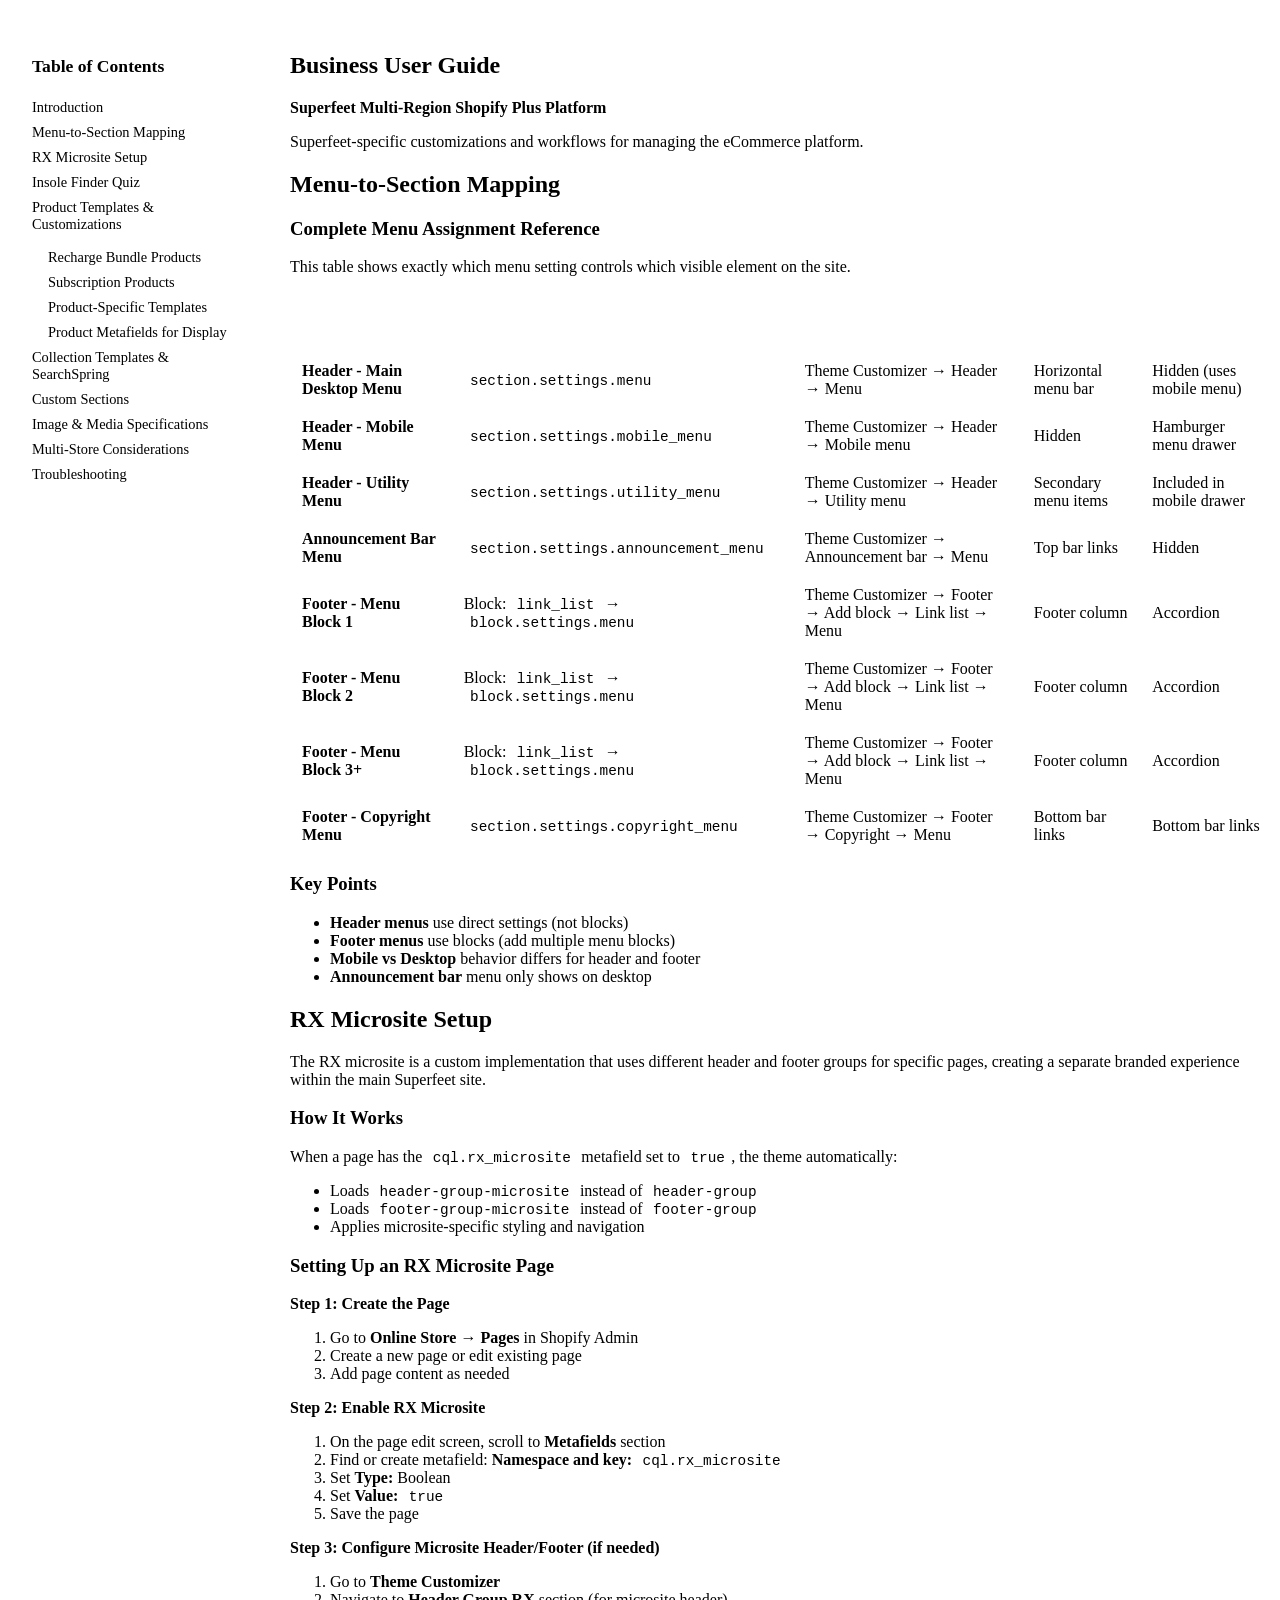
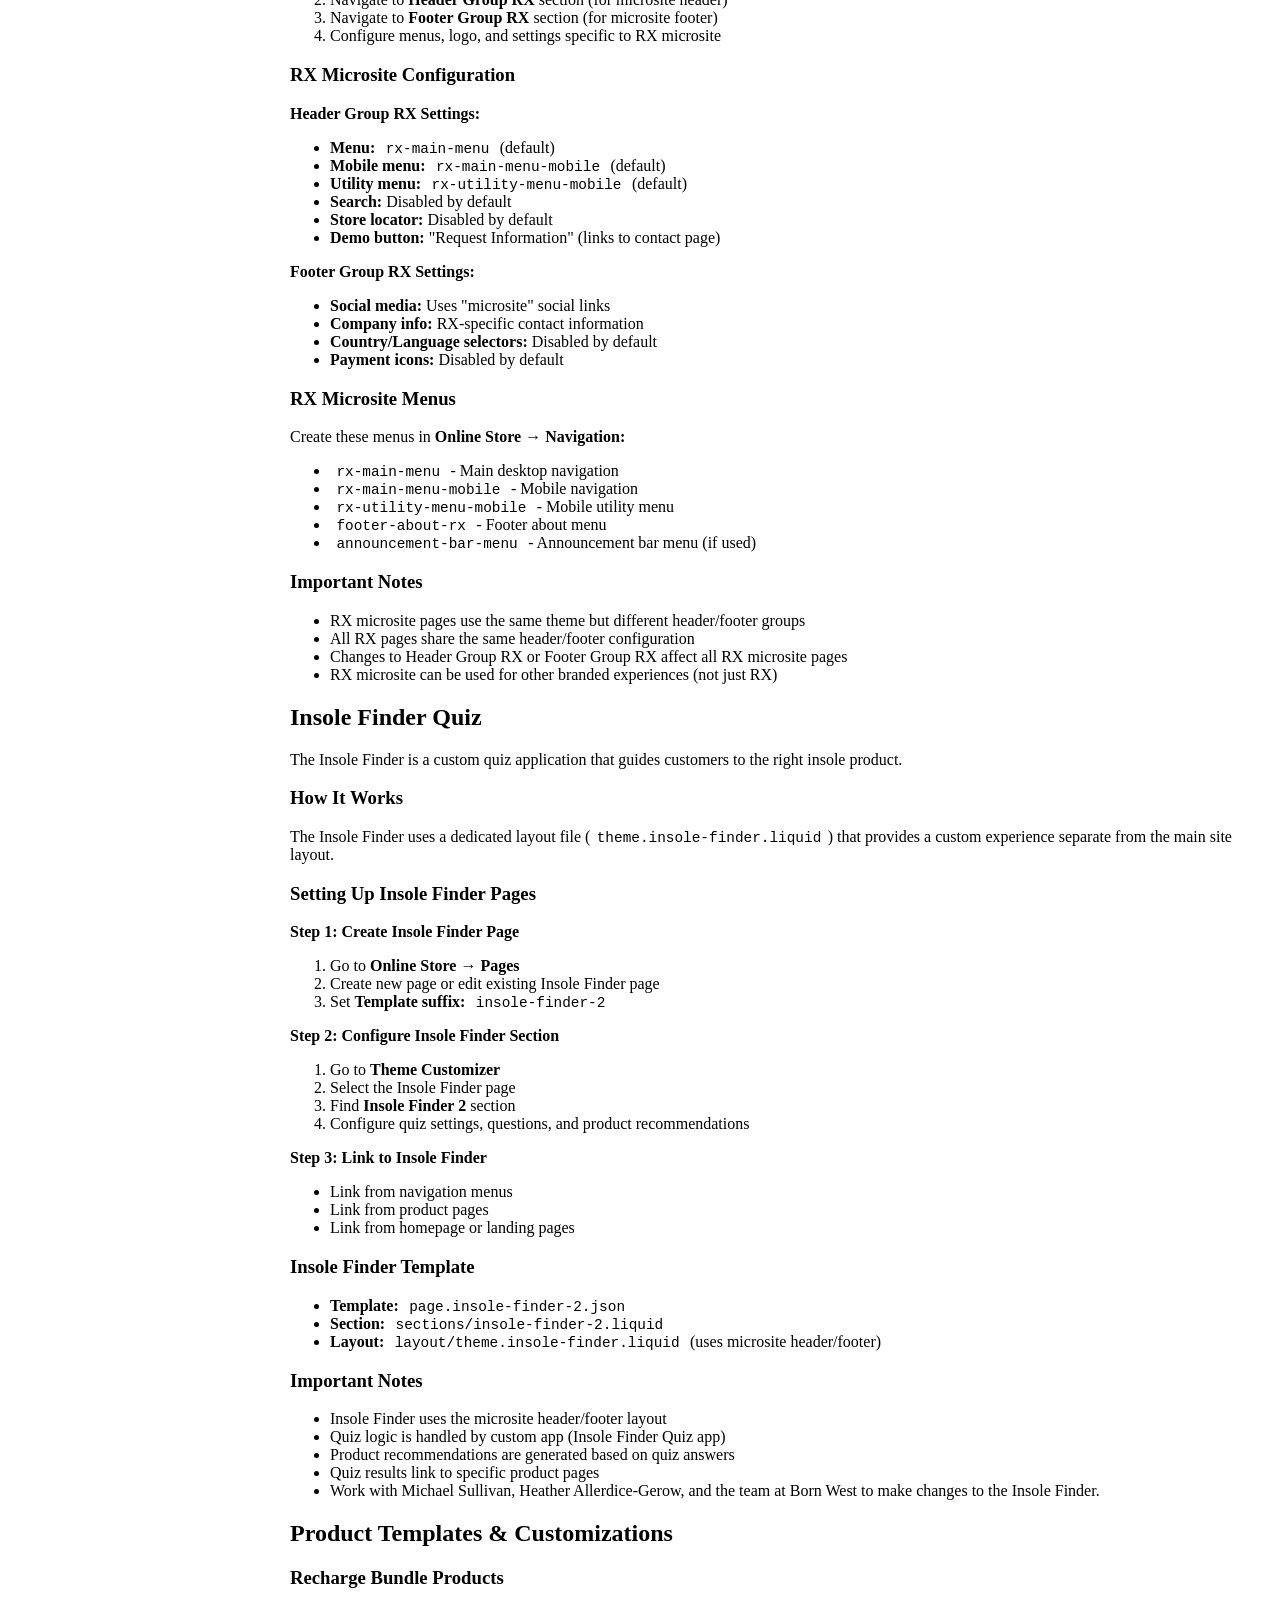
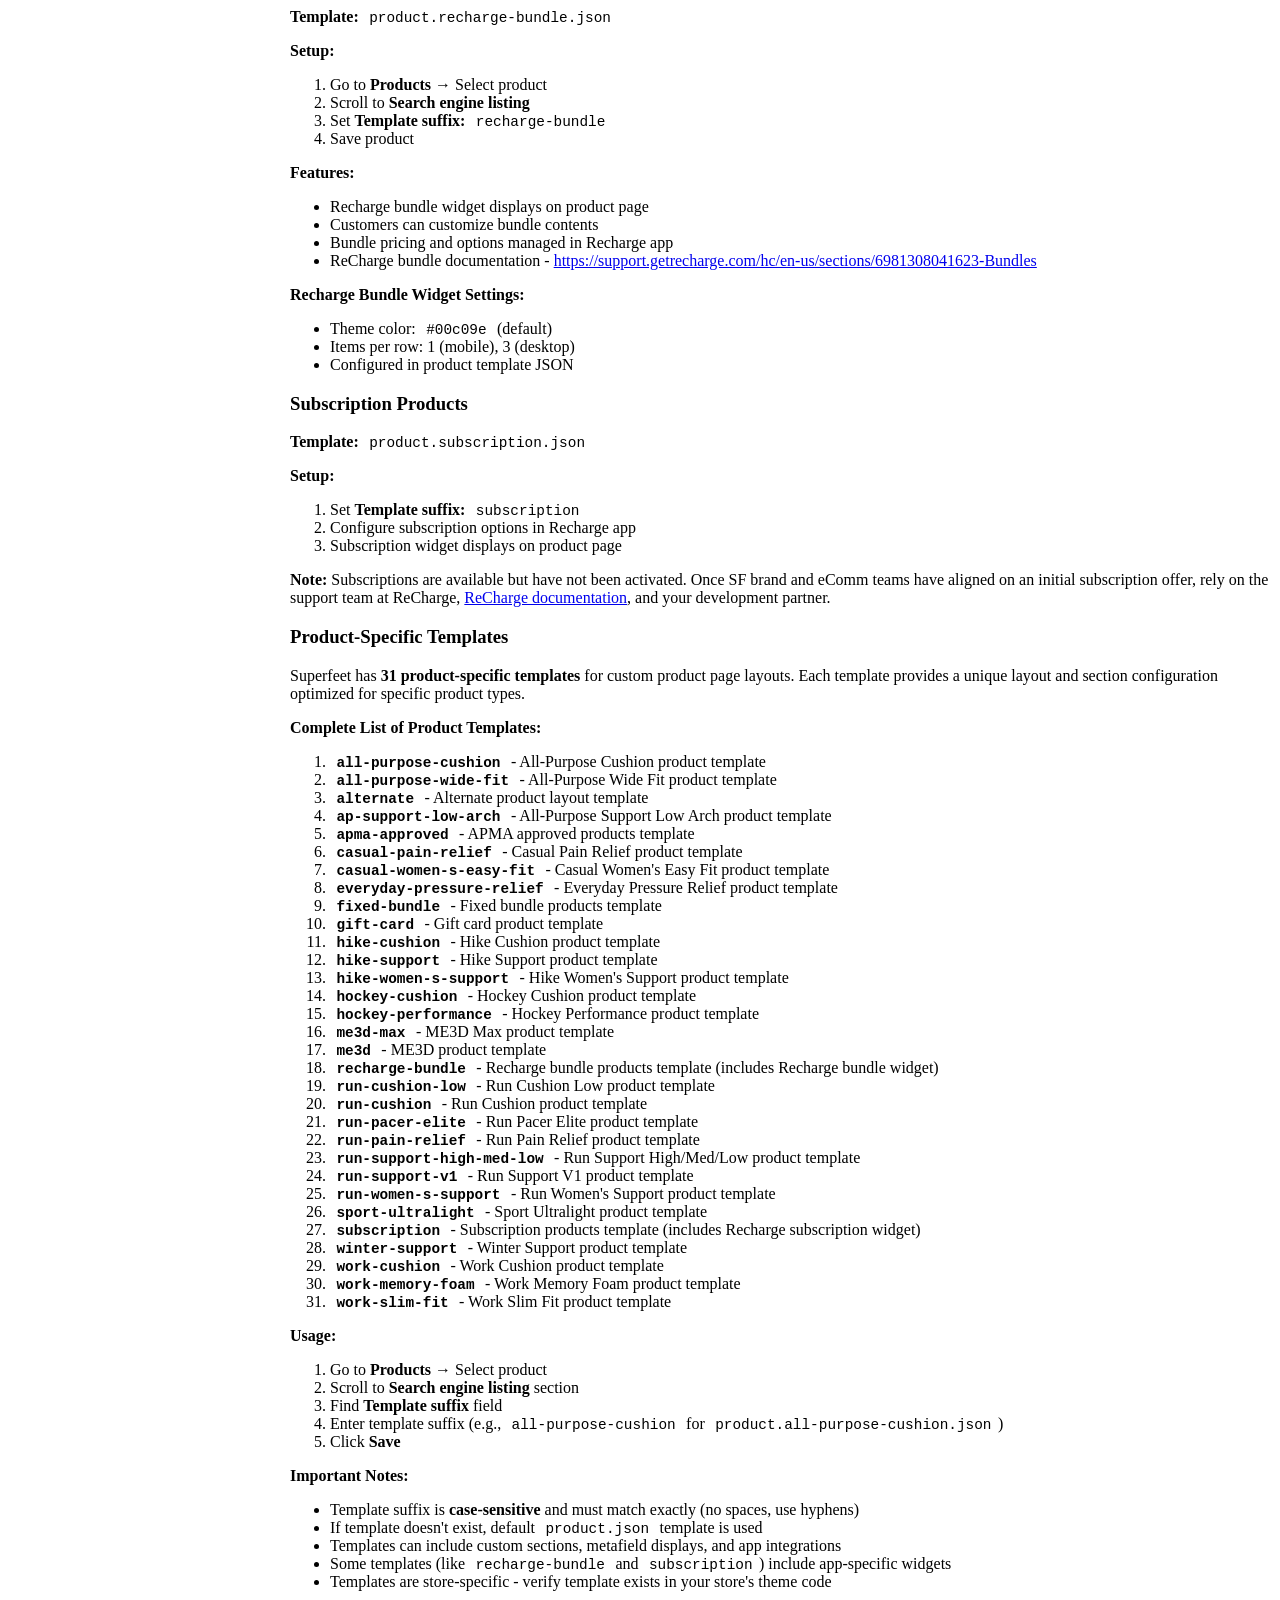
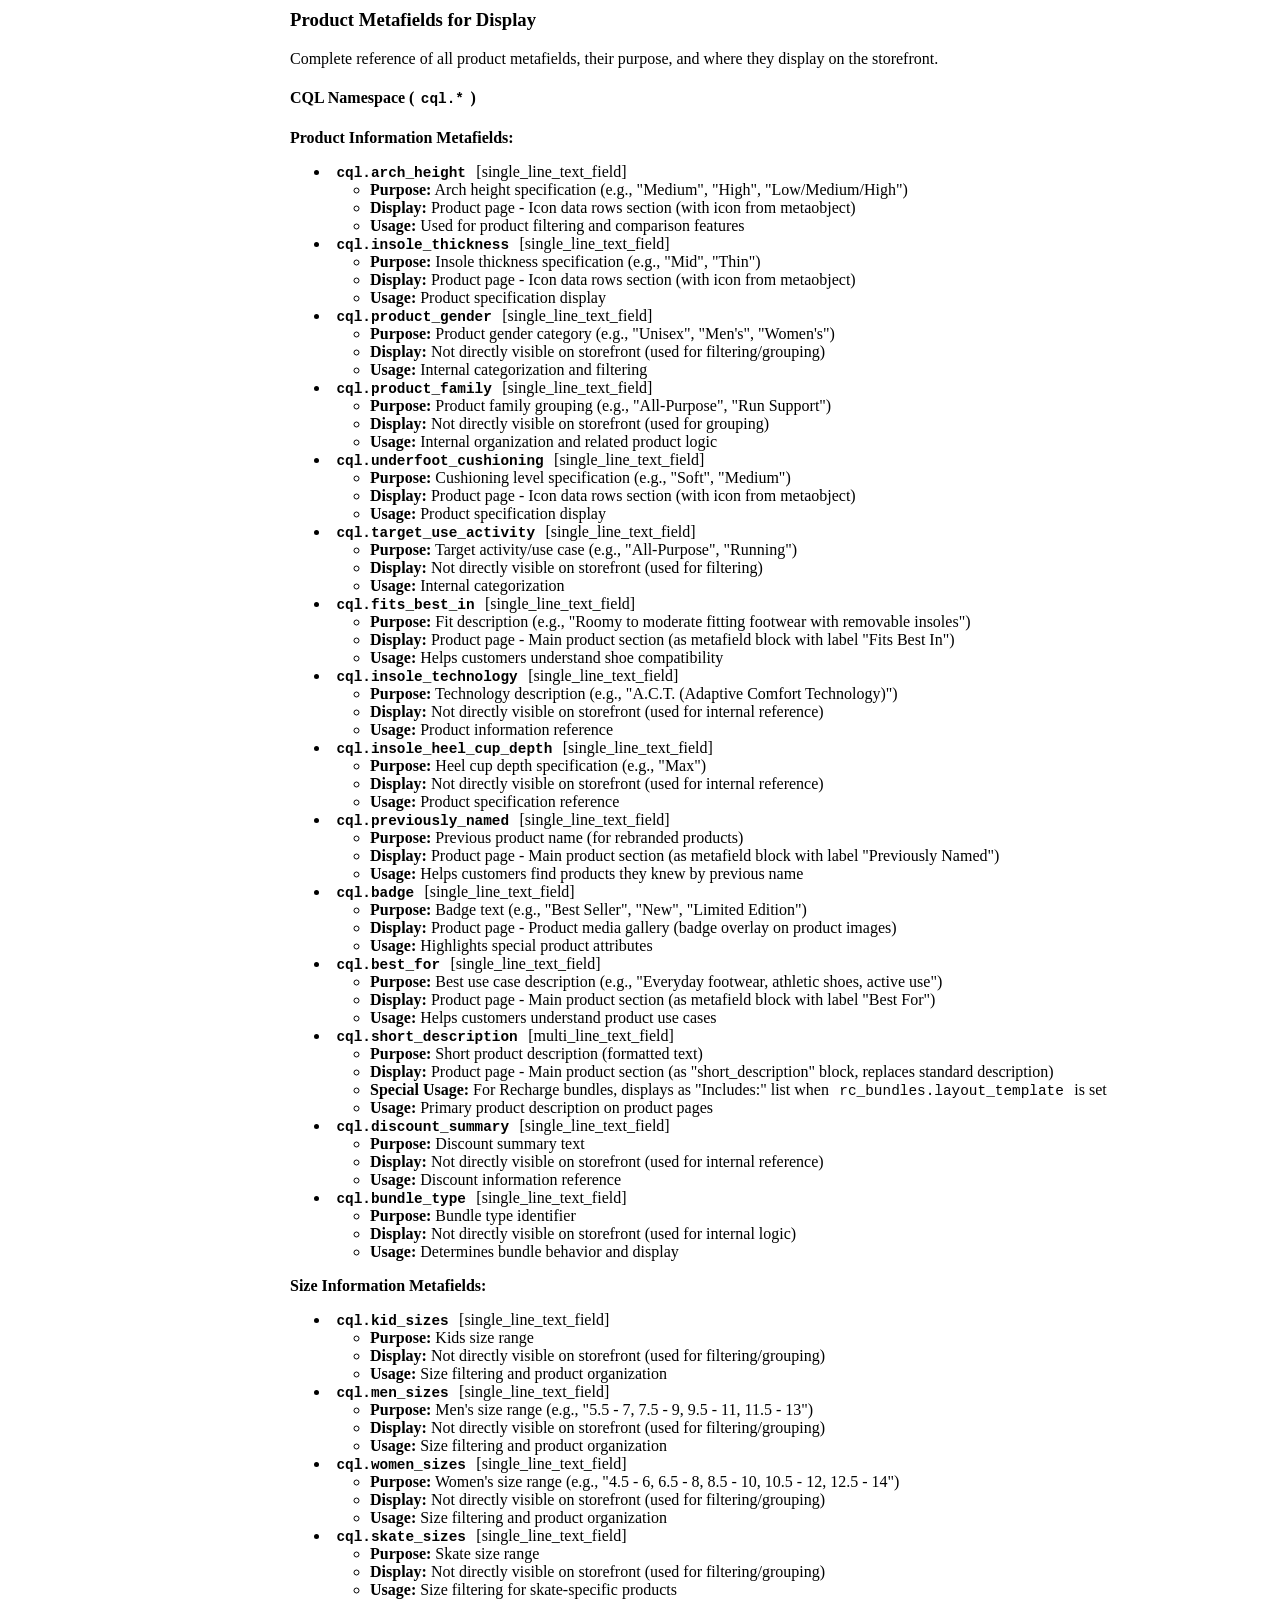
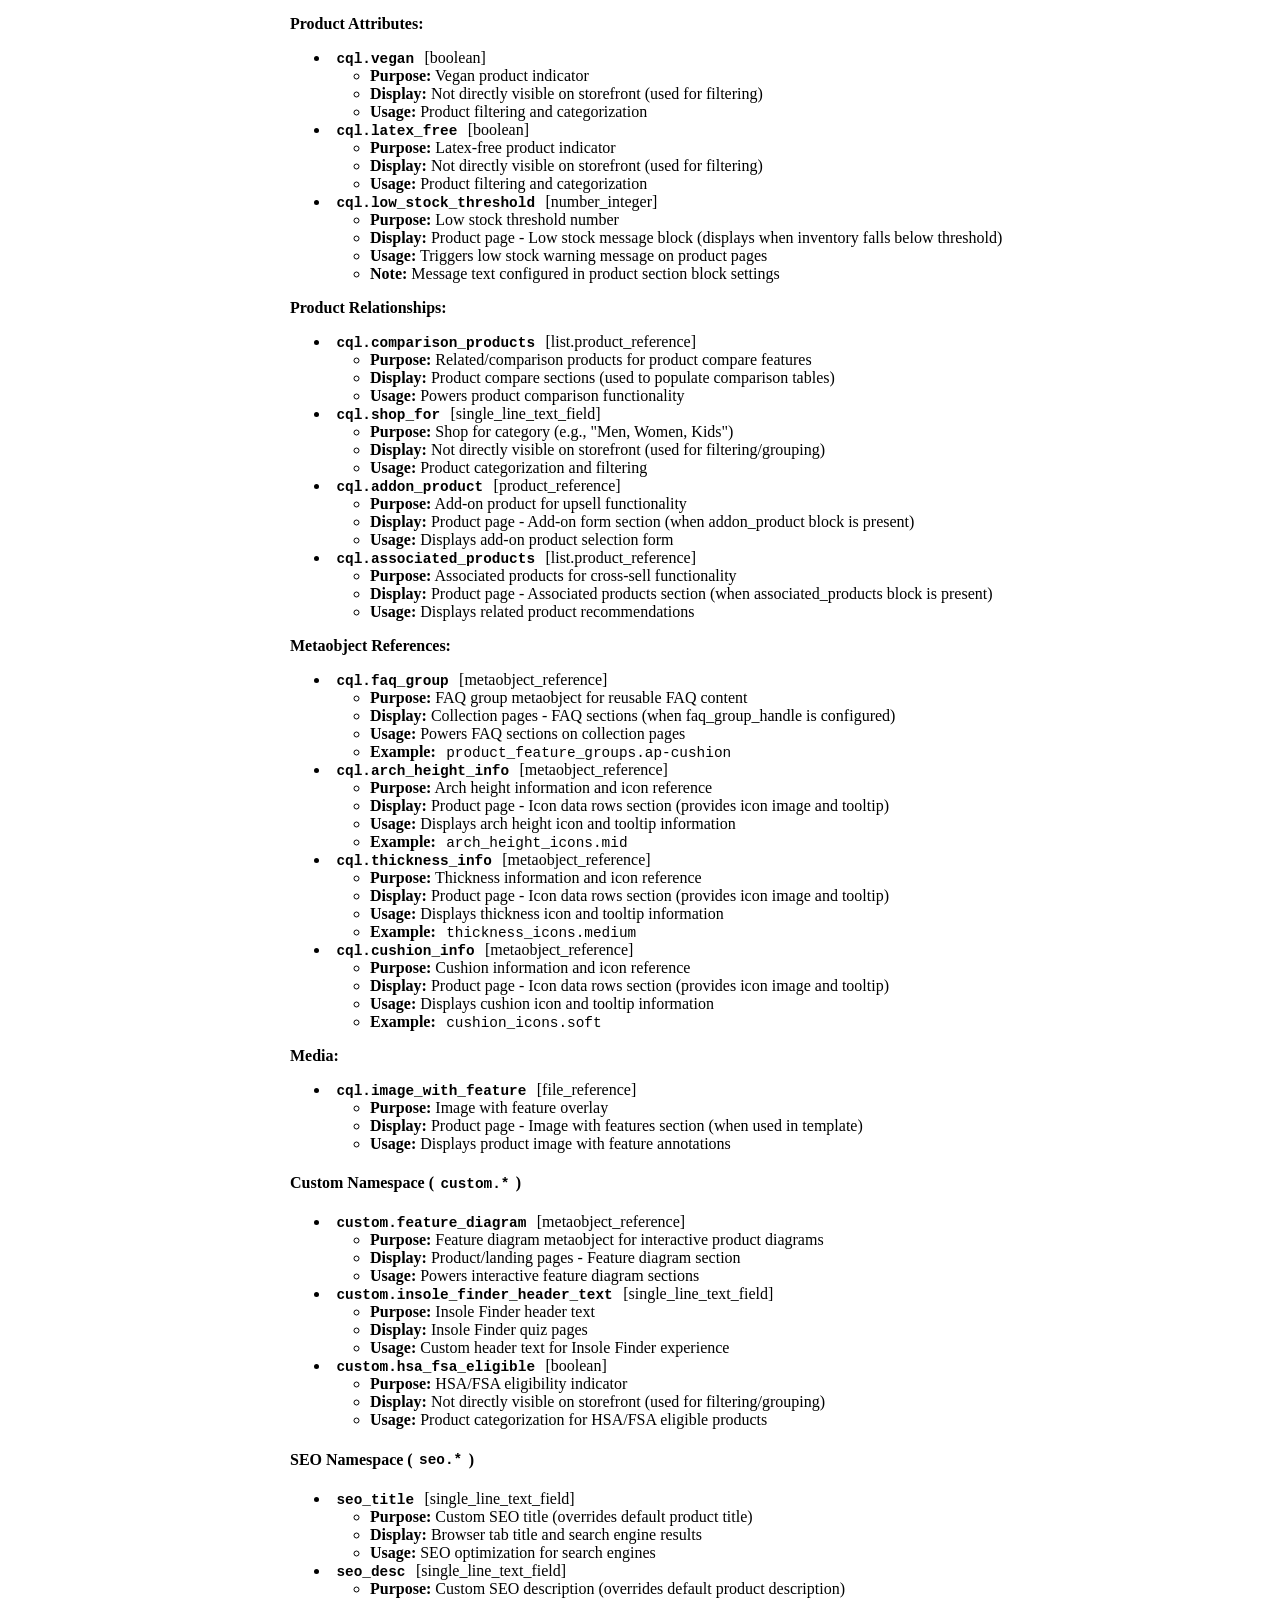
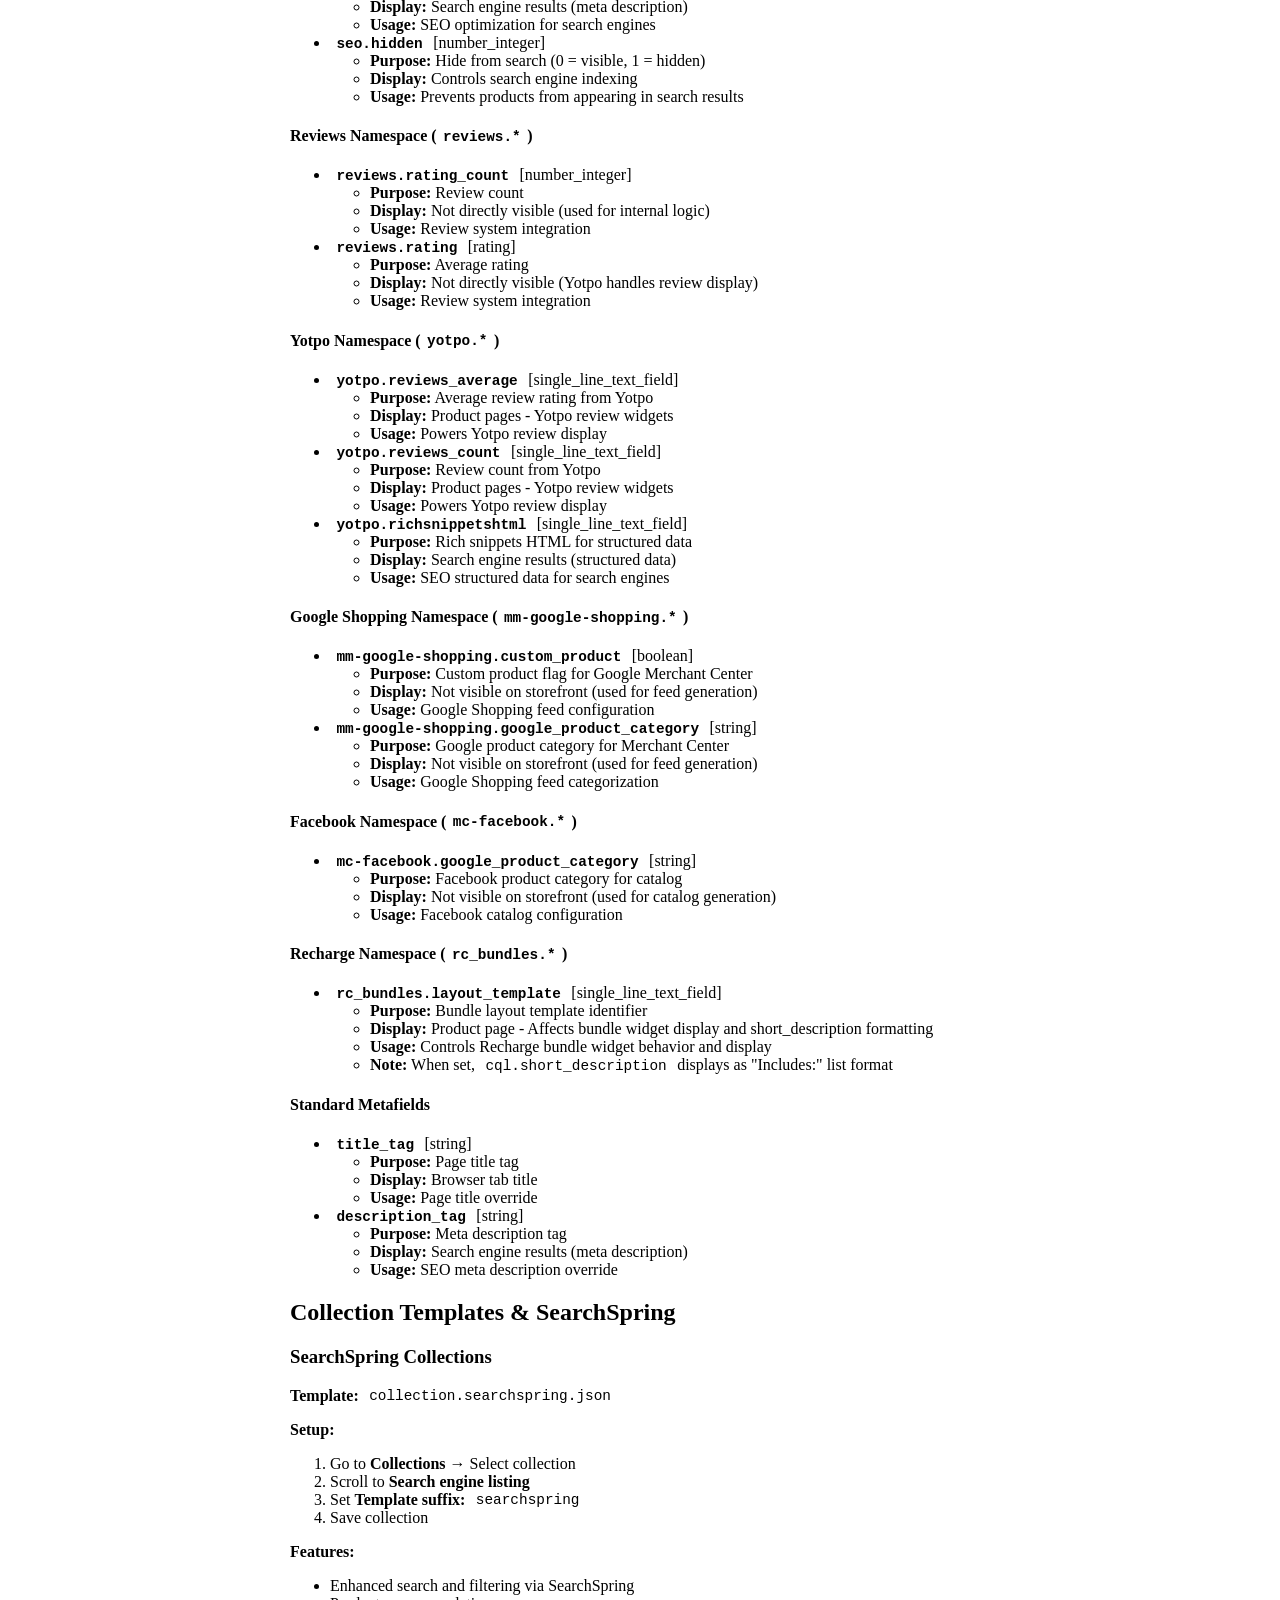
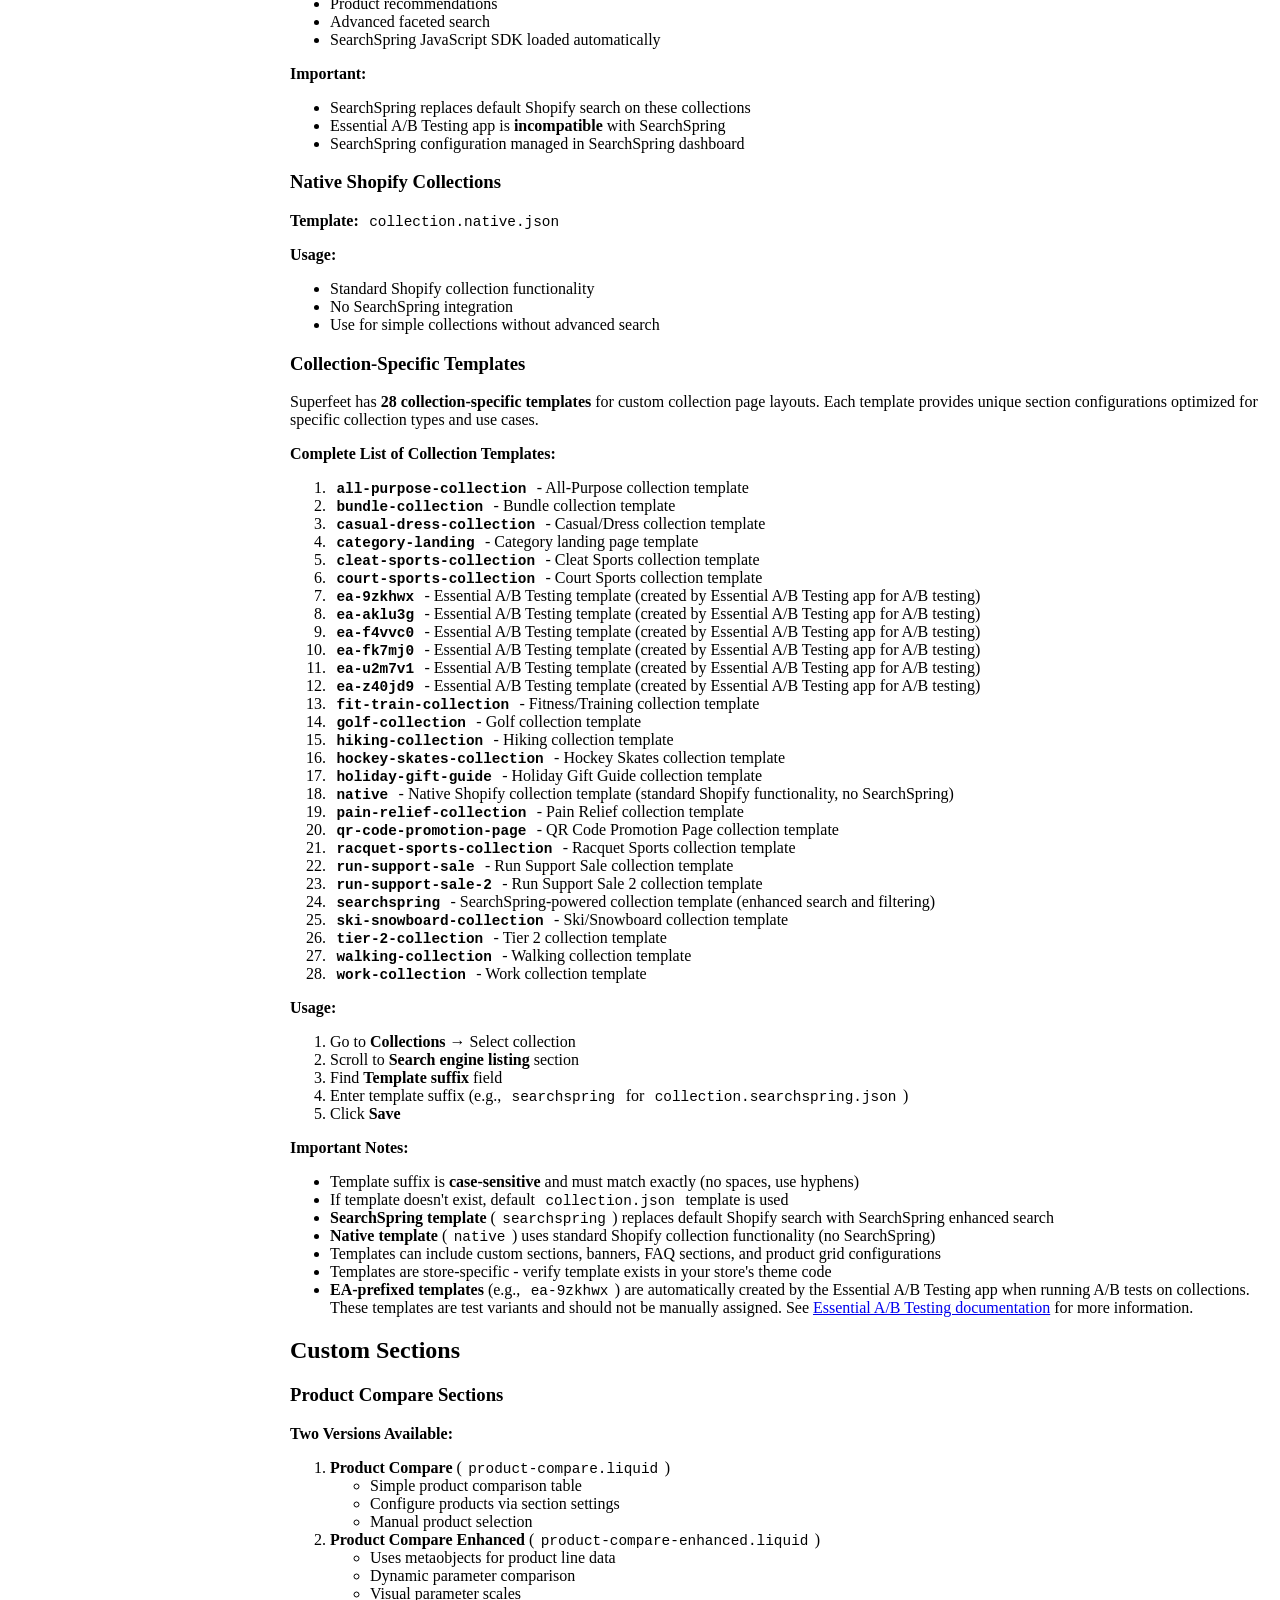
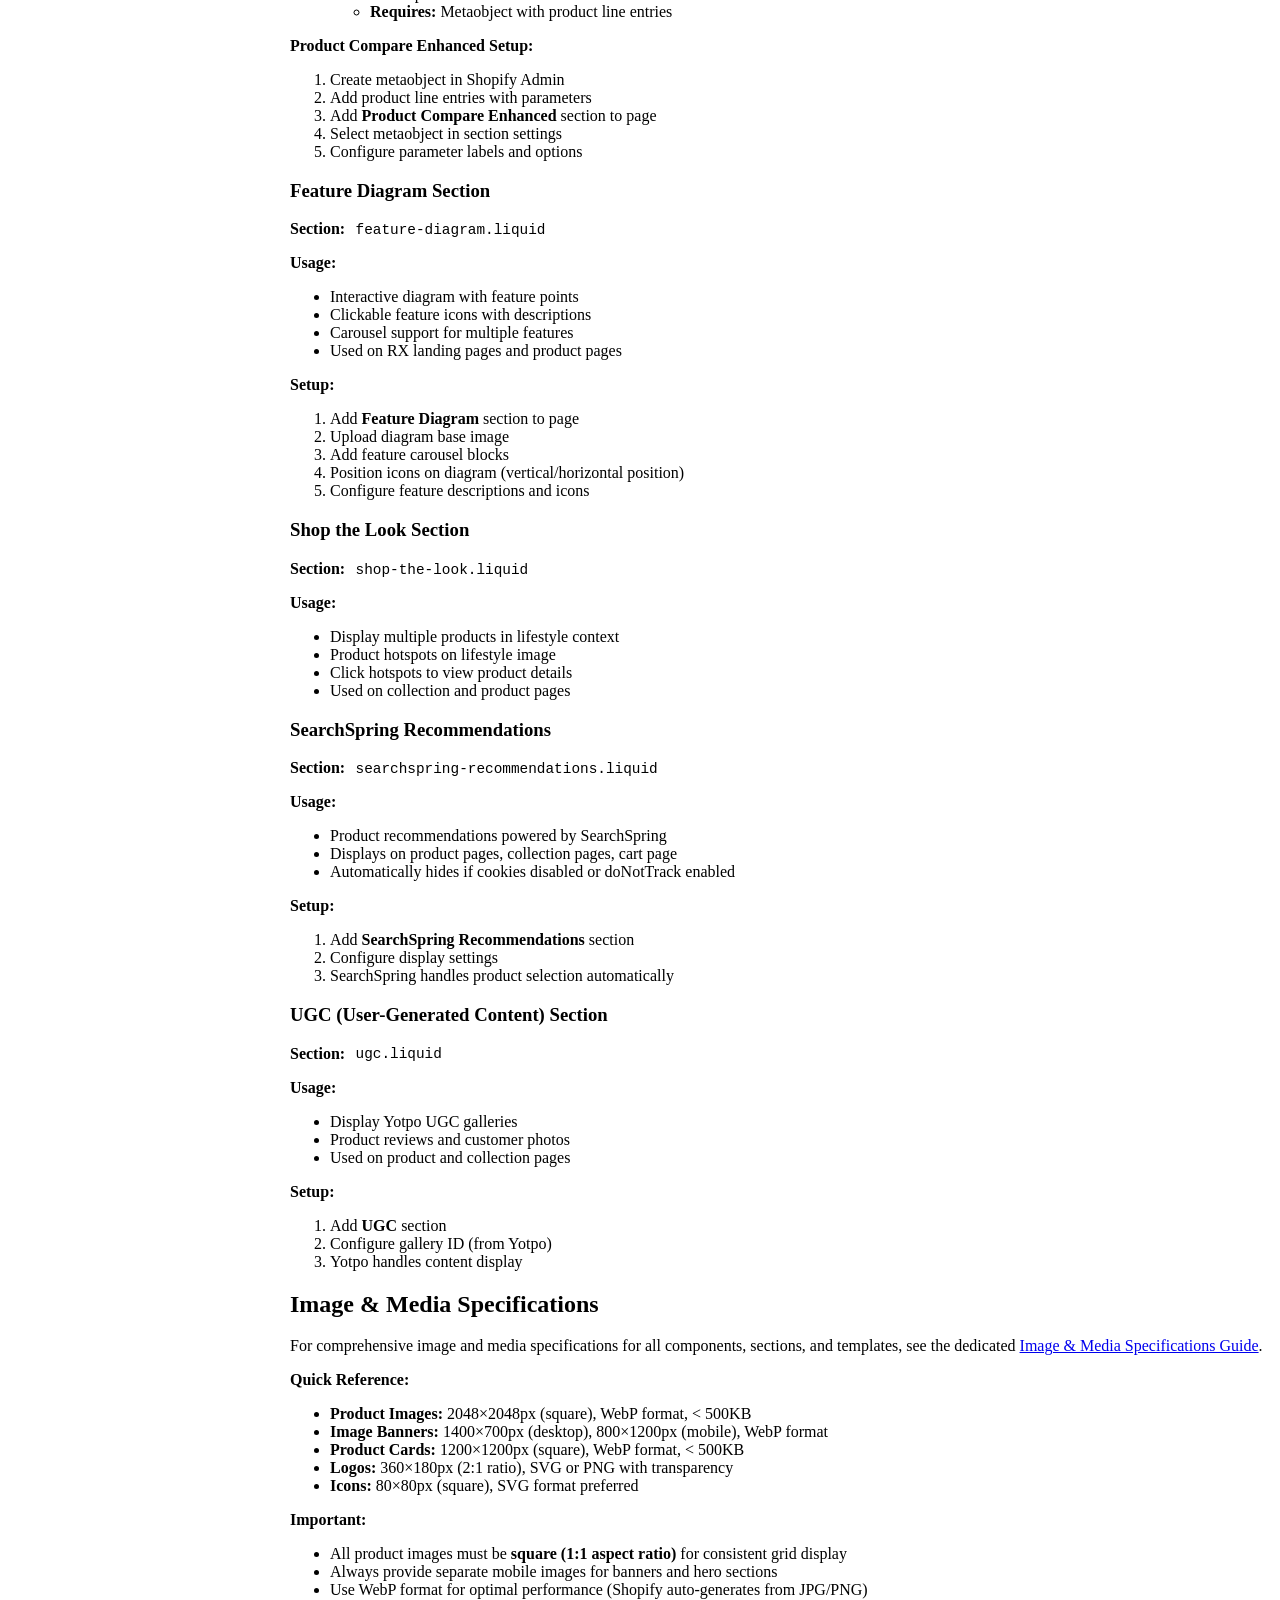
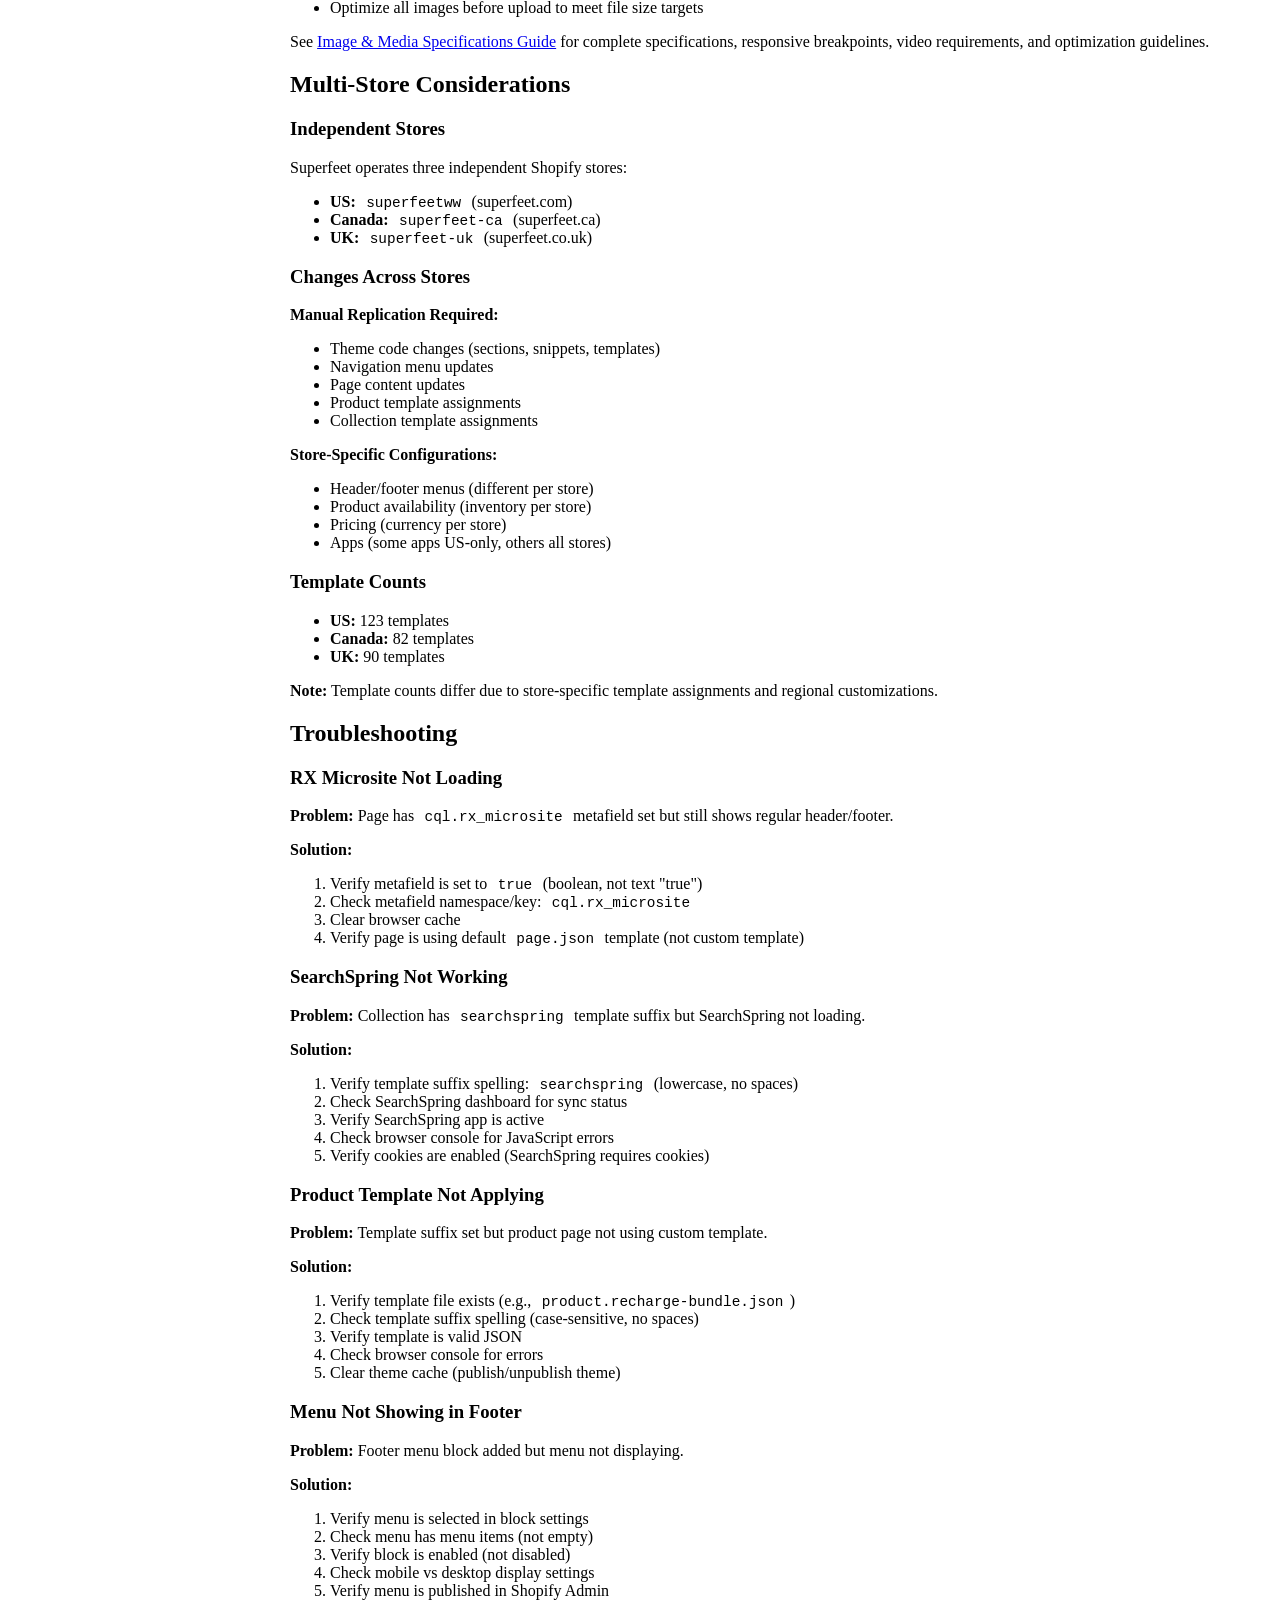
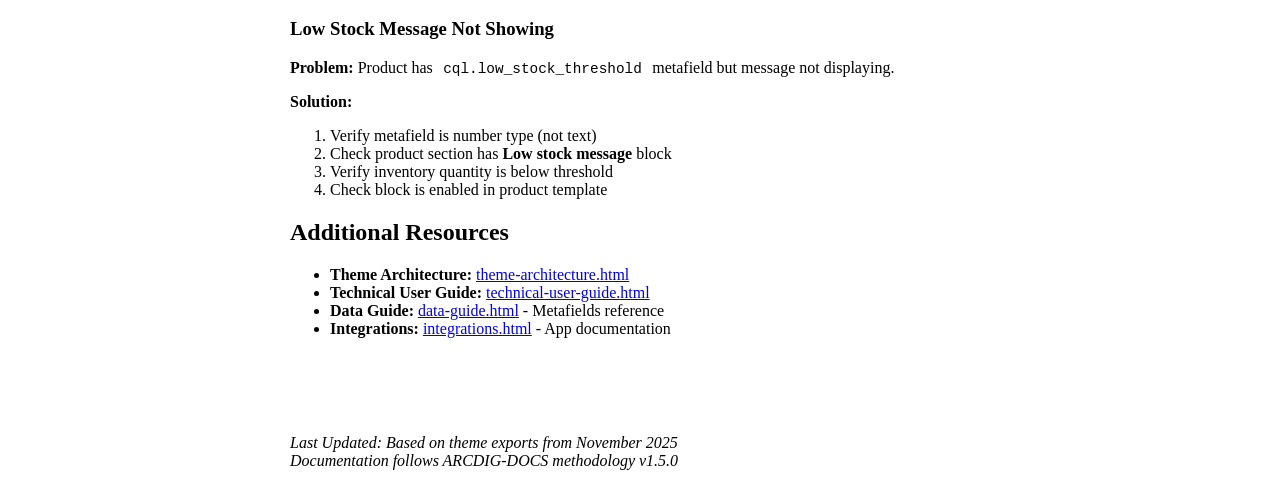
==== business-user-guide.html @ d7d2a116 "Add comprehensive Business User Guide HTML and update documentation - Convert business-user-guide.md" ====
<!DOCTYPE html>
<html lang="en">
<head>
    <meta charset="UTF-8">
    <meta name="viewport" content="width=device-width, initial-scale=1.0">
    <meta name="robots" content="noindex, nofollow, noarchive, nosnippet">
    <title>Business User Guide - Superfeet eCommerce Platform Documentation</title>
    <link rel="icon" type="image/webp" href="assets/favicon.webp">
    <link rel="stylesheet" href="arcadia-style.css">
    <style>
        .toc-sidebar {
            position: sticky;
            top: 20px;
            max-height: calc(100vh - 40px);
            overflow-y: auto;
            background: var(--newsprint-white);
            padding: 1.5rem;
            border-radius: 8px;
            border-left: 4px solid var(--sage-green);
        }
        
        .toc-sidebar h3 {
            margin-top: 0;
            font-size: 1.1rem;
            color: var(--forest-green);
        }
        
        .toc-sidebar ul {
            list-style: none;
            padding-left: 0;
        }
        
        .toc-sidebar ul ul {
            padding-left: 1rem;
            margin-top: 0.5rem;
        }
        
        .toc-sidebar a {
            color: var(--charcoal);
            text-decoration: none;
            display: block;
            padding: 0.25rem 0;
            font-size: 0.9rem;
            transition: color 0.3s ease;
        }
        
        .toc-sidebar a:hover {
            color: var(--sage-green);
        }
        
        .toc-sidebar a.active {
            color: var(--forest-green);
            font-weight: 600;
            background-color: var(--sage-green);
            padding: 0.5rem 0.75rem;
            border-radius: 4px;
            margin: 0.25rem -0.75rem;
            transition: all 0.3s ease;
        }
        
        .toc-sidebar a.active::before {
            content: "▶";
            margin-right: 0.5rem;
            font-size: 0.8rem;
        }
        
        .two-column-layout {
            display: grid;
            grid-template-columns: 250px 1fr;
            gap: 2rem;
            margin-top: 2rem;
        }
        
        @media (max-width: 968px) {
            .two-column-layout {
                grid-template-columns: 1fr;
            }
            .toc-sidebar {
                position: relative;
                top: 0;
            }
        }
        
        .data-table {
            width: 100%;
            margin: 1rem 0;
            border-collapse: collapse;
        }
        
        .data-table th {
            background-color: var(--forest-green);
            color: white;
            padding: 12px;
            text-align: left;
        }
        
        .data-table td {
            padding: 10px 12px;
            border-bottom: 1px solid var(--digital-gray-1);
        }
        
        .data-table tr:hover {
            background-color: var(--newsprint-white);
        }
        
        code {
            background-color: var(--digital-gray-1);
            padding: 0.2rem 0.4rem;
            border-radius: 3px;
            font-family: 'Courier New', monospace;
            font-size: 0.9em;
        }
        
        pre code {
            display: block;
            padding: 1rem;
            overflow-x: auto;
        }
    </style>
</head>
<body>
    <div id="header-container"></div>
    
    <div class="container">
        <div class="two-column-layout">
            <nav class="toc-sidebar">
                <h3>Table of Contents</h3>
                <ul>
                    <li><a href="#introduction">Introduction</a></li>
                    <li><a href="#menu-to-section-mapping">Menu-to-Section Mapping</a></li>
                    <li><a href="#rx-microsite-setup">RX Microsite Setup</a></li>
                    <li><a href="#insole-finder-quiz">Insole Finder Quiz</a></li>
                    <li><a href="#product-templates--customizations">Product Templates & Customizations</a>
                        <ul>
                            <li><a href="#recharge-bundle-products">Recharge Bundle Products</a></li>
                            <li><a href="#subscription-products">Subscription Products</a></li>
                            <li><a href="#product-specific-templates">Product-Specific Templates</a></li>
                            <li><a href="#product-metafields-for-display">Product Metafields for Display</a></li>
                        </ul>
                    </li>
                    <li><a href="#collection-templates--searchspring">Collection Templates & SearchSpring</a></li>
                    <li><a href="#custom-sections">Custom Sections</a></li>
                    <li><a href="#image--media-specifications">Image & Media Specifications</a></li>
                    <li><a href="#multi-store-considerations">Multi-Store Considerations</a></li>
                    <li><a href="#troubleshooting">Troubleshooting</a></li>
                </ul>
            </nav>
            
            <main>
                <section id="introduction">
                    <h1>Business User Guide</h1>
                    <p><strong>Superfeet Multi-Region Shopify Plus Platform</strong></p>
                    <p>Superfeet-specific customizations and workflows for managing the eCommerce platform.</p>
                </section>
                
                <section id="menu-to-section-mapping">
                    <h2>Menu-to-Section Mapping</h2>
                    
                    <h3>Complete Menu Assignment Reference</h3>
                    
                    <p>This table shows exactly which menu setting controls which visible element on the site.</p>
                    
                    <table class="data-table">
                        <thead>
                            <tr>
                                <th>Visible Element</th>
                                <th>Menu Setting Location</th>
                                <th>Theme Customizer Path</th>
                                <th>Desktop Display</th>
                                <th>Mobile Display</th>
                            </tr>
                        </thead>
                        <tbody>
                            <tr>
                                <td><strong>Header - Main Desktop Menu</strong></td>
                                <td><code>section.settings.menu</code></td>
                                <td>Theme Customizer → Header → Menu</td>
                                <td>Horizontal menu bar</td>
                                <td>Hidden (uses mobile menu)</td>
                            </tr>
                            <tr>
                                <td><strong>Header - Mobile Menu</strong></td>
                                <td><code>section.settings.mobile_menu</code></td>
                                <td>Theme Customizer → Header → Mobile menu</td>
                                <td>Hidden</td>
                                <td>Hamburger menu drawer</td>
                            </tr>
                            <tr>
                                <td><strong>Header - Utility Menu</strong></td>
                                <td><code>section.settings.utility_menu</code></td>
                                <td>Theme Customizer → Header → Utility menu</td>
                                <td>Secondary menu items</td>
                                <td>Included in mobile drawer</td>
                            </tr>
                            <tr>
                                <td><strong>Announcement Bar Menu</strong></td>
                                <td><code>section.settings.announcement_menu</code></td>
                                <td>Theme Customizer → Announcement bar → Menu</td>
                                <td>Top bar links</td>
                                <td>Hidden</td>
                            </tr>
                            <tr>
                                <td><strong>Footer - Menu Block 1</strong></td>
                                <td>Block: <code>link_list</code> → <code>block.settings.menu</code></td>
                                <td>Theme Customizer → Footer → Add block → Link list → Menu</td>
                                <td>Footer column</td>
                                <td>Accordion</td>
                            </tr>
                            <tr>
                                <td><strong>Footer - Menu Block 2</strong></td>
                                <td>Block: <code>link_list</code> → <code>block.settings.menu</code></td>
                                <td>Theme Customizer → Footer → Add block → Link list → Menu</td>
                                <td>Footer column</td>
                                <td>Accordion</td>
                            </tr>
                            <tr>
                                <td><strong>Footer - Menu Block 3+</strong></td>
                                <td>Block: <code>link_list</code> → <code>block.settings.menu</code></td>
                                <td>Theme Customizer → Footer → Add block → Link list → Menu</td>
                                <td>Footer column</td>
                                <td>Accordion</td>
                            </tr>
                            <tr>
                                <td><strong>Footer - Copyright Menu</strong></td>
                                <td><code>section.settings.copyright_menu</code></td>
                                <td>Theme Customizer → Footer → Copyright → Menu</td>
                                <td>Bottom bar links</td>
                                <td>Bottom bar links</td>
                            </tr>
                        </tbody>
                    </table>
                    
                    <h3>Key Points</h3>
                    
                    <ul>
                        <li><strong>Header menus</strong> use direct settings (not blocks)</li>
                        <li><strong>Footer menus</strong> use blocks (add multiple menu blocks)</li>
                        <li><strong>Mobile vs Desktop</strong> behavior differs for header and footer</li>
                        <li><strong>Announcement bar</strong> menu only shows on desktop</li>
                    </ul>
                </section>
                
                <section id="rx-microsite-setup">
                    <h2>RX Microsite Setup</h2>
                    
                    <p>The RX microsite is a custom implementation that uses different header and footer groups for specific pages, creating a separate branded experience within the main Superfeet site.</p>
                    
                    <h3>How It Works</h3>
                    
                    <p>When a page has the <code>cql.rx_microsite</code> metafield set to <code>true</code>, the theme automatically:</p>
                    <ul>
                        <li>Loads <code>header-group-microsite</code> instead of <code>header-group</code></li>
                        <li>Loads <code>footer-group-microsite</code> instead of <code>footer-group</code></li>
                        <li>Applies microsite-specific styling and navigation</li>
                    </ul>
                    
                    <h3>Setting Up an RX Microsite Page</h3>
                    
                    <p><strong>Step 1: Create the Page</strong></p>
                    <ol>
                        <li>Go to <strong>Online Store → Pages</strong> in Shopify Admin</li>
                        <li>Create a new page or edit existing page</li>
                        <li>Add page content as needed</li>
                    </ol>
                    
                    <p><strong>Step 2: Enable RX Microsite</strong></p>
                    <ol>
                        <li>On the page edit screen, scroll to <strong>Metafields</strong> section</li>
                        <li>Find or create metafield: <strong>Namespace and key:</strong> <code>cql.rx_microsite</code></li>
                        <li>Set <strong>Type:</strong> Boolean</li>
                        <li>Set <strong>Value:</strong> <code>true</code></li>
                        <li>Save the page</li>
                    </ol>
                    
                    <p><strong>Step 3: Configure Microsite Header/Footer (if needed)</strong></p>
                    <ol>
                        <li>Go to <strong>Theme Customizer</strong></li>
                        <li>Navigate to <strong>Header Group RX</strong> section (for microsite header)</li>
                        <li>Navigate to <strong>Footer Group RX</strong> section (for microsite footer)</li>
                        <li>Configure menus, logo, and settings specific to RX microsite</li>
                    </ol>
                    
                    <h3>RX Microsite Configuration</h3>
                    
                    <p><strong>Header Group RX Settings:</strong></p>
                    <ul>
                        <li><strong>Menu:</strong> <code>rx-main-menu</code> (default)</li>
                        <li><strong>Mobile menu:</strong> <code>rx-main-menu-mobile</code> (default)</li>
                        <li><strong>Utility menu:</strong> <code>rx-utility-menu-mobile</code> (default)</li>
                        <li><strong>Search:</strong> Disabled by default</li>
                        <li><strong>Store locator:</strong> Disabled by default</li>
                        <li><strong>Demo button:</strong> "Request Information" (links to contact page)</li>
                    </ul>
                    
                    <p><strong>Footer Group RX Settings:</strong></p>
                    <ul>
                        <li><strong>Social media:</strong> Uses "microsite" social links</li>
                        <li><strong>Company info:</strong> RX-specific contact information</li>
                        <li><strong>Country/Language selectors:</strong> Disabled by default</li>
                        <li><strong>Payment icons:</strong> Disabled by default</li>
                    </ul>
                    
                    <h3>RX Microsite Menus</h3>
                    
                    <p>Create these menus in <strong>Online Store → Navigation:</strong></p>
                    <ul>
                        <li><code>rx-main-menu</code> - Main desktop navigation</li>
                        <li><code>rx-main-menu-mobile</code> - Mobile navigation</li>
                        <li><code>rx-utility-menu-mobile</code> - Mobile utility menu</li>
                        <li><code>footer-about-rx</code> - Footer about menu</li>
                        <li><code>announcement-bar-menu</code> - Announcement bar menu (if used)</li>
                    </ul>
                    
                    <h3>Important Notes</h3>
                    
                    <ul>
                        <li>RX microsite pages use the same theme but different header/footer groups</li>
                        <li>All RX pages share the same header/footer configuration</li>
                        <li>Changes to Header Group RX or Footer Group RX affect all RX microsite pages</li>
                        <li>RX microsite can be used for other branded experiences (not just RX)</li>
                    </ul>
                </section>
                
                <section id="insole-finder-quiz">
                    <h2>Insole Finder Quiz</h2>
                    
                    <p>The Insole Finder is a custom quiz application that guides customers to the right insole product.</p>
                    
                    <h3>How It Works</h3>
                    
                    <p>The Insole Finder uses a dedicated layout file (<code>theme.insole-finder.liquid</code>) that provides a custom experience separate from the main site layout.</p>
                    
                    <h3>Setting Up Insole Finder Pages</h3>
                    
                    <p><strong>Step 1: Create Insole Finder Page</strong></p>
                    <ol>
                        <li>Go to <strong>Online Store → Pages</strong></li>
                        <li>Create new page or edit existing Insole Finder page</li>
                        <li>Set <strong>Template suffix:</strong> <code>insole-finder-2</code></li>
                    </ol>
                    
                    <p><strong>Step 2: Configure Insole Finder Section</strong></p>
                    <ol>
                        <li>Go to <strong>Theme Customizer</strong></li>
                        <li>Select the Insole Finder page</li>
                        <li>Find <strong>Insole Finder 2</strong> section</li>
                        <li>Configure quiz settings, questions, and product recommendations</li>
                    </ol>
                    
                    <p><strong>Step 3: Link to Insole Finder</strong></p>
                    <ul>
                        <li>Link from navigation menus</li>
                        <li>Link from product pages</li>
                        <li>Link from homepage or landing pages</li>
                    </ul>
                    
                    <h3>Insole Finder Template</h3>
                    
                    <ul>
                        <li><strong>Template:</strong> <code>page.insole-finder-2.json</code></li>
                        <li><strong>Section:</strong> <code>sections/insole-finder-2.liquid</code></li>
                        <li><strong>Layout:</strong> <code>layout/theme.insole-finder.liquid</code> (uses microsite header/footer)</li>
                    </ul>
                    
                    <h3>Important Notes</h3>
                    
                    <ul>
                        <li>Insole Finder uses the microsite header/footer layout</li>
                        <li>Quiz logic is handled by custom app (Insole Finder Quiz app)</li>
                        <li>Product recommendations are generated based on quiz answers</li>
                        <li>Quiz results link to specific product pages</li>
                        <li>Work with Michael Sullivan, Heather Allerdice-Gerow, and the team at Born West to make changes to the Insole Finder.</li>
                    </ul>
                </section>
                
                <section id="product-templates--customizations">
                    <h2>Product Templates & Customizations</h2>
                    
                    <h3 id="recharge-bundle-products">Recharge Bundle Products</h3>
                    
                    <p><strong>Template:</strong> <code>product.recharge-bundle.json</code></p>
                    
                    <p><strong>Setup:</strong></p>
                    <ol>
                        <li>Go to <strong>Products</strong> → Select product</li>
                        <li>Scroll to <strong>Search engine listing</strong></li>
                        <li>Set <strong>Template suffix:</strong> <code>recharge-bundle</code></li>
                        <li>Save product</li>
                    </ol>
                    
                    <p><strong>Features:</strong></p>
                    <ul>
                        <li>Recharge bundle widget displays on product page</li>
                        <li>Customers can customize bundle contents</li>
                        <li>Bundle pricing and options managed in Recharge app</li>
                        <li>ReCharge bundle documentation - <a href="https://support.getrecharge.com/hc/en-us/sections/6981308041623-Bundles" target="_blank" rel="noopener">https://support.getrecharge.com/hc/en-us/sections/6981308041623-Bundles</a></li>
                    </ul>
                    
                    <p><strong>Recharge Bundle Widget Settings:</strong></p>
                    <ul>
                        <li>Theme color: <code>#00c09e</code> (default)</li>
                        <li>Items per row: 1 (mobile), 3 (desktop)</li>
                        <li>Configured in product template JSON</li>
                    </ul>
                    
                    <h3 id="subscription-products">Subscription Products</h3>
                    
                    <p><strong>Template:</strong> <code>product.subscription.json</code></p>
                    
                    <p><strong>Setup:</strong></p>
                    <ol>
                        <li>Set <strong>Template suffix:</strong> <code>subscription</code></li>
                        <li>Configure subscription options in Recharge app</li>
                        <li>Subscription widget displays on product page</li>
                    </ol>
                    
                    <p><strong>Note:</strong> Subscriptions are available but have not been activated. Once SF brand and eComm teams have aligned on an initial subscription offer, rely on the support team at ReCharge, <a href="https://support.getrecharge.com/hc/en-us/categories/360000578374-Subscription-Management" target="_blank" rel="noopener">ReCharge documentation</a>, and your development partner.</p>
                    
                    <h3 id="product-specific-templates">Product-Specific Templates</h3>
                    
                    <p>Superfeet has <strong>31 product-specific templates</strong> for custom product page layouts. Each template provides a unique layout and section configuration optimized for specific product types.</p>
                    
                    <p><strong>Complete List of Product Templates:</strong></p>
                    
                    <ol>
                        <li><strong><code>all-purpose-cushion</code></strong> - All-Purpose Cushion product template</li>
                        <li><strong><code>all-purpose-wide-fit</code></strong> - All-Purpose Wide Fit product template</li>
                        <li><strong><code>alternate</code></strong> - Alternate product layout template</li>
                        <li><strong><code>ap-support-low-arch</code></strong> - All-Purpose Support Low Arch product template</li>
                        <li><strong><code>apma-approved</code></strong> - APMA approved products template</li>
                        <li><strong><code>casual-pain-relief</code></strong> - Casual Pain Relief product template</li>
                        <li><strong><code>casual-women-s-easy-fit</code></strong> - Casual Women's Easy Fit product template</li>
                        <li><strong><code>everyday-pressure-relief</code></strong> - Everyday Pressure Relief product template</li>
                        <li><strong><code>fixed-bundle</code></strong> - Fixed bundle products template</li>
                        <li><strong><code>gift-card</code></strong> - Gift card product template</li>
                        <li><strong><code>hike-cushion</code></strong> - Hike Cushion product template</li>
                        <li><strong><code>hike-support</code></strong> - Hike Support product template</li>
                        <li><strong><code>hike-women-s-support</code></strong> - Hike Women's Support product template</li>
                        <li><strong><code>hockey-cushion</code></strong> - Hockey Cushion product template</li>
                        <li><strong><code>hockey-performance</code></strong> - Hockey Performance product template</li>
                        <li><strong><code>me3d-max</code></strong> - ME3D Max product template</li>
                        <li><strong><code>me3d</code></strong> - ME3D product template</li>
                        <li><strong><code>recharge-bundle</code></strong> - Recharge bundle products template (includes Recharge bundle widget)</li>
                        <li><strong><code>run-cushion-low</code></strong> - Run Cushion Low product template</li>
                        <li><strong><code>run-cushion</code></strong> - Run Cushion product template</li>
                        <li><strong><code>run-pacer-elite</code></strong> - Run Pacer Elite product template</li>
                        <li><strong><code>run-pain-relief</code></strong> - Run Pain Relief product template</li>
                        <li><strong><code>run-support-high-med-low</code></strong> - Run Support High/Med/Low product template</li>
                        <li><strong><code>run-support-v1</code></strong> - Run Support V1 product template</li>
                        <li><strong><code>run-women-s-support</code></strong> - Run Women's Support product template</li>
                        <li><strong><code>sport-ultralight</code></strong> - Sport Ultralight product template</li>
                        <li><strong><code>subscription</code></strong> - Subscription products template (includes Recharge subscription widget)</li>
                        <li><strong><code>winter-support</code></strong> - Winter Support product template</li>
                        <li><strong><code>work-cushion</code></strong> - Work Cushion product template</li>
                        <li><strong><code>work-memory-foam</code></strong> - Work Memory Foam product template</li>
                        <li><strong><code>work-slim-fit</code></strong> - Work Slim Fit product template</li>
                    </ol>
                    
                    <p><strong>Usage:</strong></p>
                    <ol>
                        <li>Go to <strong>Products</strong> → Select product</li>
                        <li>Scroll to <strong>Search engine listing</strong> section</li>
                        <li>Find <strong>Template suffix</strong> field</li>
                        <li>Enter template suffix (e.g., <code>all-purpose-cushion</code> for <code>product.all-purpose-cushion.json</code>)</li>
                        <li>Click <strong>Save</strong></li>
                    </ol>
                    
                    <p><strong>Important Notes:</strong></p>
                    <ul>
                        <li>Template suffix is <strong>case-sensitive</strong> and must match exactly (no spaces, use hyphens)</li>
                        <li>If template doesn't exist, default <code>product.json</code> template is used</li>
                        <li>Templates can include custom sections, metafield displays, and app integrations</li>
                        <li>Some templates (like <code>recharge-bundle</code> and <code>subscription</code>) include app-specific widgets</li>
                        <li>Templates are store-specific - verify template exists in your store's theme code</li>
                    </ul>
                    
                    <h3 id="product-metafields-for-display">Product Metafields for Display</h3>
                    
                    <p>Complete reference of all product metafields, their purpose, and where they display on the storefront.</p>
                    
                    <h4>CQL Namespace (<code>cql.*</code>)</h4>
                    
                    <p><strong>Product Information Metafields:</strong></p>
                    
                    <ul>
                        <li><strong><code>cql.arch_height</code></strong> [single_line_text_field]
                            <ul>
                                <li><strong>Purpose:</strong> Arch height specification (e.g., "Medium", "High", "Low/Medium/High")</li>
                                <li><strong>Display:</strong> Product page - Icon data rows section (with icon from metaobject)</li>
                                <li><strong>Usage:</strong> Used for product filtering and comparison features</li>
                            </ul>
                        </li>
                        <li><strong><code>cql.insole_thickness</code></strong> [single_line_text_field]
                            <ul>
                                <li><strong>Purpose:</strong> Insole thickness specification (e.g., "Mid", "Thin")</li>
                                <li><strong>Display:</strong> Product page - Icon data rows section (with icon from metaobject)</li>
                                <li><strong>Usage:</strong> Product specification display</li>
                            </ul>
                        </li>
                        <li><strong><code>cql.product_gender</code></strong> [single_line_text_field]
                            <ul>
                                <li><strong>Purpose:</strong> Product gender category (e.g., "Unisex", "Men's", "Women's")</li>
                                <li><strong>Display:</strong> Not directly visible on storefront (used for filtering/grouping)</li>
                                <li><strong>Usage:</strong> Internal categorization and filtering</li>
                            </ul>
                        </li>
                        <li><strong><code>cql.product_family</code></strong> [single_line_text_field]
                            <ul>
                                <li><strong>Purpose:</strong> Product family grouping (e.g., "All-Purpose", "Run Support")</li>
                                <li><strong>Display:</strong> Not directly visible on storefront (used for grouping)</li>
                                <li><strong>Usage:</strong> Internal organization and related product logic</li>
                            </ul>
                        </li>
                        <li><strong><code>cql.underfoot_cushioning</code></strong> [single_line_text_field]
                            <ul>
                                <li><strong>Purpose:</strong> Cushioning level specification (e.g., "Soft", "Medium")</li>
                                <li><strong>Display:</strong> Product page - Icon data rows section (with icon from metaobject)</li>
                                <li><strong>Usage:</strong> Product specification display</li>
                            </ul>
                        </li>
                        <li><strong><code>cql.target_use_activity</code></strong> [single_line_text_field]
                            <ul>
                                <li><strong>Purpose:</strong> Target activity/use case (e.g., "All-Purpose", "Running")</li>
                                <li><strong>Display:</strong> Not directly visible on storefront (used for filtering)</li>
                                <li><strong>Usage:</strong> Internal categorization</li>
                            </ul>
                        </li>
                        <li><strong><code>cql.fits_best_in</code></strong> [single_line_text_field]
                            <ul>
                                <li><strong>Purpose:</strong> Fit description (e.g., "Roomy to moderate fitting footwear with removable insoles")</li>
                                <li><strong>Display:</strong> Product page - Main product section (as metafield block with label "Fits Best In")</li>
                                <li><strong>Usage:</strong> Helps customers understand shoe compatibility</li>
                            </ul>
                        </li>
                        <li><strong><code>cql.insole_technology</code></strong> [single_line_text_field]
                            <ul>
                                <li><strong>Purpose:</strong> Technology description (e.g., "A.C.T. (Adaptive Comfort Technology)")</li>
                                <li><strong>Display:</strong> Not directly visible on storefront (used for internal reference)</li>
                                <li><strong>Usage:</strong> Product information reference</li>
                            </ul>
                        </li>
                        <li><strong><code>cql.insole_heel_cup_depth</code></strong> [single_line_text_field]
                            <ul>
                                <li><strong>Purpose:</strong> Heel cup depth specification (e.g., "Max")</li>
                                <li><strong>Display:</strong> Not directly visible on storefront (used for internal reference)</li>
                                <li><strong>Usage:</strong> Product specification reference</li>
                            </ul>
                        </li>
                        <li><strong><code>cql.previously_named</code></strong> [single_line_text_field]
                            <ul>
                                <li><strong>Purpose:</strong> Previous product name (for rebranded products)</li>
                                <li><strong>Display:</strong> Product page - Main product section (as metafield block with label "Previously Named")</li>
                                <li><strong>Usage:</strong> Helps customers find products they knew by previous name</li>
                            </ul>
                        </li>
                        <li><strong><code>cql.badge</code></strong> [single_line_text_field]
                            <ul>
                                <li><strong>Purpose:</strong> Badge text (e.g., "Best Seller", "New", "Limited Edition")</li>
                                <li><strong>Display:</strong> Product page - Product media gallery (badge overlay on product images)</li>
                                <li><strong>Usage:</strong> Highlights special product attributes</li>
                            </ul>
                        </li>
                        <li><strong><code>cql.best_for</code></strong> [single_line_text_field]
                            <ul>
                                <li><strong>Purpose:</strong> Best use case description (e.g., "Everyday footwear, athletic shoes, active use")</li>
                                <li><strong>Display:</strong> Product page - Main product section (as metafield block with label "Best For")</li>
                                <li><strong>Usage:</strong> Helps customers understand product use cases</li>
                            </ul>
                        </li>
                        <li><strong><code>cql.short_description</code></strong> [multi_line_text_field]
                            <ul>
                                <li><strong>Purpose:</strong> Short product description (formatted text)</li>
                                <li><strong>Display:</strong> Product page - Main product section (as "short_description" block, replaces standard description)</li>
                                <li><strong>Special Usage:</strong> For Recharge bundles, displays as "Includes:" list when <code>rc_bundles.layout_template</code> is set</li>
                                <li><strong>Usage:</strong> Primary product description on product pages</li>
                            </ul>
                        </li>
                        <li><strong><code>cql.discount_summary</code></strong> [single_line_text_field]
                            <ul>
                                <li><strong>Purpose:</strong> Discount summary text</li>
                                <li><strong>Display:</strong> Not directly visible on storefront (used for internal reference)</li>
                                <li><strong>Usage:</strong> Discount information reference</li>
                            </ul>
                        </li>
                        <li><strong><code>cql.bundle_type</code></strong> [single_line_text_field]
                            <ul>
                                <li><strong>Purpose:</strong> Bundle type identifier</li>
                                <li><strong>Display:</strong> Not directly visible on storefront (used for internal logic)</li>
                                <li><strong>Usage:</strong> Determines bundle behavior and display</li>
                            </ul>
                        </li>
                    </ul>
                    
                    <p><strong>Size Information Metafields:</strong></p>
                    
                    <ul>
                        <li><strong><code>cql.kid_sizes</code></strong> [single_line_text_field]
                            <ul>
                                <li><strong>Purpose:</strong> Kids size range</li>
                                <li><strong>Display:</strong> Not directly visible on storefront (used for filtering/grouping)</li>
                                <li><strong>Usage:</strong> Size filtering and product organization</li>
                            </ul>
                        </li>
                        <li><strong><code>cql.men_sizes</code></strong> [single_line_text_field]
                            <ul>
                                <li><strong>Purpose:</strong> Men's size range (e.g., "5.5 - 7, 7.5 - 9, 9.5 - 11, 11.5 - 13")</li>
                                <li><strong>Display:</strong> Not directly visible on storefront (used for filtering/grouping)</li>
                                <li><strong>Usage:</strong> Size filtering and product organization</li>
                            </ul>
                        </li>
                        <li><strong><code>cql.women_sizes</code></strong> [single_line_text_field]
                            <ul>
                                <li><strong>Purpose:</strong> Women's size range (e.g., "4.5 - 6, 6.5 - 8, 8.5 - 10, 10.5 - 12, 12.5 - 14")</li>
                                <li><strong>Display:</strong> Not directly visible on storefront (used for filtering/grouping)</li>
                                <li><strong>Usage:</strong> Size filtering and product organization</li>
                            </ul>
                        </li>
                        <li><strong><code>cql.skate_sizes</code></strong> [single_line_text_field]
                            <ul>
                                <li><strong>Purpose:</strong> Skate size range</li>
                                <li><strong>Display:</strong> Not directly visible on storefront (used for filtering/grouping)</li>
                                <li><strong>Usage:</strong> Size filtering for skate-specific products</li>
                            </ul>
                        </li>
                    </ul>
                    
                    <p><strong>Product Attributes:</strong></p>
                    
                    <ul>
                        <li><strong><code>cql.vegan</code></strong> [boolean]
                            <ul>
                                <li><strong>Purpose:</strong> Vegan product indicator</li>
                                <li><strong>Display:</strong> Not directly visible on storefront (used for filtering)</li>
                                <li><strong>Usage:</strong> Product filtering and categorization</li>
                            </ul>
                        </li>
                        <li><strong><code>cql.latex_free</code></strong> [boolean]
                            <ul>
                                <li><strong>Purpose:</strong> Latex-free product indicator</li>
                                <li><strong>Display:</strong> Not directly visible on storefront (used for filtering)</li>
                                <li><strong>Usage:</strong> Product filtering and categorization</li>
                            </ul>
                        </li>
                        <li><strong><code>cql.low_stock_threshold</code></strong> [number_integer]
                            <ul>
                                <li><strong>Purpose:</strong> Low stock threshold number</li>
                                <li><strong>Display:</strong> Product page - Low stock message block (displays when inventory falls below threshold)</li>
                                <li><strong>Usage:</strong> Triggers low stock warning message on product pages</li>
                                <li><strong>Note:</strong> Message text configured in product section block settings</li>
                            </ul>
                        </li>
                    </ul>
                    
                    <p><strong>Product Relationships:</strong></p>
                    
                    <ul>
                        <li><strong><code>cql.comparison_products</code></strong> [list.product_reference]
                            <ul>
                                <li><strong>Purpose:</strong> Related/comparison products for product compare features</li>
                                <li><strong>Display:</strong> Product compare sections (used to populate comparison tables)</li>
                                <li><strong>Usage:</strong> Powers product comparison functionality</li>
                            </ul>
                        </li>
                        <li><strong><code>cql.shop_for</code></strong> [single_line_text_field]
                            <ul>
                                <li><strong>Purpose:</strong> Shop for category (e.g., "Men, Women, Kids")</li>
                                <li><strong>Display:</strong> Not directly visible on storefront (used for filtering/grouping)</li>
                                <li><strong>Usage:</strong> Product categorization and filtering</li>
                            </ul>
                        </li>
                        <li><strong><code>cql.addon_product</code></strong> [product_reference]
                            <ul>
                                <li><strong>Purpose:</strong> Add-on product for upsell functionality</li>
                                <li><strong>Display:</strong> Product page - Add-on form section (when addon_product block is present)</li>
                                <li><strong>Usage:</strong> Displays add-on product selection form</li>
                            </ul>
                        </li>
                        <li><strong><code>cql.associated_products</code></strong> [list.product_reference]
                            <ul>
                                <li><strong>Purpose:</strong> Associated products for cross-sell functionality</li>
                                <li><strong>Display:</strong> Product page - Associated products section (when associated_products block is present)</li>
                                <li><strong>Usage:</strong> Displays related product recommendations</li>
                            </ul>
                        </li>
                    </ul>
                    
                    <p><strong>Metaobject References:</strong></p>
                    
                    <ul>
                        <li><strong><code>cql.faq_group</code></strong> [metaobject_reference]
                            <ul>
                                <li><strong>Purpose:</strong> FAQ group metaobject for reusable FAQ content</li>
                                <li><strong>Display:</strong> Collection pages - FAQ sections (when faq_group_handle is configured)</li>
                                <li><strong>Usage:</strong> Powers FAQ sections on collection pages</li>
                                <li><strong>Example:</strong> <code>product_feature_groups.ap-cushion</code></li>
                            </ul>
                        </li>
                        <li><strong><code>cql.arch_height_info</code></strong> [metaobject_reference]
                            <ul>
                                <li><strong>Purpose:</strong> Arch height information and icon reference</li>
                                <li><strong>Display:</strong> Product page - Icon data rows section (provides icon image and tooltip)</li>
                                <li><strong>Usage:</strong> Displays arch height icon and tooltip information</li>
                                <li><strong>Example:</strong> <code>arch_height_icons.mid</code></li>
                            </ul>
                        </li>
                        <li><strong><code>cql.thickness_info</code></strong> [metaobject_reference]
                            <ul>
                                <li><strong>Purpose:</strong> Thickness information and icon reference</li>
                                <li><strong>Display:</strong> Product page - Icon data rows section (provides icon image and tooltip)</li>
                                <li><strong>Usage:</strong> Displays thickness icon and tooltip information</li>
                                <li><strong>Example:</strong> <code>thickness_icons.medium</code></li>
                            </ul>
                        </li>
                        <li><strong><code>cql.cushion_info</code></strong> [metaobject_reference]
                            <ul>
                                <li><strong>Purpose:</strong> Cushion information and icon reference</li>
                                <li><strong>Display:</strong> Product page - Icon data rows section (provides icon image and tooltip)</li>
                                <li><strong>Usage:</strong> Displays cushion icon and tooltip information</li>
                                <li><strong>Example:</strong> <code>cushion_icons.soft</code></li>
                            </ul>
                        </li>
                    </ul>
                    
                    <p><strong>Media:</strong></p>
                    
                    <ul>
                        <li><strong><code>cql.image_with_feature</code></strong> [file_reference]
                            <ul>
                                <li><strong>Purpose:</strong> Image with feature overlay</li>
                                <li><strong>Display:</strong> Product page - Image with features section (when used in template)</li>
                                <li><strong>Usage:</strong> Displays product image with feature annotations</li>
                            </ul>
                        </li>
                    </ul>
                    
                    <h4>Custom Namespace (<code>custom.*</code>)</h4>
                    
                    <ul>
                        <li><strong><code>custom.feature_diagram</code></strong> [metaobject_reference]
                            <ul>
                                <li><strong>Purpose:</strong> Feature diagram metaobject for interactive product diagrams</li>
                                <li><strong>Display:</strong> Product/landing pages - Feature diagram section</li>
                                <li><strong>Usage:</strong> Powers interactive feature diagram sections</li>
                            </ul>
                        </li>
                        <li><strong><code>custom.insole_finder_header_text</code></strong> [single_line_text_field]
                            <ul>
                                <li><strong>Purpose:</strong> Insole Finder header text</li>
                                <li><strong>Display:</strong> Insole Finder quiz pages</li>
                                <li><strong>Usage:</strong> Custom header text for Insole Finder experience</li>
                            </ul>
                        </li>
                        <li><strong><code>custom.hsa_fsa_eligible</code></strong> [boolean]
                            <ul>
                                <li><strong>Purpose:</strong> HSA/FSA eligibility indicator</li>
                                <li><strong>Display:</strong> Not directly visible on storefront (used for filtering/grouping)</li>
                                <li><strong>Usage:</strong> Product categorization for HSA/FSA eligible products</li>
                            </ul>
                        </li>
                    </ul>
                    
                    <h4>SEO Namespace (<code>seo.*</code>)</h4>
                    
                    <ul>
                        <li><strong><code>seo_title</code></strong> [single_line_text_field]
                            <ul>
                                <li><strong>Purpose:</strong> Custom SEO title (overrides default product title)</li>
                                <li><strong>Display:</strong> Browser tab title and search engine results</li>
                                <li><strong>Usage:</strong> SEO optimization for search engines</li>
                            </ul>
                        </li>
                        <li><strong><code>seo_desc</code></strong> [single_line_text_field]
                            <ul>
                                <li><strong>Purpose:</strong> Custom SEO description (overrides default product description)</li>
                                <li><strong>Display:</strong> Search engine results (meta description)</li>
                                <li><strong>Usage:</strong> SEO optimization for search engines</li>
                            </ul>
                        </li>
                        <li><strong><code>seo.hidden</code></strong> [number_integer]
                            <ul>
                                <li><strong>Purpose:</strong> Hide from search (0 = visible, 1 = hidden)</li>
                                <li><strong>Display:</strong> Controls search engine indexing</li>
                                <li><strong>Usage:</strong> Prevents products from appearing in search results</li>
                            </ul>
                        </li>
                    </ul>
                    
                    <h4>Reviews Namespace (<code>reviews.*</code>)</h4>
                    
                    <ul>
                        <li><strong><code>reviews.rating_count</code></strong> [number_integer]
                            <ul>
                                <li><strong>Purpose:</strong> Review count</li>
                                <li><strong>Display:</strong> Not directly visible (used for internal logic)</li>
                                <li><strong>Usage:</strong> Review system integration</li>
                            </ul>
                        </li>
                        <li><strong><code>reviews.rating</code></strong> [rating]
                            <ul>
                                <li><strong>Purpose:</strong> Average rating</li>
                                <li><strong>Display:</strong> Not directly visible (Yotpo handles review display)</li>
                                <li><strong>Usage:</strong> Review system integration</li>
                            </ul>
                        </li>
                    </ul>
                    
                    <h4>Yotpo Namespace (<code>yotpo.*</code>)</h4>
                    
                    <ul>
                        <li><strong><code>yotpo.reviews_average</code></strong> [single_line_text_field]
                            <ul>
                                <li><strong>Purpose:</strong> Average review rating from Yotpo</li>
                                <li><strong>Display:</strong> Product pages - Yotpo review widgets</li>
                                <li><strong>Usage:</strong> Powers Yotpo review display</li>
                            </ul>
                        </li>
                        <li><strong><code>yotpo.reviews_count</code></strong> [single_line_text_field]
                            <ul>
                                <li><strong>Purpose:</strong> Review count from Yotpo</li>
                                <li><strong>Display:</strong> Product pages - Yotpo review widgets</li>
                                <li><strong>Usage:</strong> Powers Yotpo review display</li>
                            </ul>
                        </li>
                        <li><strong><code>yotpo.richsnippetshtml</code></strong> [single_line_text_field]
                            <ul>
                                <li><strong>Purpose:</strong> Rich snippets HTML for structured data</li>
                                <li><strong>Display:</strong> Search engine results (structured data)</li>
                                <li><strong>Usage:</strong> SEO structured data for search engines</li>
                            </ul>
                        </li>
                    </ul>
                    
                    <h4>Google Shopping Namespace (<code>mm-google-shopping.*</code>)</h4>
                    
                    <ul>
                        <li><strong><code>mm-google-shopping.custom_product</code></strong> [boolean]
                            <ul>
                                <li><strong>Purpose:</strong> Custom product flag for Google Merchant Center</li>
                                <li><strong>Display:</strong> Not visible on storefront (used for feed generation)</li>
                                <li><strong>Usage:</strong> Google Shopping feed configuration</li>
                            </ul>
                        </li>
                        <li><strong><code>mm-google-shopping.google_product_category</code></strong> [string]
                            <ul>
                                <li><strong>Purpose:</strong> Google product category for Merchant Center</li>
                                <li><strong>Display:</strong> Not visible on storefront (used for feed generation)</li>
                                <li><strong>Usage:</strong> Google Shopping feed categorization</li>
                            </ul>
                        </li>
                    </ul>
                    
                    <h4>Facebook Namespace (<code>mc-facebook.*</code>)</h4>
                    
                    <ul>
                        <li><strong><code>mc-facebook.google_product_category</code></strong> [string]
                            <ul>
                                <li><strong>Purpose:</strong> Facebook product category for catalog</li>
                                <li><strong>Display:</strong> Not visible on storefront (used for catalog generation)</li>
                                <li><strong>Usage:</strong> Facebook catalog configuration</li>
                            </ul>
                        </li>
                    </ul>
                    
                    <h4>Recharge Namespace (<code>rc_bundles.*</code>)</h4>
                    
                    <ul>
                        <li><strong><code>rc_bundles.layout_template</code></strong> [single_line_text_field]
                            <ul>
                                <li><strong>Purpose:</strong> Bundle layout template identifier</li>
                                <li><strong>Display:</strong> Product page - Affects bundle widget display and short_description formatting</li>
                                <li><strong>Usage:</strong> Controls Recharge bundle widget behavior and display</li>
                                <li><strong>Note:</strong> When set, <code>cql.short_description</code> displays as "Includes:" list format</li>
                            </ul>
                        </li>
                    </ul>
                    
                    <h4>Standard Metafields</h4>
                    
                    <ul>
                        <li><strong><code>title_tag</code></strong> [string]
                            <ul>
                                <li><strong>Purpose:</strong> Page title tag</li>
                                <li><strong>Display:</strong> Browser tab title</li>
                                <li><strong>Usage:</strong> Page title override</li>
                            </ul>
                        </li>
                        <li><strong><code>description_tag</code></strong> [string]
                            <ul>
                                <li><strong>Purpose:</strong> Meta description tag</li>
                                <li><strong>Display:</strong> Search engine results (meta description)</li>
                                <li><strong>Usage:</strong> SEO meta description override</li>
                            </ul>
                        </li>
                    </ul>
                </section>
                
                <section id="collection-templates--searchspring">
                    <h2>Collection Templates & SearchSpring</h2>
                    
                    <h3>SearchSpring Collections</h3>
                    
                    <p><strong>Template:</strong> <code>collection.searchspring.json</code></p>
                    
                    <p><strong>Setup:</strong></p>
                    <ol>
                        <li>Go to <strong>Collections</strong> → Select collection</li>
                        <li>Scroll to <strong>Search engine listing</strong></li>
                        <li>Set <strong>Template suffix:</strong> <code>searchspring</code></li>
                        <li>Save collection</li>
                    </ol>
                    
                    <p><strong>Features:</strong></p>
                    <ul>
                        <li>Enhanced search and filtering via SearchSpring</li>
                        <li>Product recommendations</li>
                        <li>Advanced faceted search</li>
                        <li>SearchSpring JavaScript SDK loaded automatically</li>
                    </ul>
                    
                    <p><strong>Important:</strong></p>
                    <ul>
                        <li>SearchSpring replaces default Shopify search on these collections</li>
                        <li>Essential A/B Testing app is <strong>incompatible</strong> with SearchSpring</li>
                        <li>SearchSpring configuration managed in SearchSpring dashboard</li>
                    </ul>
                    
                    <h3>Native Shopify Collections</h3>
                    
                    <p><strong>Template:</strong> <code>collection.native.json</code></p>
                    
                    <p><strong>Usage:</strong></p>
                    <ul>
                        <li>Standard Shopify collection functionality</li>
                        <li>No SearchSpring integration</li>
                        <li>Use for simple collections without advanced search</li>
                    </ul>
                    
                    <h3>Collection-Specific Templates</h3>
                    
                    <p>Superfeet has <strong>28 collection-specific templates</strong> for custom collection page layouts. Each template provides unique section configurations optimized for specific collection types and use cases.</p>
                    
                    <p><strong>Complete List of Collection Templates:</strong></p>
                    
                    <ol>
                        <li><strong><code>all-purpose-collection</code></strong> - All-Purpose collection template</li>
                        <li><strong><code>bundle-collection</code></strong> - Bundle collection template</li>
                        <li><strong><code>casual-dress-collection</code></strong> - Casual/Dress collection template</li>
                        <li><strong><code>category-landing</code></strong> - Category landing page template</li>
                        <li><strong><code>cleat-sports-collection</code></strong> - Cleat Sports collection template</li>
                        <li><strong><code>court-sports-collection</code></strong> - Court Sports collection template</li>
                        <li><strong><code>ea-9zkhwx</code></strong> - Essential A/B Testing template (created by Essential A/B Testing app for A/B testing)</li>
                        <li><strong><code>ea-aklu3g</code></strong> - Essential A/B Testing template (created by Essential A/B Testing app for A/B testing)</li>
                        <li><strong><code>ea-f4vvc0</code></strong> - Essential A/B Testing template (created by Essential A/B Testing app for A/B testing)</li>
                        <li><strong><code>ea-fk7mj0</code></strong> - Essential A/B Testing template (created by Essential A/B Testing app for A/B testing)</li>
                        <li><strong><code>ea-u2m7v1</code></strong> - Essential A/B Testing template (created by Essential A/B Testing app for A/B testing)</li>
                        <li><strong><code>ea-z40jd9</code></strong> - Essential A/B Testing template (created by Essential A/B Testing app for A/B testing)</li>
                        <li><strong><code>fit-train-collection</code></strong> - Fitness/Training collection template</li>
                        <li><strong><code>golf-collection</code></strong> - Golf collection template</li>
                        <li><strong><code>hiking-collection</code></strong> - Hiking collection template</li>
                        <li><strong><code>hockey-skates-collection</code></strong> - Hockey Skates collection template</li>
                        <li><strong><code>holiday-gift-guide</code></strong> - Holiday Gift Guide collection template</li>
                        <li><strong><code>native</code></strong> - Native Shopify collection template (standard Shopify functionality, no SearchSpring)</li>
                        <li><strong><code>pain-relief-collection</code></strong> - Pain Relief collection template</li>
                        <li><strong><code>qr-code-promotion-page</code></strong> - QR Code Promotion Page collection template</li>
                        <li><strong><code>racquet-sports-collection</code></strong> - Racquet Sports collection template</li>
                        <li><strong><code>run-support-sale</code></strong> - Run Support Sale collection template</li>
                        <li><strong><code>run-support-sale-2</code></strong> - Run Support Sale 2 collection template</li>
                        <li><strong><code>searchspring</code></strong> - SearchSpring-powered collection template (enhanced search and filtering)</li>
                        <li><strong><code>ski-snowboard-collection</code></strong> - Ski/Snowboard collection template</li>
                        <li><strong><code>tier-2-collection</code></strong> - Tier 2 collection template</li>
                        <li><strong><code>walking-collection</code></strong> - Walking collection template</li>
                        <li><strong><code>work-collection</code></strong> - Work collection template</li>
                    </ol>
                    
                    <p><strong>Usage:</strong></p>
                    <ol>
                        <li>Go to <strong>Collections</strong> → Select collection</li>
                        <li>Scroll to <strong>Search engine listing</strong> section</li>
                        <li>Find <strong>Template suffix</strong> field</li>
                        <li>Enter template suffix (e.g., <code>searchspring</code> for <code>collection.searchspring.json</code>)</li>
                        <li>Click <strong>Save</strong></li>
                    </ol>
                    
                    <p><strong>Important Notes:</strong></p>
                    <ul>
                        <li>Template suffix is <strong>case-sensitive</strong> and must match exactly (no spaces, use hyphens)</li>
                        <li>If template doesn't exist, default <code>collection.json</code> template is used</li>
                        <li><strong>SearchSpring template</strong> (<code>searchspring</code>) replaces default Shopify search with SearchSpring enhanced search</li>
                        <li><strong>Native template</strong> (<code>native</code>) uses standard Shopify collection functionality (no SearchSpring)</li>
                        <li>Templates can include custom sections, banners, FAQ sections, and product grid configurations</li>
                        <li>Templates are store-specific - verify template exists in your store's theme code</li>
                        <li><strong>EA-prefixed templates</strong> (e.g., <code>ea-9zkhwx</code>) are automatically created by the Essential A/B Testing app when running A/B tests on collections. These templates are test variants and should not be manually assigned. See <a href="https://essential-apps.com/essential-shopify-ab-testing-app/" target="_blank" rel="noopener">Essential A/B Testing documentation</a> for more information.</li>
                    </ul>
                </section>
                
                <section id="custom-sections">
                    <h2>Custom Sections</h2>
                    
                    <h3>Product Compare Sections</h3>
                    
                    <p><strong>Two Versions Available:</strong></p>
                    
                    <ol>
                        <li><strong>Product Compare</strong> (<code>product-compare.liquid</code>)
                            <ul>
                                <li>Simple product comparison table</li>
                                <li>Configure products via section settings</li>
                                <li>Manual product selection</li>
                            </ul>
                        </li>
                        <li><strong>Product Compare Enhanced</strong> (<code>product-compare-enhanced.liquid</code>)
                            <ul>
                                <li>Uses metaobjects for product line data</li>
                                <li>Dynamic parameter comparison</li>
                                <li>Visual parameter scales</li>
                                <li><strong>Requires:</strong> Metaobject with product line entries</li>
                            </ul>
                        </li>
                    </ol>
                    
                    <p><strong>Product Compare Enhanced Setup:</strong></p>
                    <ol>
                        <li>Create metaobject in Shopify Admin</li>
                        <li>Add product line entries with parameters</li>
                        <li>Add <strong>Product Compare Enhanced</strong> section to page</li>
                        <li>Select metaobject in section settings</li>
                        <li>Configure parameter labels and options</li>
                    </ol>
                    
                    <h3>Feature Diagram Section</h3>
                    
                    <p><strong>Section:</strong> <code>feature-diagram.liquid</code></p>
                    
                    <p><strong>Usage:</strong></p>
                    <ul>
                        <li>Interactive diagram with feature points</li>
                        <li>Clickable feature icons with descriptions</li>
                        <li>Carousel support for multiple features</li>
                        <li>Used on RX landing pages and product pages</li>
                    </ul>
                    
                    <p><strong>Setup:</strong></p>
                    <ol>
                        <li>Add <strong>Feature Diagram</strong> section to page</li>
                        <li>Upload diagram base image</li>
                        <li>Add feature carousel blocks</li>
                        <li>Position icons on diagram (vertical/horizontal position)</li>
                        <li>Configure feature descriptions and icons</li>
                    </ol>
                    
                    <h3>Shop the Look Section</h3>
                    
                    <p><strong>Section:</strong> <code>shop-the-look.liquid</code></p>
                    
                    <p><strong>Usage:</strong></p>
                    <ul>
                        <li>Display multiple products in lifestyle context</li>
                        <li>Product hotspots on lifestyle image</li>
                        <li>Click hotspots to view product details</li>
                        <li>Used on collection and product pages</li>
                    </ul>
                    
                    <h3>SearchSpring Recommendations</h3>
                    
                    <p><strong>Section:</strong> <code>searchspring-recommendations.liquid</code></p>
                    
                    <p><strong>Usage:</strong></p>
                    <ul>
                        <li>Product recommendations powered by SearchSpring</li>
                        <li>Displays on product pages, collection pages, cart page</li>
                        <li>Automatically hides if cookies disabled or doNotTrack enabled</li>
                    </ul>
                    
                    <p><strong>Setup:</strong></p>
                    <ol>
                        <li>Add <strong>SearchSpring Recommendations</strong> section</li>
                        <li>Configure display settings</li>
                        <li>SearchSpring handles product selection automatically</li>
                    </ol>
                    
                    <h3>UGC (User-Generated Content) Section</h3>
                    
                    <p><strong>Section:</strong> <code>ugc.liquid</code></p>
                    
                    <p><strong>Usage:</strong></p>
                    <ul>
                        <li>Display Yotpo UGC galleries</li>
                        <li>Product reviews and customer photos</li>
                        <li>Used on product and collection pages</li>
                    </ul>
                    
                    <p><strong>Setup:</strong></p>
                    <ol>
                        <li>Add <strong>UGC</strong> section</li>
                        <li>Configure gallery ID (from Yotpo)</li>
                        <li>Yotpo handles content display</li>
                    </ol>
                </section>
                
                <section id="image--media-specifications">
                    <h2>Image & Media Specifications</h2>
                    
                    <p>For comprehensive image and media specifications for all components, sections, and templates, see the dedicated <a href="image-media-specifications.html">Image & Media Specifications Guide</a>.</p>
                    
                    <p><strong>Quick Reference:</strong></p>
                    <ul>
                        <li><strong>Product Images:</strong> 2048×2048px (square), WebP format, < 500KB</li>
                        <li><strong>Image Banners:</strong> 1400×700px (desktop), 800×1200px (mobile), WebP format</li>
                        <li><strong>Product Cards:</strong> 1200×1200px (square), WebP format, < 500KB</li>
                        <li><strong>Logos:</strong> 360×180px (2:1 ratio), SVG or PNG with transparency</li>
                        <li><strong>Icons:</strong> 80×80px (square), SVG format preferred</li>
                    </ul>
                    
                    <p><strong>Important:</strong></p>
                    <ul>
                        <li>All product images must be <strong>square (1:1 aspect ratio)</strong> for consistent grid display</li>
                        <li>Always provide separate mobile images for banners and hero sections</li>
                        <li>Use WebP format for optimal performance (Shopify auto-generates from JPG/PNG)</li>
                        <li>Optimize all images before upload to meet file size targets</li>
                    </ul>
                    
                    <p>See <a href="image-media-specifications.html">Image & Media Specifications Guide</a> for complete specifications, responsive breakpoints, video requirements, and optimization guidelines.</p>
                </section>
                
                <section id="multi-store-considerations">
                    <h2>Multi-Store Considerations</h2>
                    
                    <h3>Independent Stores</h3>
                    
                    <p>Superfeet operates three independent Shopify stores:</p>
                    <ul>
                        <li><strong>US:</strong> <code>superfeetww</code> (superfeet.com)</li>
                        <li><strong>Canada:</strong> <code>superfeet-ca</code> (superfeet.ca)</li>
                        <li><strong>UK:</strong> <code>superfeet-uk</code> (superfeet.co.uk)</li>
                    </ul>
                    
                    <h3>Changes Across Stores</h3>
                    
                    <p><strong>Manual Replication Required:</strong></p>
                    <ul>
                        <li>Theme code changes (sections, snippets, templates)</li>
                        <li>Navigation menu updates</li>
                        <li>Page content updates</li>
                        <li>Product template assignments</li>
                        <li>Collection template assignments</li>
                    </ul>
                    
                    <p><strong>Store-Specific Configurations:</strong></p>
                    <ul>
                        <li>Header/footer menus (different per store)</li>
                        <li>Product availability (inventory per store)</li>
                        <li>Pricing (currency per store)</li>
                        <li>Apps (some apps US-only, others all stores)</li>
                    </ul>
                    
                    <h3>Template Counts</h3>
                    
                    <ul>
                        <li><strong>US:</strong> 123 templates</li>
                        <li><strong>Canada:</strong> 82 templates</li>
                        <li><strong>UK:</strong> 90 templates</li>
                    </ul>
                    
                    <p><strong>Note:</strong> Template counts differ due to store-specific template assignments and regional customizations.</p>
                </section>
                
                <section id="troubleshooting">
                    <h2>Troubleshooting</h2>
                    
                    <h3>RX Microsite Not Loading</h3>
                    
                    <p><strong>Problem:</strong> Page has <code>cql.rx_microsite</code> metafield set but still shows regular header/footer.</p>
                    
                    <p><strong>Solution:</strong></p>
                    <ol>
                        <li>Verify metafield is set to <code>true</code> (boolean, not text "true")</li>
                        <li>Check metafield namespace/key: <code>cql.rx_microsite</code></li>
                        <li>Clear browser cache</li>
                        <li>Verify page is using default <code>page.json</code> template (not custom template)</li>
                    </ol>
                    
                    <h3>SearchSpring Not Working</h3>
                    
                    <p><strong>Problem:</strong> Collection has <code>searchspring</code> template suffix but SearchSpring not loading.</p>
                    
                    <p><strong>Solution:</strong></p>
                    <ol>
                        <li>Verify template suffix spelling: <code>searchspring</code> (lowercase, no spaces)</li>
                        <li>Check SearchSpring dashboard for sync status</li>
                        <li>Verify SearchSpring app is active</li>
                        <li>Check browser console for JavaScript errors</li>
                        <li>Verify cookies are enabled (SearchSpring requires cookies)</li>
                    </ol>
                    
                    <h3>Product Template Not Applying</h3>
                    
                    <p><strong>Problem:</strong> Template suffix set but product page not using custom template.</p>
                    
                    <p><strong>Solution:</strong></p>
                    <ol>
                        <li>Verify template file exists (e.g., <code>product.recharge-bundle.json</code>)</li>
                        <li>Check template suffix spelling (case-sensitive, no spaces)</li>
                        <li>Verify template is valid JSON</li>
                        <li>Check browser console for errors</li>
                        <li>Clear theme cache (publish/unpublish theme)</li>
                    </ol>
                    
                    <h3>Menu Not Showing in Footer</h3>
                    
                    <p><strong>Problem:</strong> Footer menu block added but menu not displaying.</p>
                    
                    <p><strong>Solution:</strong></p>
                    <ol>
                        <li>Verify menu is selected in block settings</li>
                        <li>Check menu has menu items (not empty)</li>
                        <li>Verify block is enabled (not disabled)</li>
                        <li>Check mobile vs desktop display settings</li>
                        <li>Verify menu is published in Shopify Admin</li>
                    </ol>
                    
                    <h3>Low Stock Message Not Showing</h3>
                    
                    <p><strong>Problem:</strong> Product has <code>cql.low_stock_threshold</code> metafield but message not displaying.</p>
                    
                    <p><strong>Solution:</strong></p>
                    <ol>
                        <li>Verify metafield is number type (not text)</li>
                        <li>Check product section has <strong>Low stock message</strong> block</li>
                        <li>Verify inventory quantity is below threshold</li>
                        <li>Check block is enabled in product template</li>
                    </ol>
                </section>
                
                <section id="additional-resources">
                    <h2>Additional Resources</h2>
                    
                    <ul>
                        <li><strong>Theme Architecture:</strong> <a href="docs/theme-architecture.html">theme-architecture.html</a></li>
                        <li><strong>Technical User Guide:</strong> <a href="docs/technical-user-guide.html">technical-user-guide.html</a></li>
                        <li><strong>Data Guide:</strong> <a href="docs/data-guide.html">data-guide.html</a> - Metafields reference</li>
                        <li><strong>Integrations:</strong> <a href="docs/integrations.html">integrations.html</a> - App documentation</li>
                    </ul>
                </section>
                
                <footer style="margin-top: 3rem; padding-top: 2rem; border-top: 1px solid var(--digital-gray-1);">
                    <p><em>Last Updated: Based on theme exports from November 2025</em><br>
                    <em>Documentation follows ARCDIG-DOCS methodology v1.5.0</em></p>
                </footer>
            </main>
        </div>
    </div>
    
    <div id="footer-container"></div>
    
    <script src="component-loader.js"></script>
    <script src="enhanced-toc/enhanced-toc.js"></script>
</body>
</html>
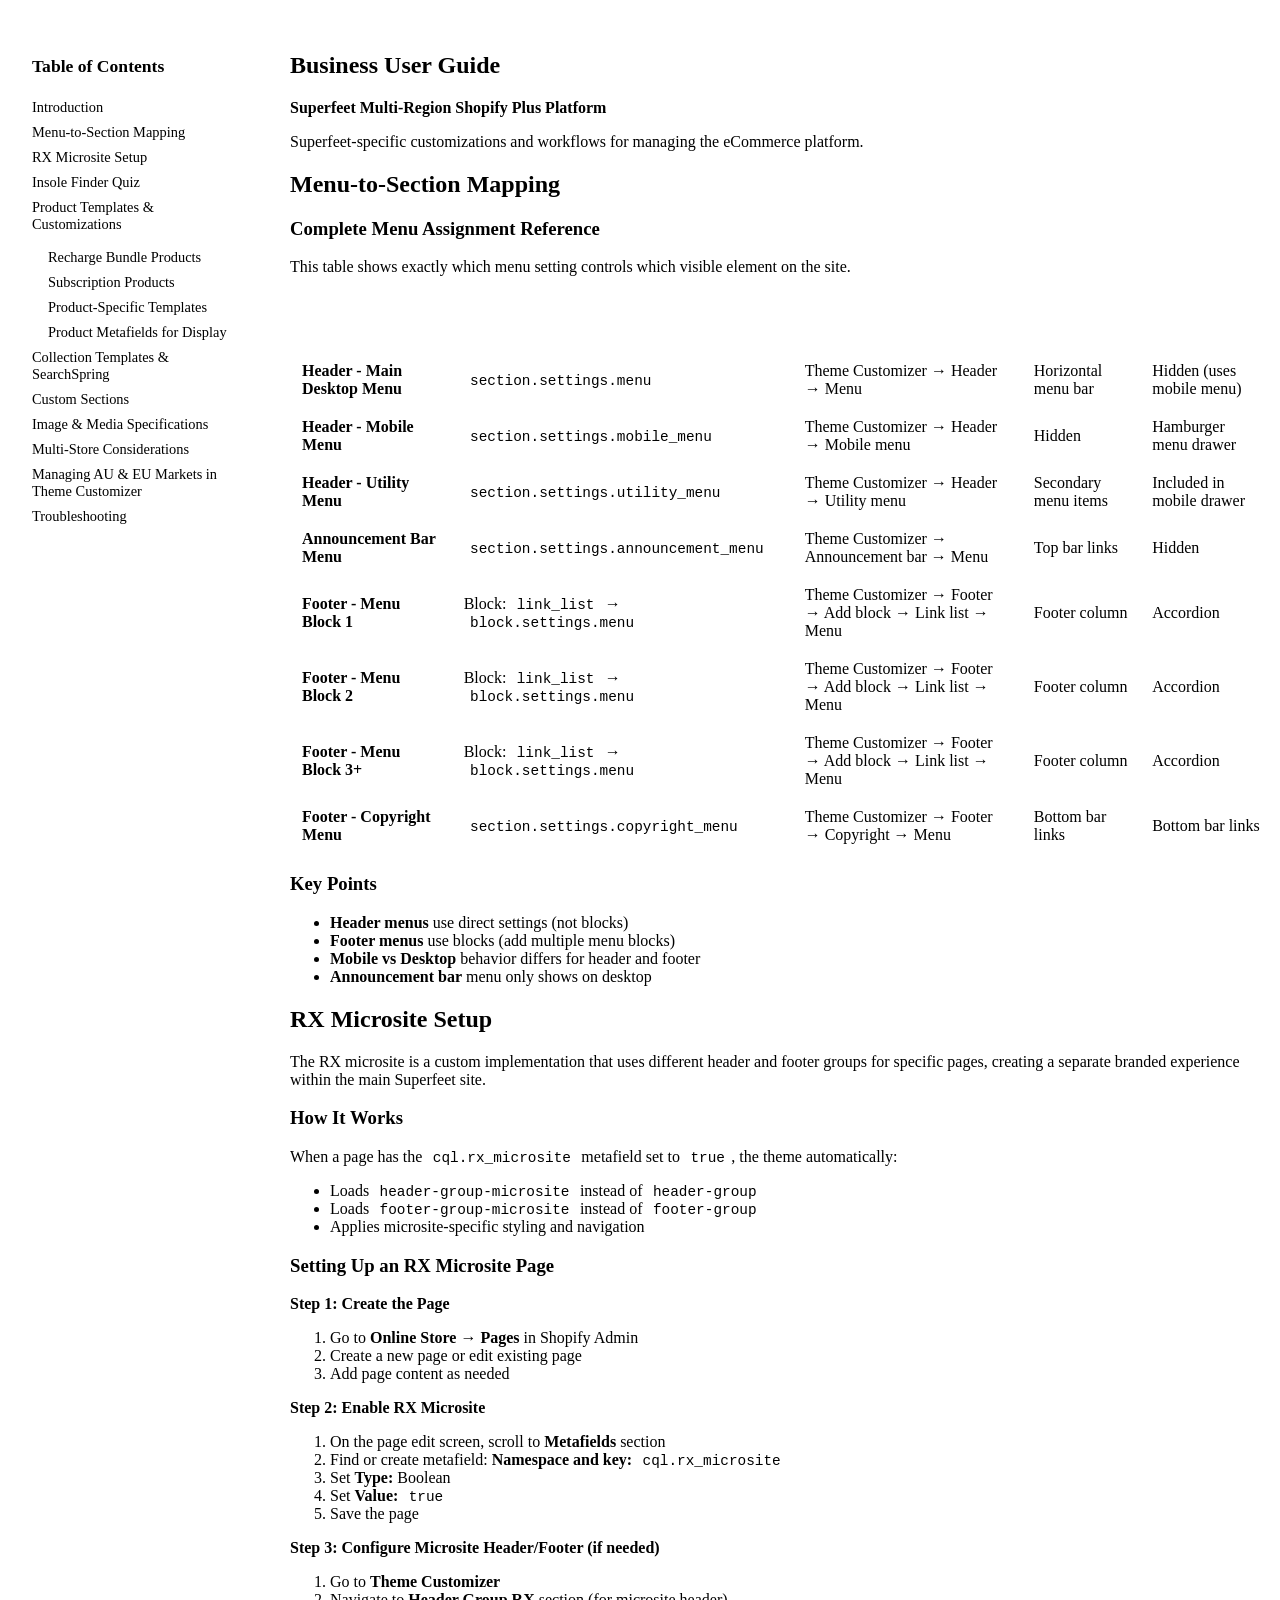
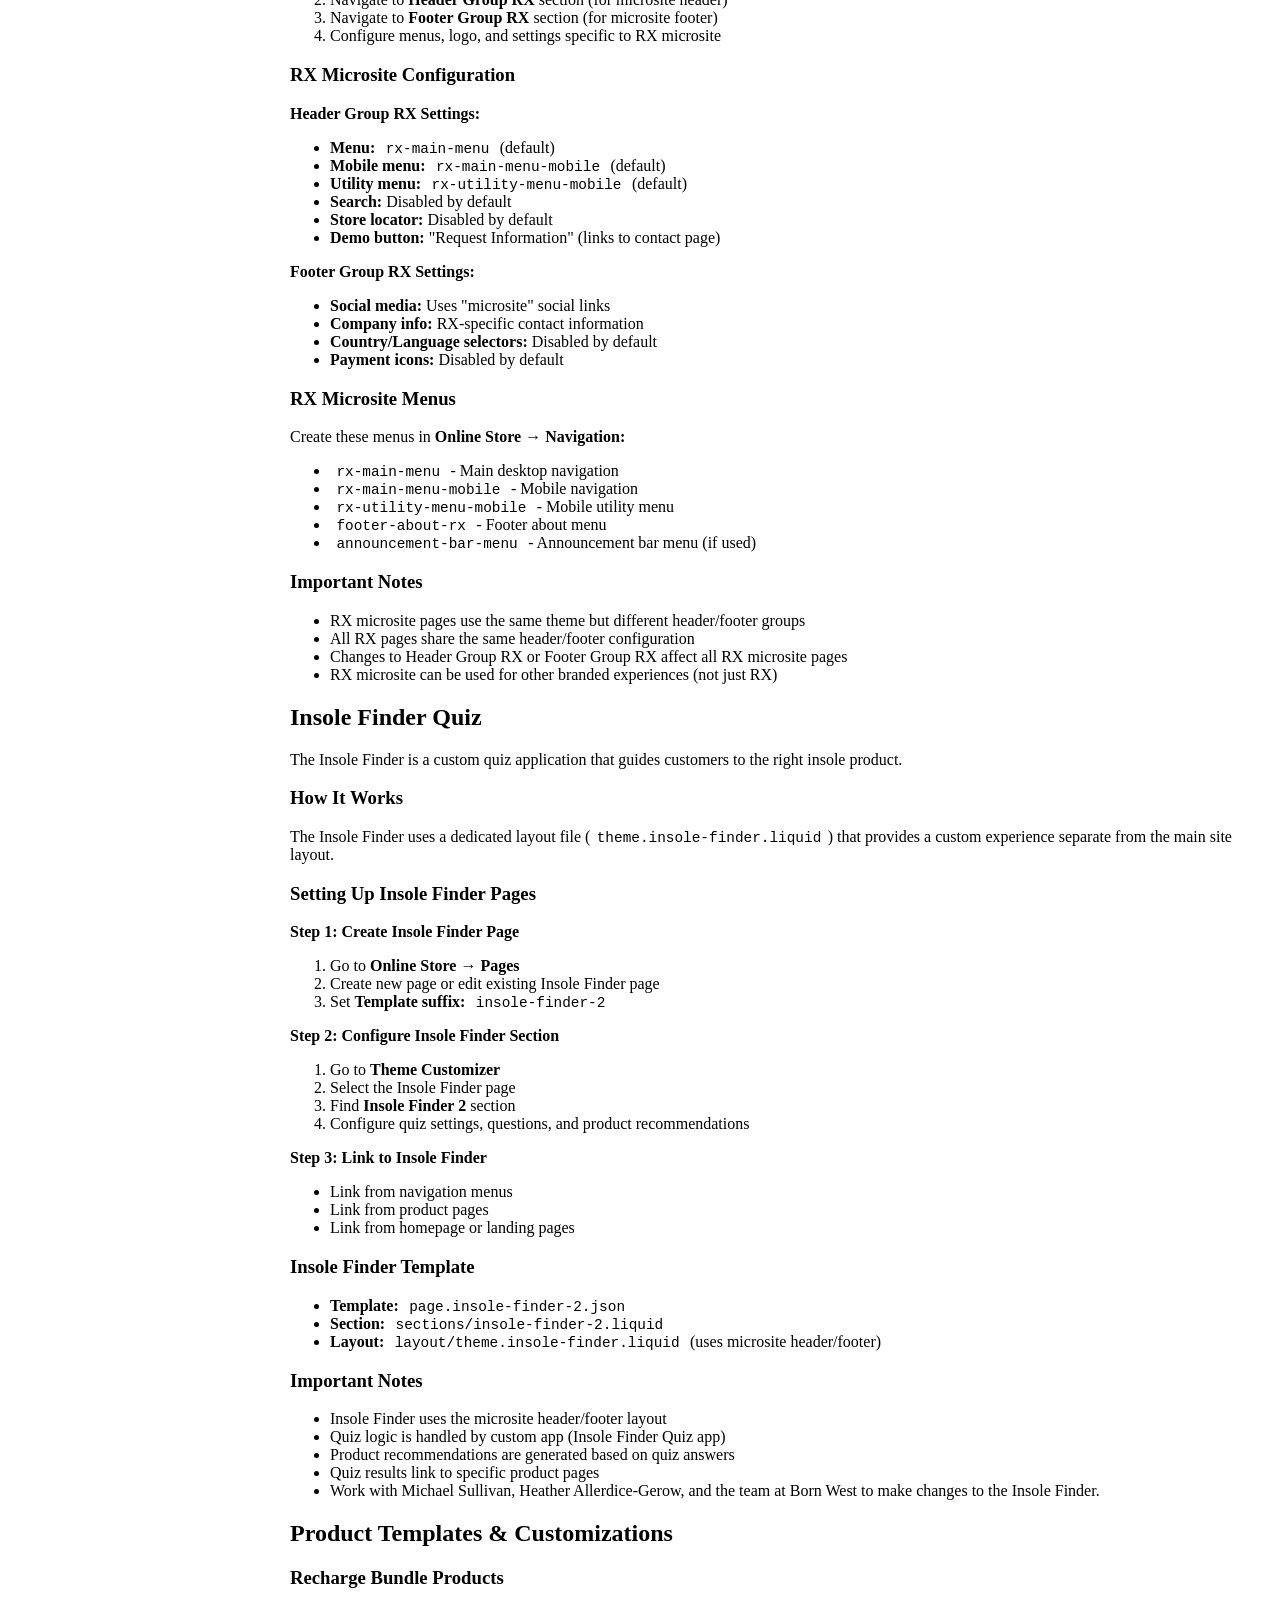
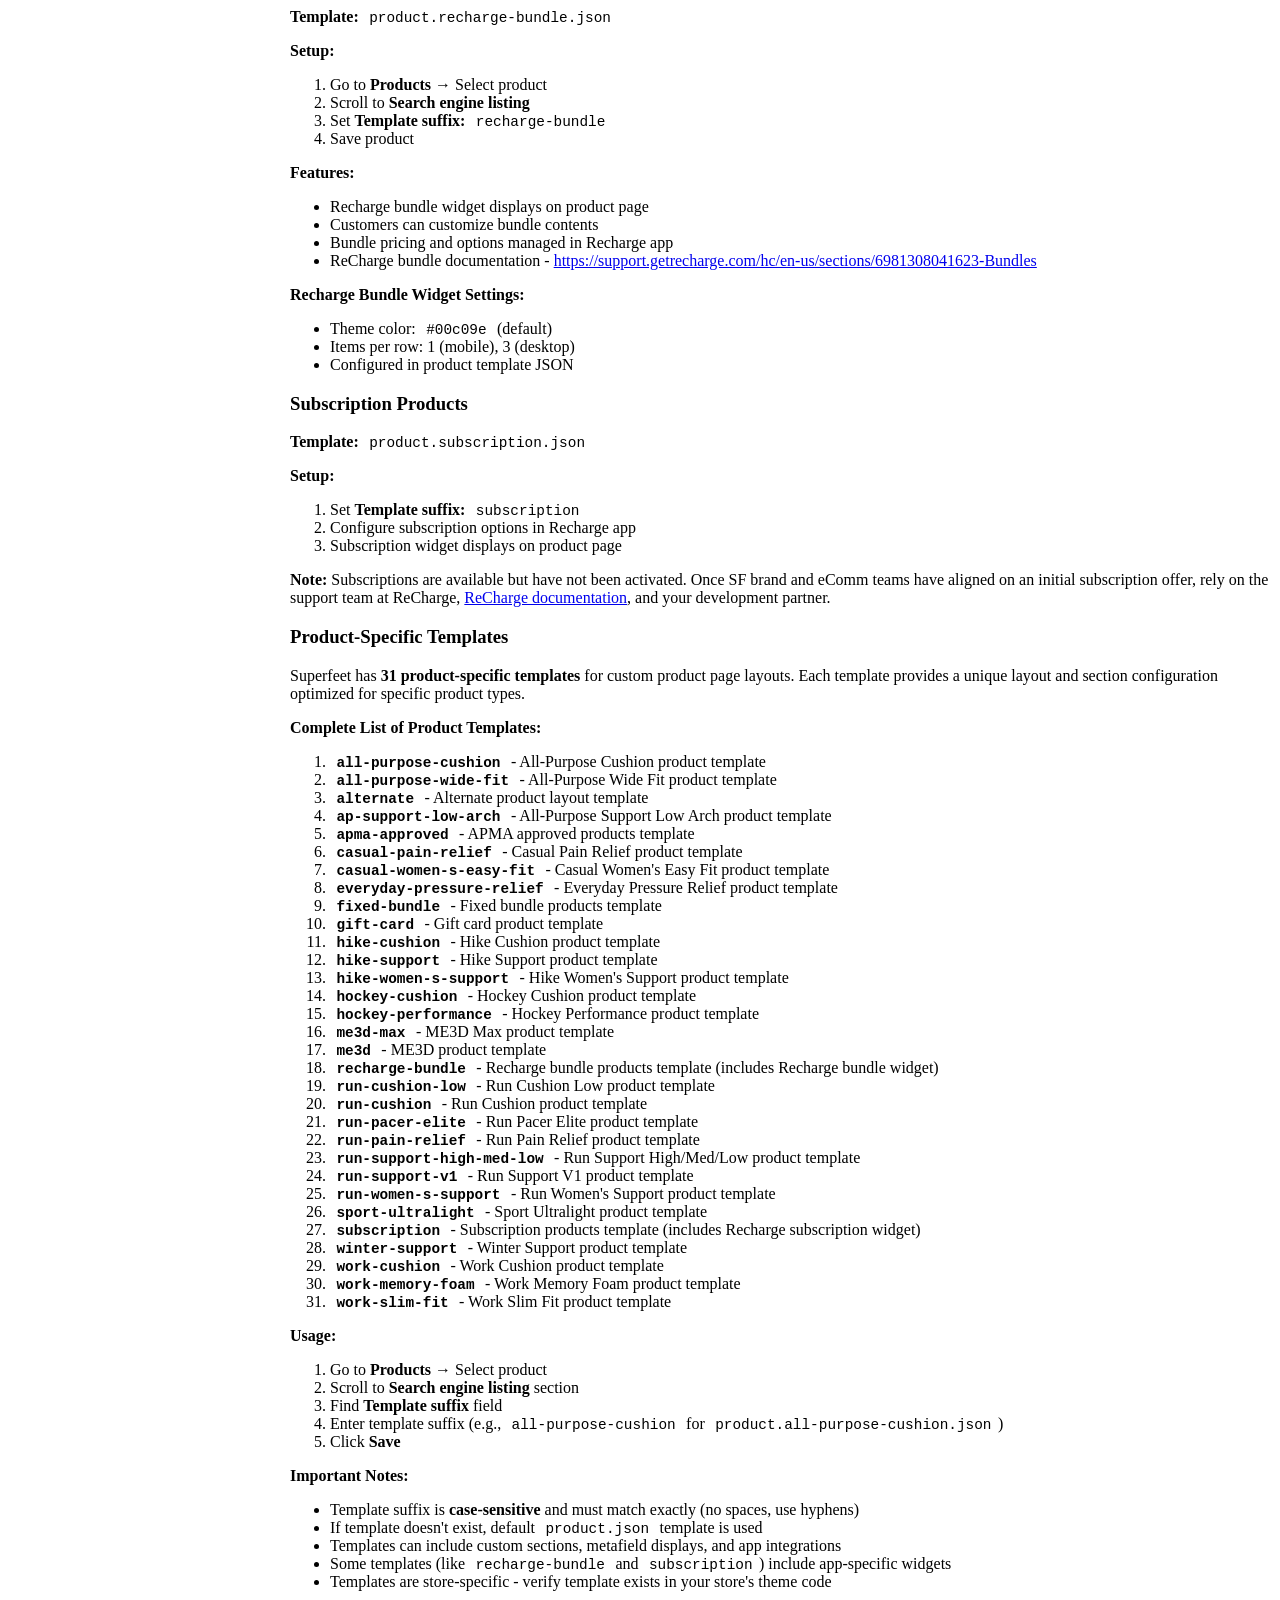
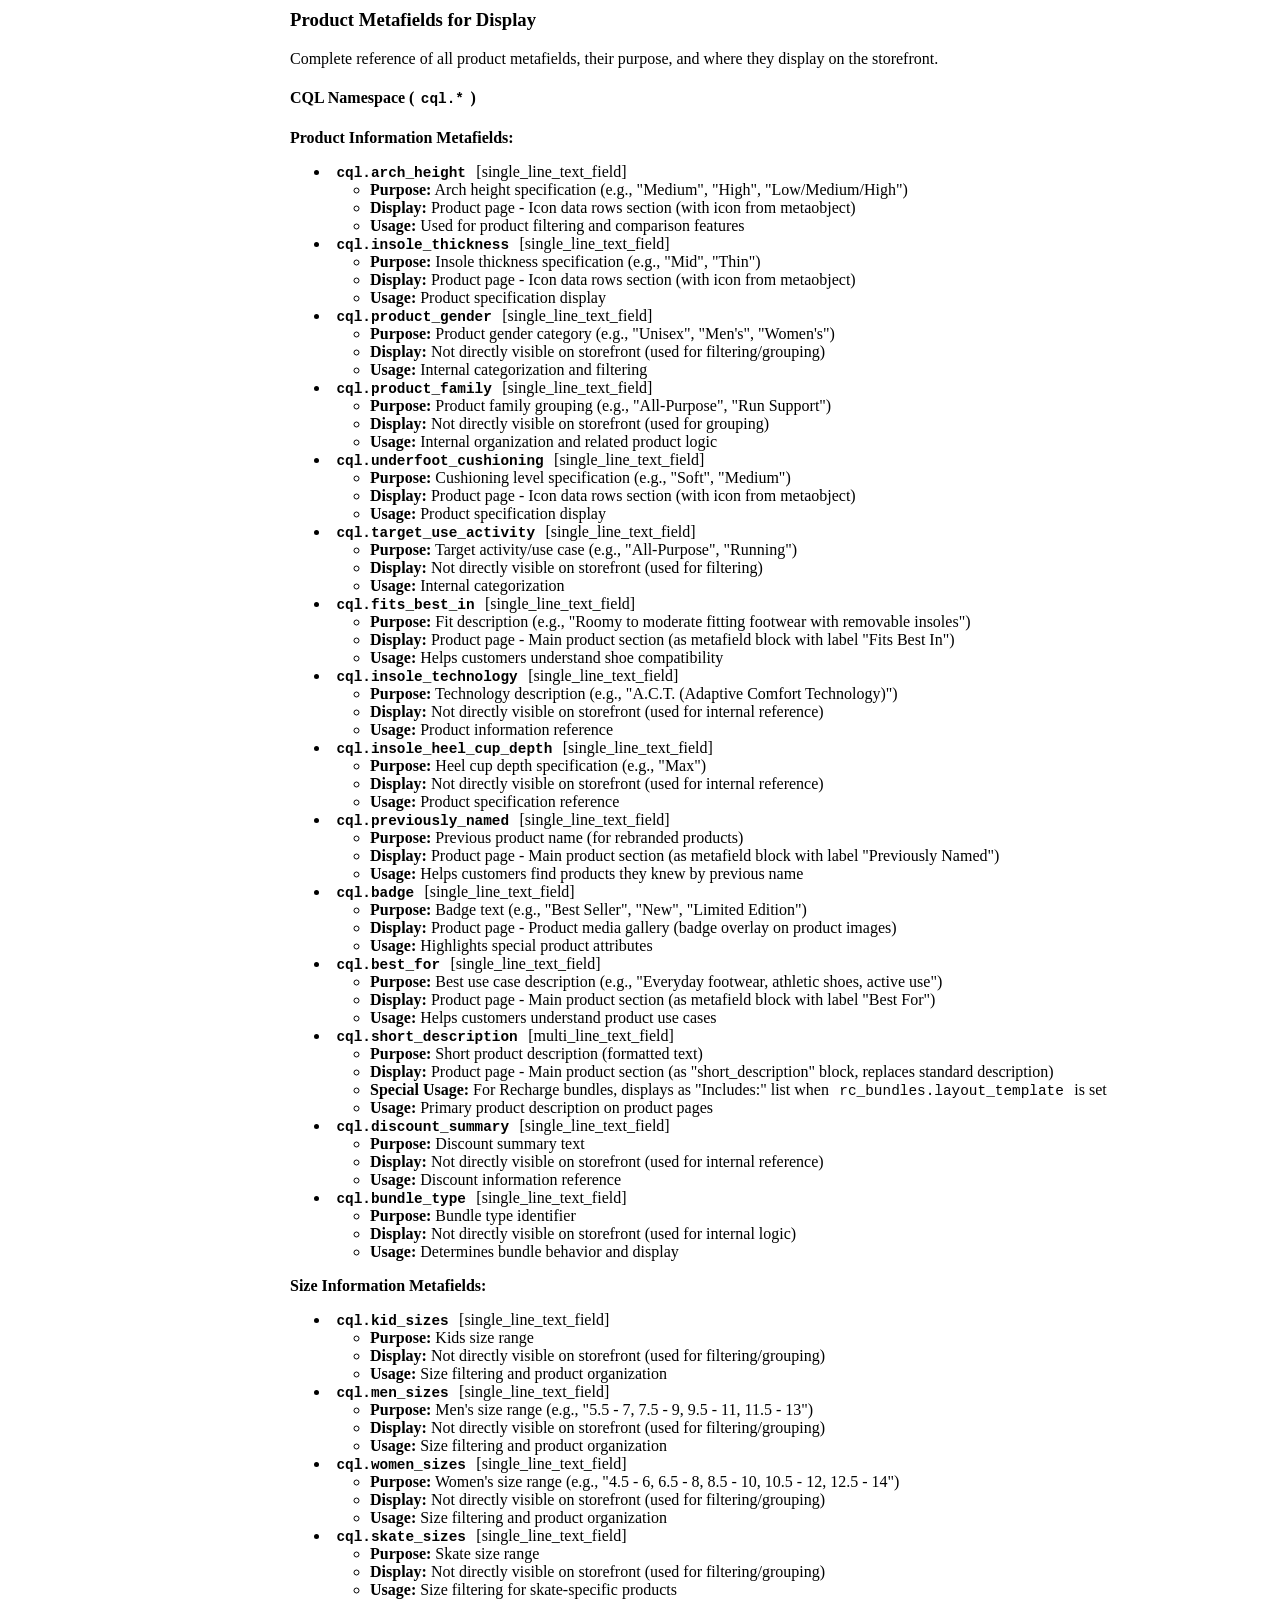
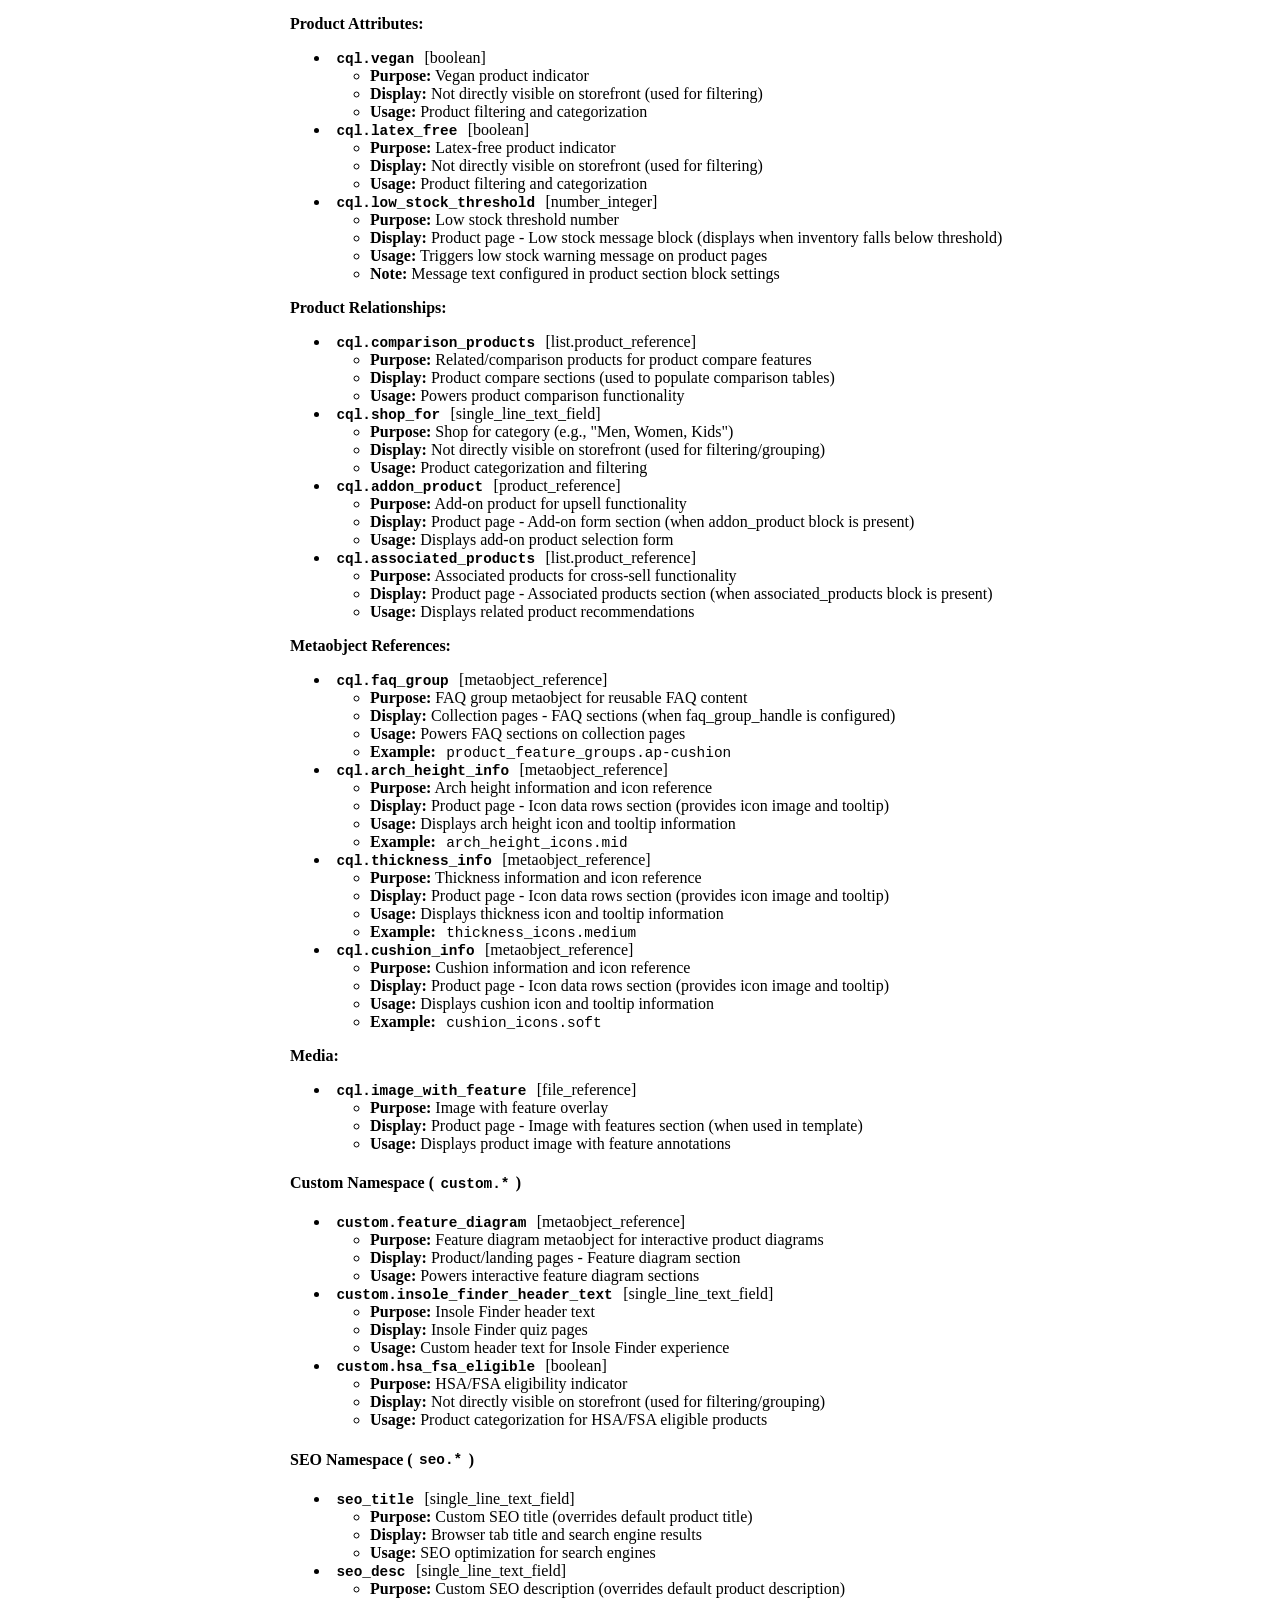
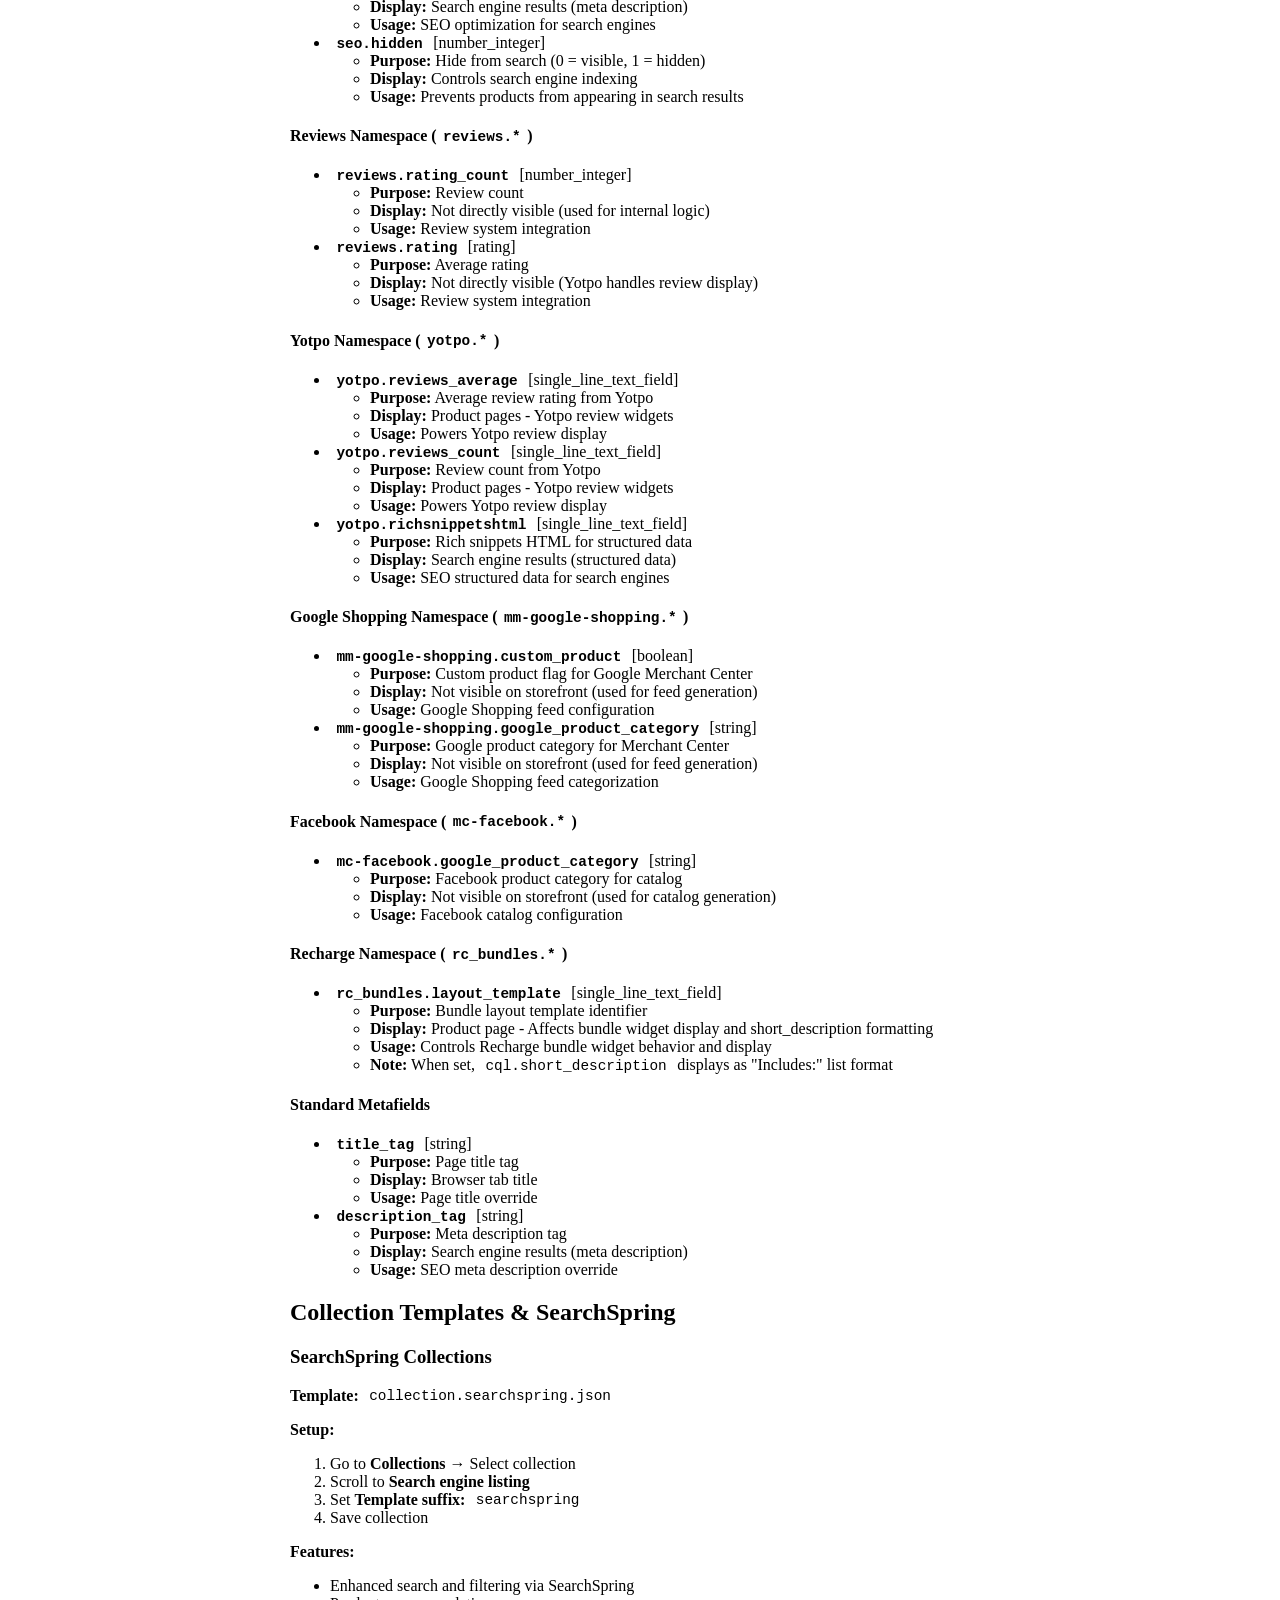
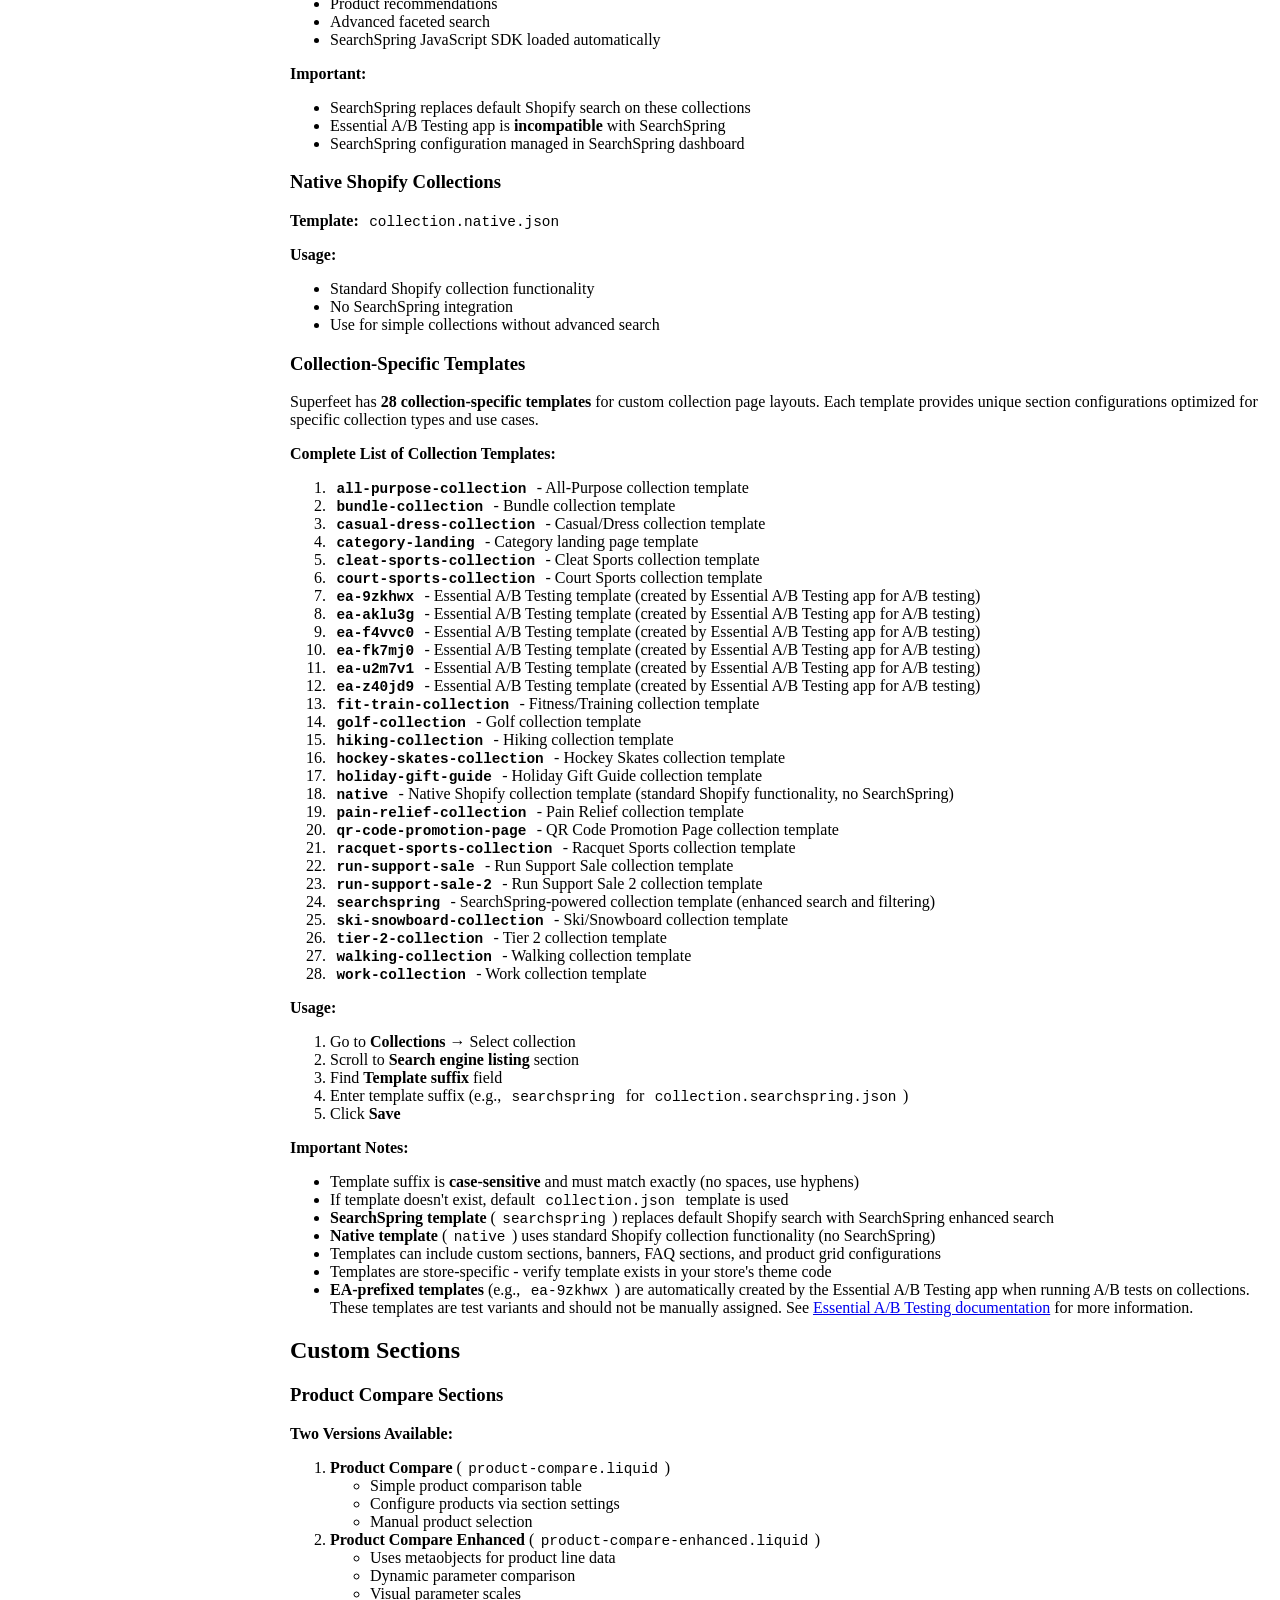
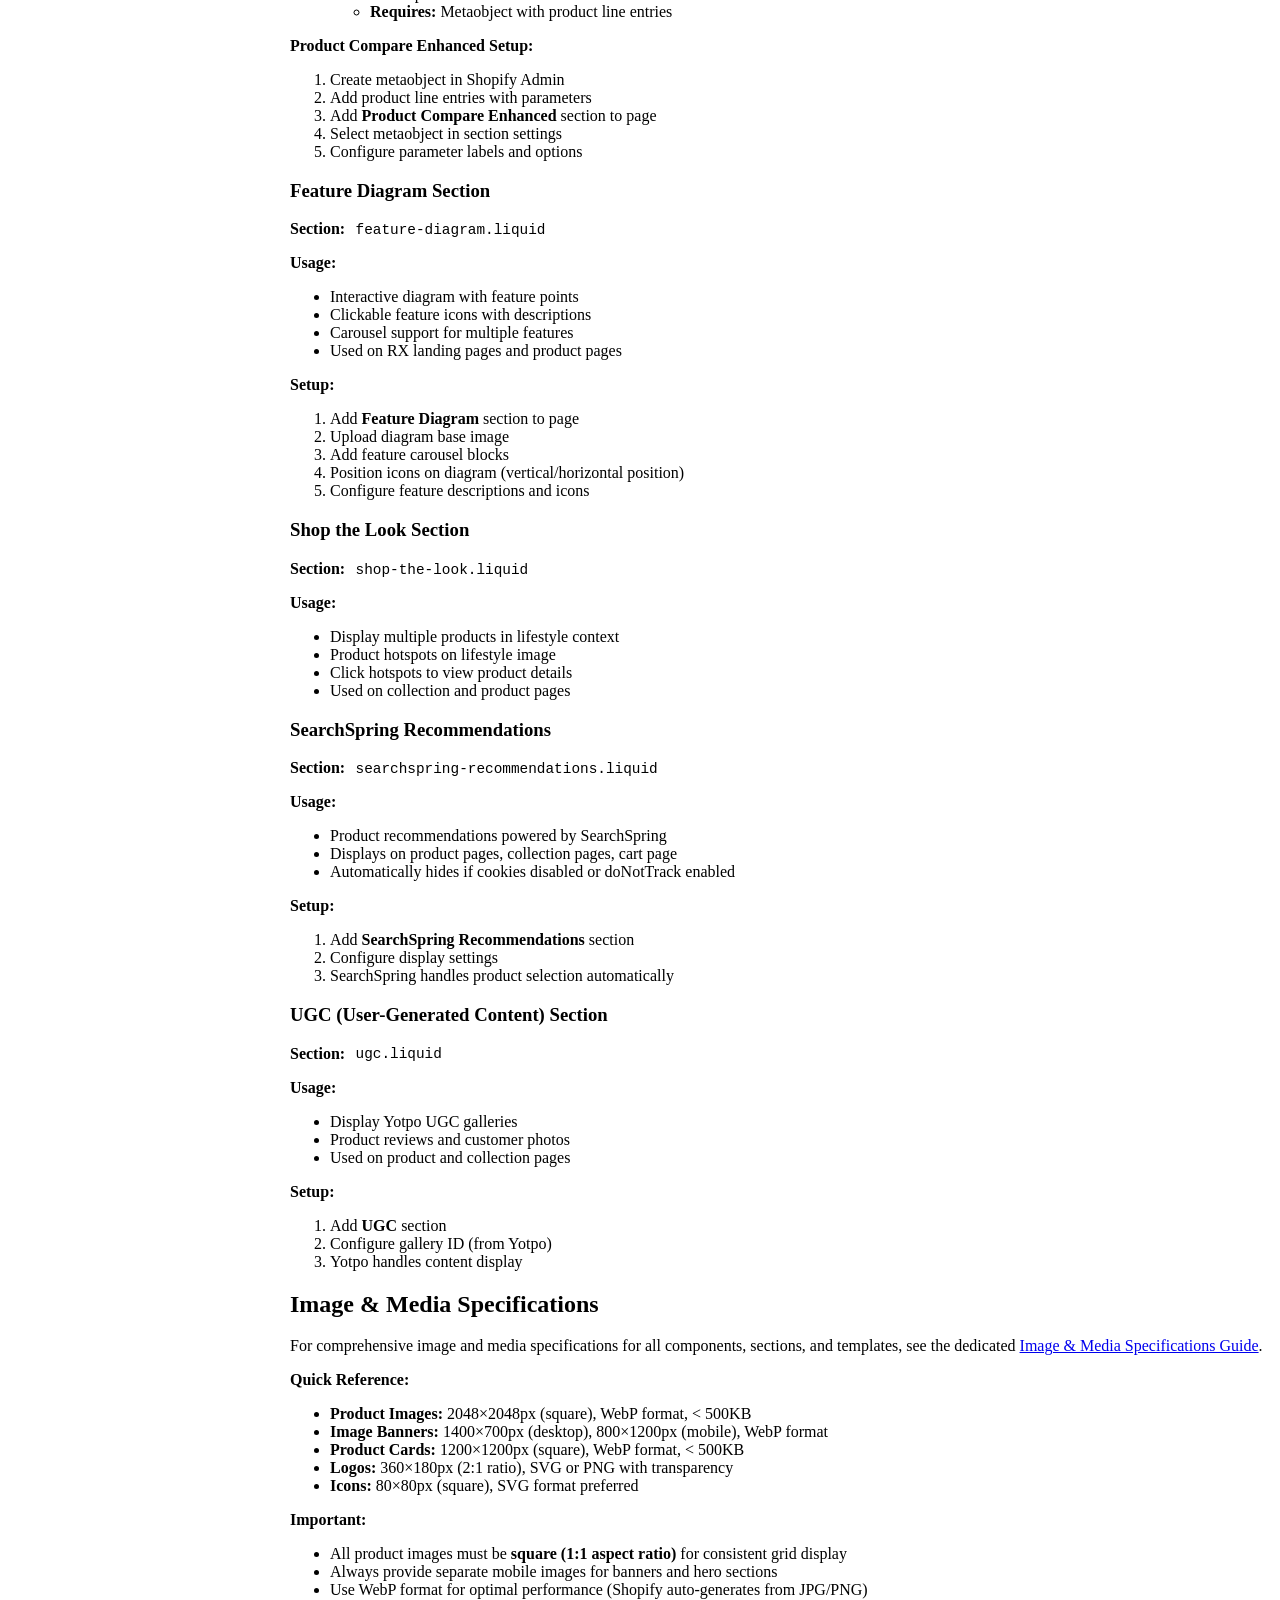
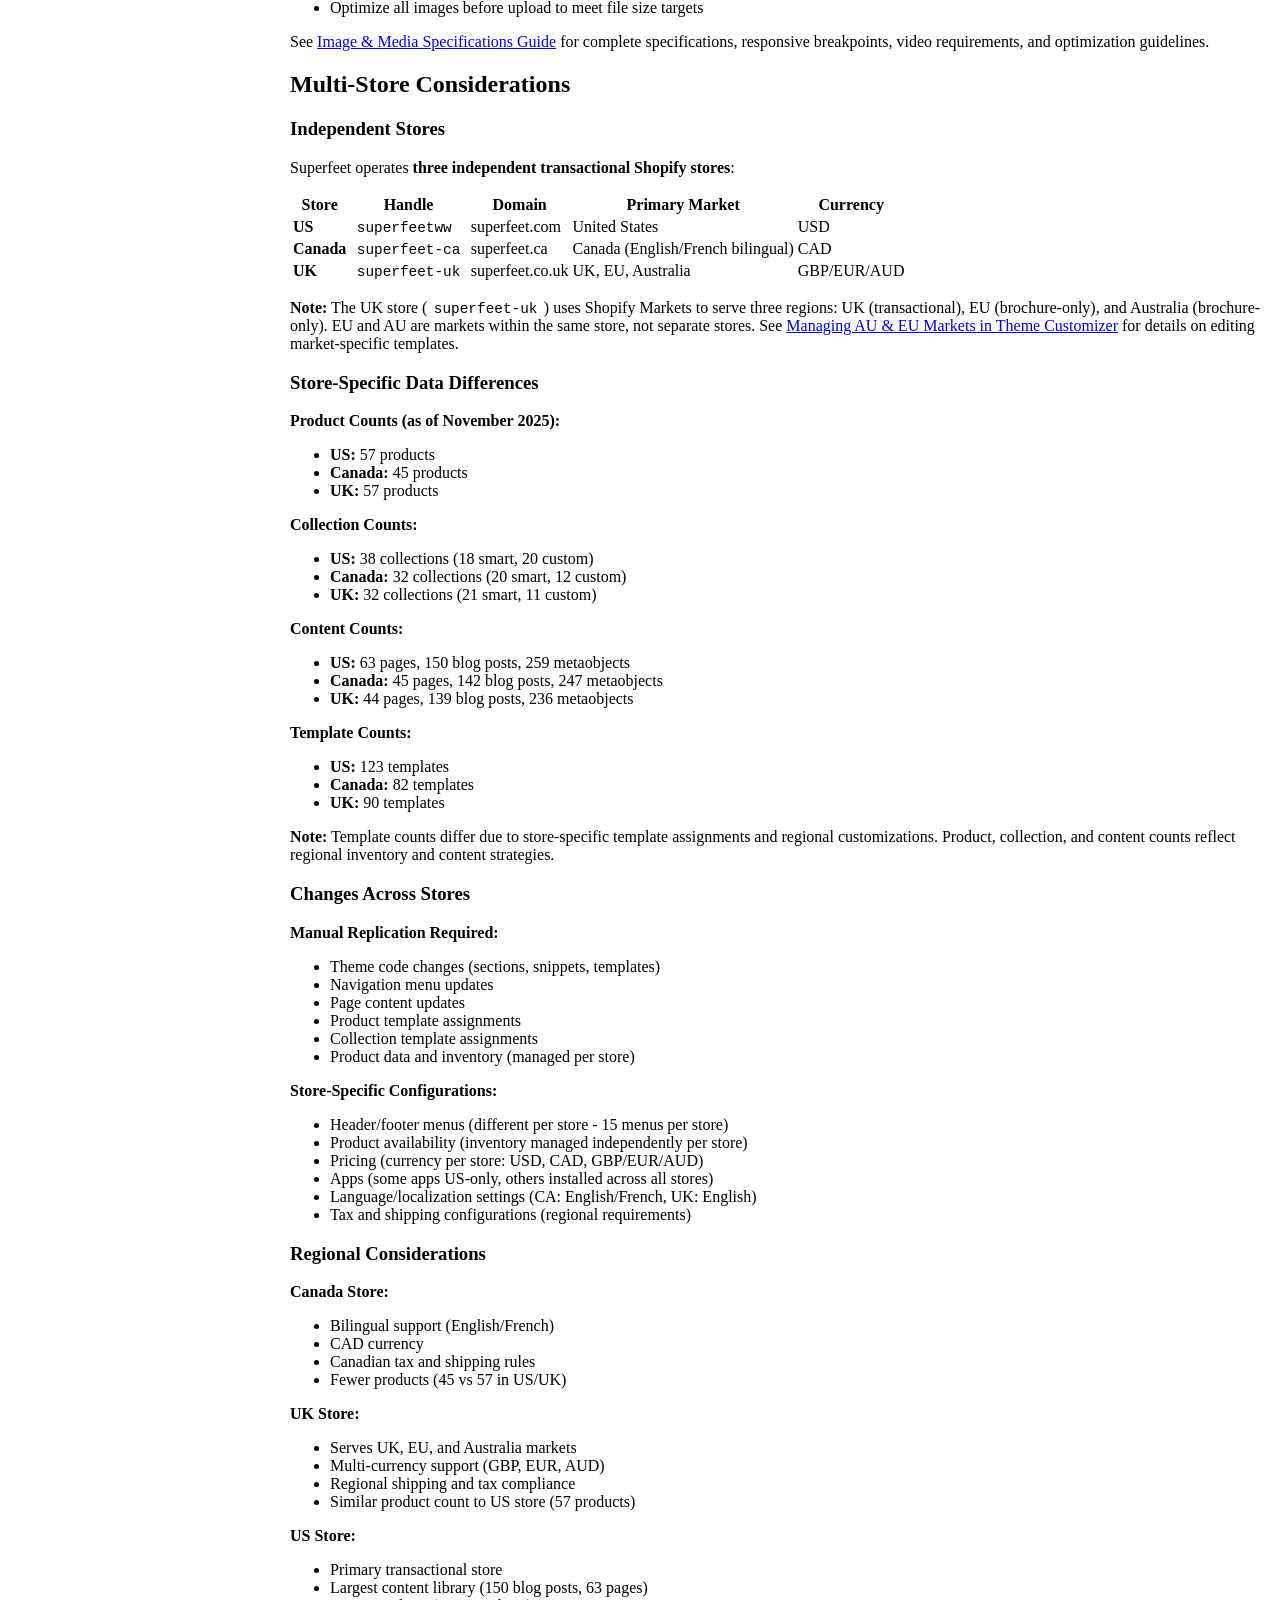
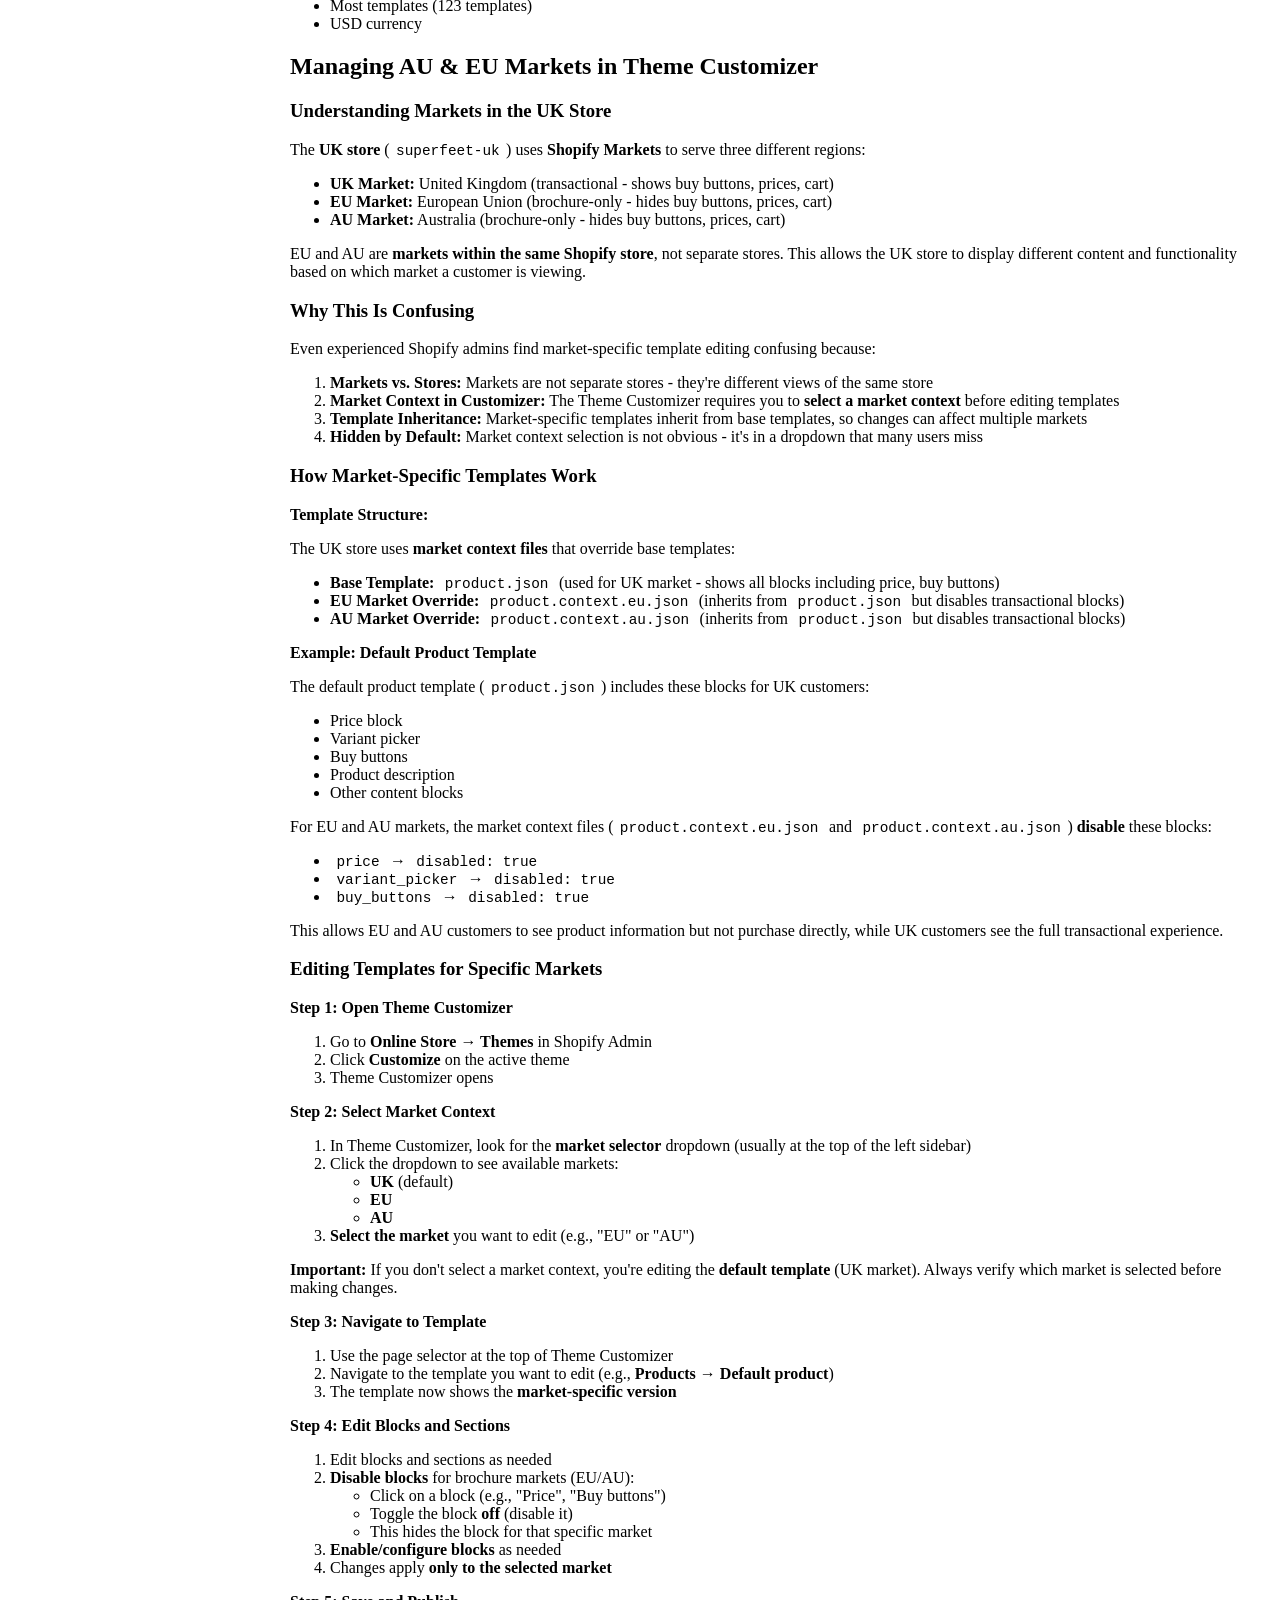
==== commit e7ef162d: "Fix AU/EU Markets documentation - correct Markets vs separate stores - Corrected understanding: EU a" ====
--- a/business-user-guide.html
+++ b/business-user-guide.html
@@ -142,6 +142,7 @@
                     <li><a href="#custom-sections">Custom Sections</a></li>
                     <li><a href="#image--media-specifications">Image & Media Specifications</a></li>
                     <li><a href="#multi-store-considerations">Multi-Store Considerations</a></li>
+                    <li><a href="#managing-au-eu-markets-in-theme-customizer">Managing AU & EU Markets in Theme Customizer</a></li>
                     <li><a href="#troubleshooting">Troubleshooting</a></li>
                 </ul>
             </nav>
@@ -1127,12 +1128,76 @@
                     
                     <h3>Independent Stores</h3>
                     
-                    <p>Superfeet operates three independent Shopify stores:</p>
-                    <ul>
-                        <li><strong>US:</strong> <code>superfeetww</code> (superfeet.com)</li>
-                        <li><strong>Canada:</strong> <code>superfeet-ca</code> (superfeet.ca)</li>
-                        <li><strong>UK:</strong> <code>superfeet-uk</code> (superfeet.co.uk)</li>
-                    </ul>
+                    <p>Superfeet operates <strong>three independent transactional Shopify stores</strong>:</p>
+                    
+                    <table>
+                        <thead>
+                            <tr>
+                                <th>Store</th>
+                                <th>Handle</th>
+                                <th>Domain</th>
+                                <th>Primary Market</th>
+                                <th>Currency</th>
+                            </tr>
+                        </thead>
+                        <tbody>
+                            <tr>
+                                <td><strong>US</strong></td>
+                                <td><code>superfeetww</code></td>
+                                <td>superfeet.com</td>
+                                <td>United States</td>
+                                <td>USD</td>
+                            </tr>
+                            <tr>
+                                <td><strong>Canada</strong></td>
+                                <td><code>superfeet-ca</code></td>
+                                <td>superfeet.ca</td>
+                                <td>Canada (English/French bilingual)</td>
+                                <td>CAD</td>
+                            </tr>
+                            <tr>
+                                <td><strong>UK</strong></td>
+                                <td><code>superfeet-uk</code></td>
+                                <td>superfeet.co.uk</td>
+                                <td>UK, EU, Australia</td>
+                                <td>GBP/EUR/AUD</td>
+                            </tr>
+                        </tbody>
+                    </table>
+                    
+                    <p><strong>Note:</strong> The UK store (<code>superfeet-uk</code>) uses Shopify Markets to serve three regions: UK (transactional), EU (brochure-only), and Australia (brochure-only). EU and AU are markets within the same store, not separate stores. See <a href="#managing-au-eu-markets-in-theme-customizer">Managing AU & EU Markets in Theme Customizer</a> for details on editing market-specific templates.</p>
+                    
+                    <h3>Store-Specific Data Differences</h3>
+                    
+                    <p><strong>Product Counts (as of November 2025):</strong></p>
+                    <ul>
+                        <li><strong>US:</strong> 57 products</li>
+                        <li><strong>Canada:</strong> 45 products</li>
+                        <li><strong>UK:</strong> 57 products</li>
+                    </ul>
+                    
+                    <p><strong>Collection Counts:</strong></p>
+                    <ul>
+                        <li><strong>US:</strong> 38 collections (18 smart, 20 custom)</li>
+                        <li><strong>Canada:</strong> 32 collections (20 smart, 12 custom)</li>
+                        <li><strong>UK:</strong> 32 collections (21 smart, 11 custom)</li>
+                    </ul>
+                    
+                    <p><strong>Content Counts:</strong></p>
+                    <ul>
+                        <li><strong>US:</strong> 63 pages, 150 blog posts, 259 metaobjects</li>
+                        <li><strong>Canada:</strong> 45 pages, 142 blog posts, 247 metaobjects</li>
+                        <li><strong>UK:</strong> 44 pages, 139 blog posts, 236 metaobjects</li>
+                    </ul>
+                    
+                    <p><strong>Template Counts:</strong></p>
+                    <ul>
+                        <li><strong>US:</strong> 123 templates</li>
+                        <li><strong>Canada:</strong> 82 templates</li>
+                        <li><strong>UK:</strong> 90 templates</li>
+                    </ul>
+                    
+                    <p><strong>Note:</strong> Template counts differ due to store-specific template assignments and regional customizations. Product, collection, and content counts reflect regional inventory and content strategies.</p>
                     
                     <h3>Changes Across Stores</h3>
                     
@@ -1143,25 +1208,282 @@
                         <li>Page content updates</li>
                         <li>Product template assignments</li>
                         <li>Collection template assignments</li>
+                        <li>Product data and inventory (managed per store)</li>
                     </ul>
                     
                     <p><strong>Store-Specific Configurations:</strong></p>
                     <ul>
-                        <li>Header/footer menus (different per store)</li>
-                        <li>Product availability (inventory per store)</li>
-                        <li>Pricing (currency per store)</li>
-                        <li>Apps (some apps US-only, others all stores)</li>
-                    </ul>
-                    
-                    <h3>Template Counts</h3>
-                    
-                    <ul>
-                        <li><strong>US:</strong> 123 templates</li>
-                        <li><strong>Canada:</strong> 82 templates</li>
-                        <li><strong>UK:</strong> 90 templates</li>
-                    </ul>
-                    
-                    <p><strong>Note:</strong> Template counts differ due to store-specific template assignments and regional customizations.</p>
+                        <li>Header/footer menus (different per store - 15 menus per store)</li>
+                        <li>Product availability (inventory managed independently per store)</li>
+                        <li>Pricing (currency per store: USD, CAD, GBP/EUR/AUD)</li>
+                        <li>Apps (some apps US-only, others installed across all stores)</li>
+                        <li>Language/localization settings (CA: English/French, UK: English)</li>
+                        <li>Tax and shipping configurations (regional requirements)</li>
+                    </ul>
+                    
+                    <h3>Regional Considerations</h3>
+                    
+                    <p><strong>Canada Store:</strong></p>
+                    <ul>
+                        <li>Bilingual support (English/French)</li>
+                        <li>CAD currency</li>
+                        <li>Canadian tax and shipping rules</li>
+                        <li>Fewer products (45 vs 57 in US/UK)</li>
+                    </ul>
+                    
+                    <p><strong>UK Store:</strong></p>
+                    <ul>
+                        <li>Serves UK, EU, and Australia markets</li>
+                        <li>Multi-currency support (GBP, EUR, AUD)</li>
+                        <li>Regional shipping and tax compliance</li>
+                        <li>Similar product count to US store (57 products)</li>
+                    </ul>
+                    
+                    <p><strong>US Store:</strong></p>
+                    <ul>
+                        <li>Primary transactional store</li>
+                        <li>Largest content library (150 blog posts, 63 pages)</li>
+                        <li>Most templates (123 templates)</li>
+                        <li>USD currency</li>
+                    </ul>
+                </section>
+                
+                <section id="managing-au-eu-markets-in-theme-customizer">
+                    <h2>Managing AU & EU Markets in Theme Customizer</h2>
+                    
+                    <h3>Understanding Markets in the UK Store</h3>
+                    
+                    <p>The <strong>UK store</strong> (<code>superfeet-uk</code>) uses <strong>Shopify Markets</strong> to serve three different regions:</p>
+                    <ul>
+                        <li><strong>UK Market:</strong> United Kingdom (transactional - shows buy buttons, prices, cart)</li>
+                        <li><strong>EU Market:</strong> European Union (brochure-only - hides buy buttons, prices, cart)</li>
+                        <li><strong>AU Market:</strong> Australia (brochure-only - hides buy buttons, prices, cart)</li>
+                    </ul>
+                    
+                    <p>EU and AU are <strong>markets within the same Shopify store</strong>, not separate stores. This allows the UK store to display different content and functionality based on which market a customer is viewing.</p>
+                    
+                    <h3>Why This Is Confusing</h3>
+                    
+                    <p>Even experienced Shopify admins find market-specific template editing confusing because:</p>
+                    <ol>
+                        <li><strong>Markets vs. Stores:</strong> Markets are not separate stores - they're different views of the same store</li>
+                        <li><strong>Market Context in Customizer:</strong> The Theme Customizer requires you to <strong>select a market context</strong> before editing templates</li>
+                        <li><strong>Template Inheritance:</strong> Market-specific templates inherit from base templates, so changes can affect multiple markets</li>
+                        <li><strong>Hidden by Default:</strong> Market context selection is not obvious - it's in a dropdown that many users miss</li>
+                    </ol>
+                    
+                    <h3>How Market-Specific Templates Work</h3>
+                    
+                    <p><strong>Template Structure:</strong></p>
+                    
+                    <p>The UK store uses <strong>market context files</strong> that override base templates:</p>
+                    <ul>
+                        <li><strong>Base Template:</strong> <code>product.json</code> (used for UK market - shows all blocks including price, buy buttons)</li>
+                        <li><strong>EU Market Override:</strong> <code>product.context.eu.json</code> (inherits from <code>product.json</code> but disables transactional blocks)</li>
+                        <li><strong>AU Market Override:</strong> <code>product.context.au.json</code> (inherits from <code>product.json</code> but disables transactional blocks)</li>
+                    </ul>
+                    
+                    <p><strong>Example: Default Product Template</strong></p>
+                    
+                    <p>The default product template (<code>product.json</code>) includes these blocks for UK customers:</p>
+                    <ul>
+                        <li>Price block</li>
+                        <li>Variant picker</li>
+                        <li>Buy buttons</li>
+                        <li>Product description</li>
+                        <li>Other content blocks</li>
+                    </ul>
+                    
+                    <p>For EU and AU markets, the market context files (<code>product.context.eu.json</code> and <code>product.context.au.json</code>) <strong>disable</strong> these blocks:</p>
+                    <ul>
+                        <li><code>price</code> → <code>disabled: true</code></li>
+                        <li><code>variant_picker</code> → <code>disabled: true</code></li>
+                        <li><code>buy_buttons</code> → <code>disabled: true</code></li>
+                    </ul>
+                    
+                    <p>This allows EU and AU customers to see product information but not purchase directly, while UK customers see the full transactional experience.</p>
+                    
+                    <h3>Editing Templates for Specific Markets</h3>
+                    
+                    <p><strong>Step 1: Open Theme Customizer</strong></p>
+                    <ol>
+                        <li>Go to <strong>Online Store → Themes</strong> in Shopify Admin</li>
+                        <li>Click <strong>Customize</strong> on the active theme</li>
+                        <li>Theme Customizer opens</li>
+                    </ol>
+                    
+                    <p><strong>Step 2: Select Market Context</strong></p>
+                    <ol>
+                        <li>In Theme Customizer, look for the <strong>market selector</strong> dropdown (usually at the top of the left sidebar)</li>
+                        <li>Click the dropdown to see available markets:
+                            <ul>
+                                <li><strong>UK</strong> (default)</li>
+                                <li><strong>EU</strong></li>
+                                <li><strong>AU</strong></li>
+                            </ul>
+                        </li>
+                        <li><strong>Select the market</strong> you want to edit (e.g., "EU" or "AU")</li>
+                    </ol>
+                    
+                    <p><strong>Important:</strong> If you don't select a market context, you're editing the <strong>default template</strong> (UK market). Always verify which market is selected before making changes.</p>
+                    
+                    <p><strong>Step 3: Navigate to Template</strong></p>
+                    <ol>
+                        <li>Use the page selector at the top of Theme Customizer</li>
+                        <li>Navigate to the template you want to edit (e.g., <strong>Products → Default product</strong>)</li>
+                        <li>The template now shows the <strong>market-specific version</strong></li>
+                    </ol>
+                    
+                    <p><strong>Step 4: Edit Blocks and Sections</strong></p>
+                    <ol>
+                        <li>Edit blocks and sections as needed</li>
+                        <li><strong>Disable blocks</strong> for brochure markets (EU/AU):
+                            <ul>
+                                <li>Click on a block (e.g., "Price", "Buy buttons")</li>
+                                <li>Toggle the block <strong>off</strong> (disable it)</li>
+                                <li>This hides the block for that specific market</li>
+                            </ul>
+                        </li>
+                        <li><strong>Enable/configure blocks</strong> as needed</li>
+                        <li>Changes apply <strong>only to the selected market</strong></li>
+                    </ol>
+                    
+                    <p><strong>Step 5: Save and Publish</strong></p>
+                    <ol>
+                        <li>Click <strong>Save</strong> to save changes</li>
+                        <li>Click <strong>Publish</strong> to make changes live</li>
+                        <li>Changes apply only to the market you selected</li>
+                    </ol>
+                    
+                    <h3>Example: Editing Product Template for EU Market</h3>
+                    
+                    <p><strong>Scenario:</strong> You want to hide the buy button and price for EU customers but keep them for UK customers.</p>
+                    
+                    <p><strong>Steps:</strong></p>
+                    <ol>
+                        <li>Open Theme Customizer</li>
+                        <li><strong>Select "EU" from market dropdown</strong> (critical step!)</li>
+                        <li>Navigate to <strong>Products → Default product</strong></li>
+                        <li>Find the <strong>"Buy buttons"</strong> block in the left sidebar</li>
+                        <li>Click on the block</li>
+                        <li>Toggle the block <strong>off</strong> (disable it)</li>
+                        <li>Find the <strong>"Price"</strong> block</li>
+                        <li>Toggle the block <strong>off</strong> (disable it)</li>
+                        <li><strong>Save</strong> and <strong>Publish</strong></li>
+                    </ol>
+                    
+                    <p><strong>Result:</strong></p>
+                    <ul>
+                        <li>EU customers: No buy button, no price (brochure view)</li>
+                        <li>UK customers: Buy button and price still visible (transactional view)</li>
+                        <li>AU customers: Unchanged (unless you also edit AU market context)</li>
+                    </ul>
+                    
+                    <h3>Market-Specific Template Files</h3>
+                    
+                    <p>The UK store has market context files for several templates:</p>
+                    
+                    <p><strong>Product Templates:</strong></p>
+                    <ul>
+                        <li><code>product.context.eu.json</code> - EU market product template</li>
+                        <li><code>product.context.au.json</code> - AU market product template</li>
+                        <li><code>product.apma-approved.context.eu.json</code> - EU market APMA template</li>
+                        <li><code>product.apma-approved.context.au.json</code> - AU market APMA template</li>
+                    </ul>
+                    
+                    <p><strong>Collection Templates:</strong></p>
+                    <ul>
+                        <li><code>collection.context.eu.json</code> - EU market collection template</li>
+                        <li><code>collection.context.au.json</code> - AU market collection template</li>
+                    </ul>
+                    
+                    <p><strong>Page Templates:</strong></p>
+                    <ul>
+                        <li><code>index.context.eu.json</code> - EU market homepage</li>
+                        <li><code>index.context.au.json</code> - AU market homepage</li>
+                        <li><code>index.context.uk.json</code> - UK market homepage</li>
+                        <li><code>404.context.eu.json</code> - EU market 404 page</li>
+                        <li><code>404.context.au.json</code> - AU market 404 page</li>
+                    </ul>
+                    
+                    <p><strong>Note:</strong> If a market context file doesn't exist, that market uses the base template (same as UK).</p>
+                    
+                    <h3>Best Practices</h3>
+                    
+                    <ol>
+                        <li><strong>Always Check Market Context:</strong>
+                            <ul>
+                                <li>Verify which market is selected in Theme Customizer before editing</li>
+                                <li>The market selector shows at the top of the left sidebar</li>
+                                <li>Default is usually "UK" - don't assume you're editing the right market</li>
+                            </ul>
+                        </li>
+                        <li><strong>Test Across Markets:</strong>
+                            <ul>
+                                <li>After making changes, preview the page for each market</li>
+                                <li>Use the market selector to switch between UK, EU, and AU views</li>
+                                <li>Verify that brochure markets (EU/AU) hide transactional elements</li>
+                            </ul>
+                        </li>
+                        <li><strong>Document Market-Specific Changes:</strong>
+                            <ul>
+                                <li>Note which blocks are disabled for which markets</li>
+                                <li>Keep track of market-specific content differences</li>
+                                <li>Document any custom blocks added for specific markets</li>
+                            </ul>
+                        </li>
+                        <li><strong>Understand Template Inheritance:</strong>
+                            <ul>
+                                <li>Market context files inherit from base templates</li>
+                                <li>Changes to base templates may affect all markets</li>
+                                <li>Market-specific overrides only affect that market</li>
+                            </ul>
+                        </li>
+                    </ol>
+                    
+                    <h3>Common Mistakes</h3>
+                    
+                    <p><strong>Mistake 1:</strong> Editing UK template when you meant to edit EU/AU</p>
+                    <ul>
+                        <li><strong>Solution:</strong> Always select the correct market from the dropdown before editing</li>
+                    </ul>
+                    
+                    <p><strong>Mistake 2:</strong> Assuming changes apply to all markets</p>
+                    <ul>
+                        <li><strong>Solution:</strong> Market-specific changes only apply to the selected market. Edit each market separately if needed.</li>
+                    </ul>
+                    
+                    <p><strong>Mistake 3:</strong> Not disabling transactional blocks for brochure markets</p>
+                    <ul>
+                        <li><strong>Solution:</strong> For EU/AU markets, disable price, variant_picker, and buy_buttons blocks to create brochure experience</li>
+                    </ul>
+                    
+                    <p><strong>Mistake 4:</strong> Forgetting to publish changes</p>
+                    <ul>
+                        <li><strong>Solution:</strong> Always click <strong>Publish</strong> after making market-specific changes, not just Save</li>
+                    </ul>
+                    
+                    <h3>Troubleshooting Market-Specific Issues</h3>
+                    
+                    <p><strong>Problem:</strong> Changes not appearing for specific market</p>
+                    <ul>
+                        <li><strong>Solution:</strong> Verify you selected the correct market context before editing and clicked <strong>Publish</strong></li>
+                    </ul>
+                    
+                    <p><strong>Problem:</strong> Can't find market selector in Theme Customizer</p>
+                    <ul>
+                        <li><strong>Solution:</strong> Market selector is in the left sidebar at the top. If you don't see it, you may not have market-specific templates configured for that page type.</li>
+                    </ul>
+                    
+                    <p><strong>Problem:</strong> Buy buttons showing on EU/AU sites</p>
+                    <ul>
+                        <li><strong>Solution:</strong> Edit the product template for EU or AU market context and disable the "Buy buttons" block</li>
+                    </ul>
+                    
+                    <p><strong>Problem:</strong> Want to add market-specific content</p>
+                    <ul>
+                        <li><strong>Solution:</strong> Edit the template for that specific market context and add/enable blocks as needed. Changes only apply to that market.</li>
+                    </ul>
                 </section>
                 
                 <section id="troubleshooting">
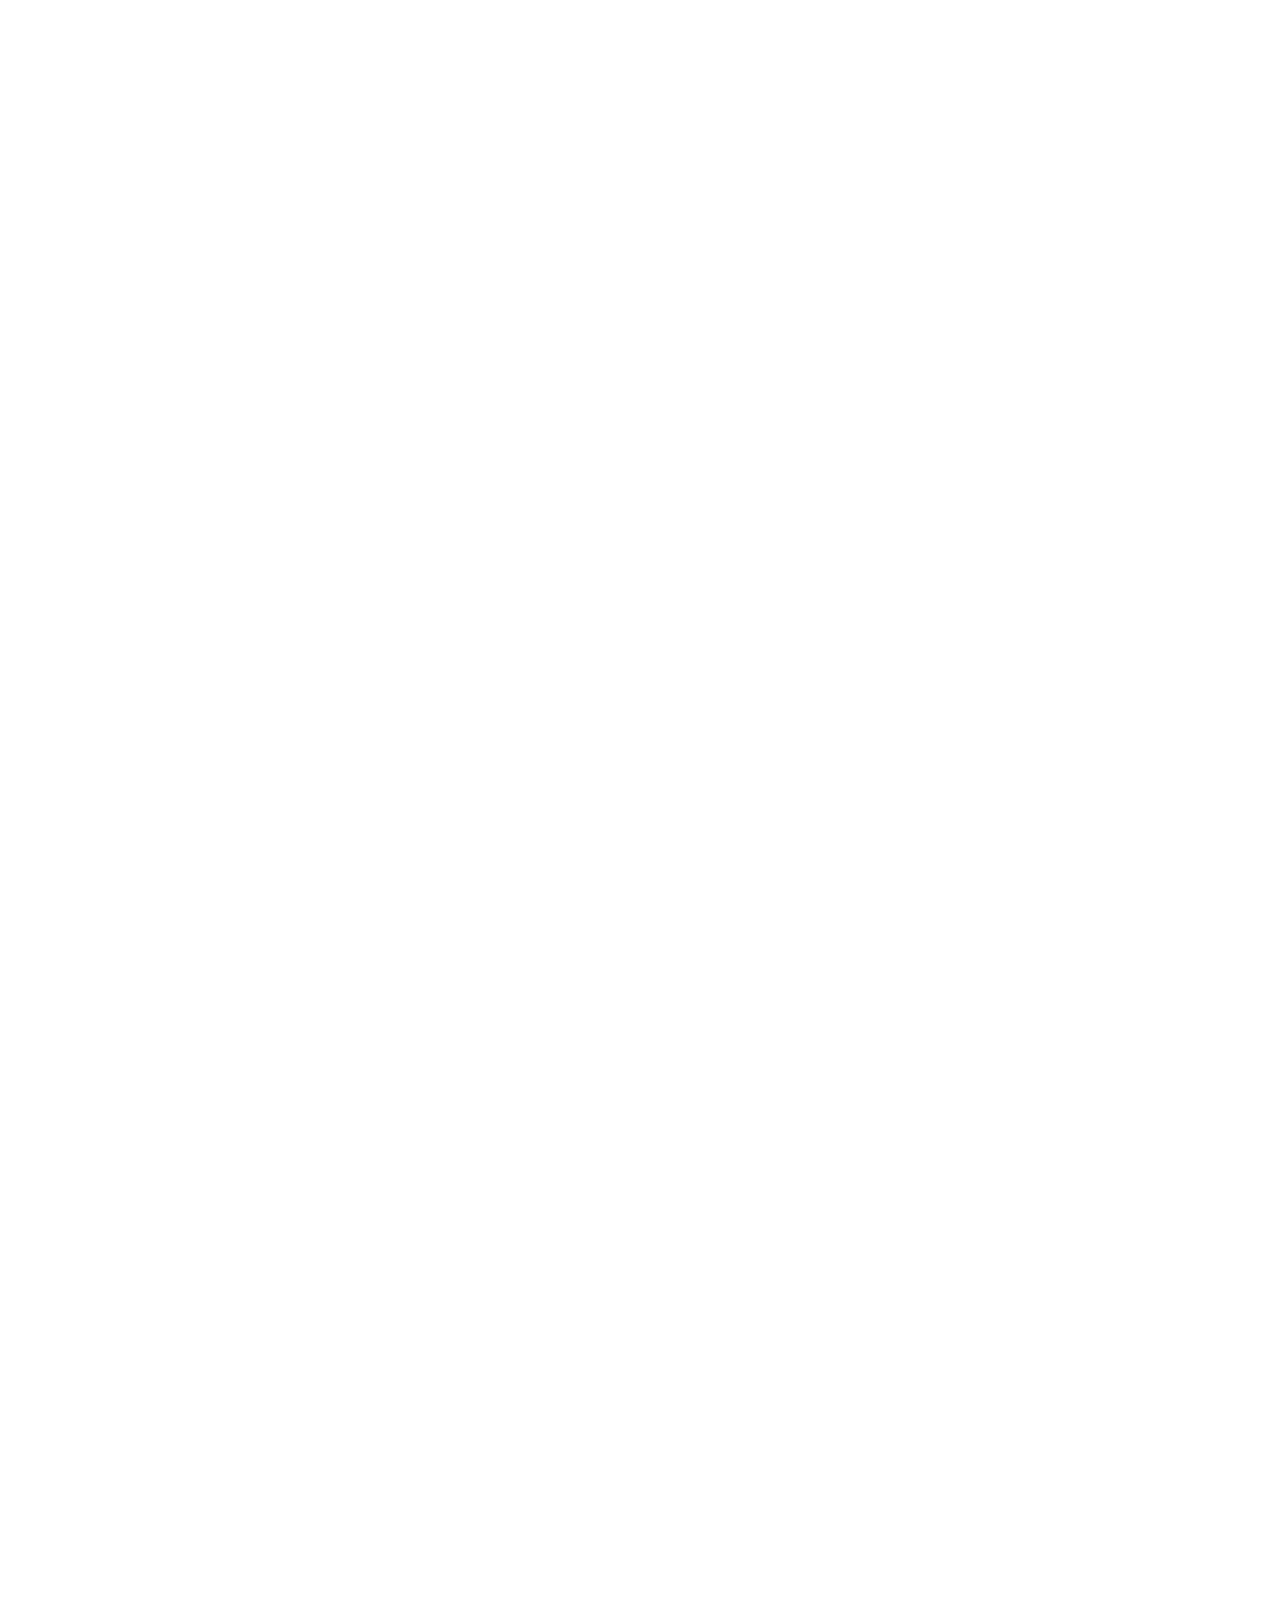
==== commit 71343783: "Remove ARCDIG-DOCS mentions from documentation hub - Removed ARCDIG-DOCS methodology reference from " ====
--- a/business-user-guide.html
+++ b/business-user-guide.html
@@ -1565,8 +1565,7 @@
                 </section>
                 
                 <footer style="margin-top: 3rem; padding-top: 2rem; border-top: 1px solid var(--digital-gray-1);">
-                    <p><em>Last Updated: Based on theme exports from November 2025</em><br>
-                    <em>Documentation follows ARCDIG-DOCS methodology v1.5.0</em></p>
+                    <p><em>Last Updated: Based on theme exports from November 2025</em></p>
                 </footer>
             </main>
         </div>
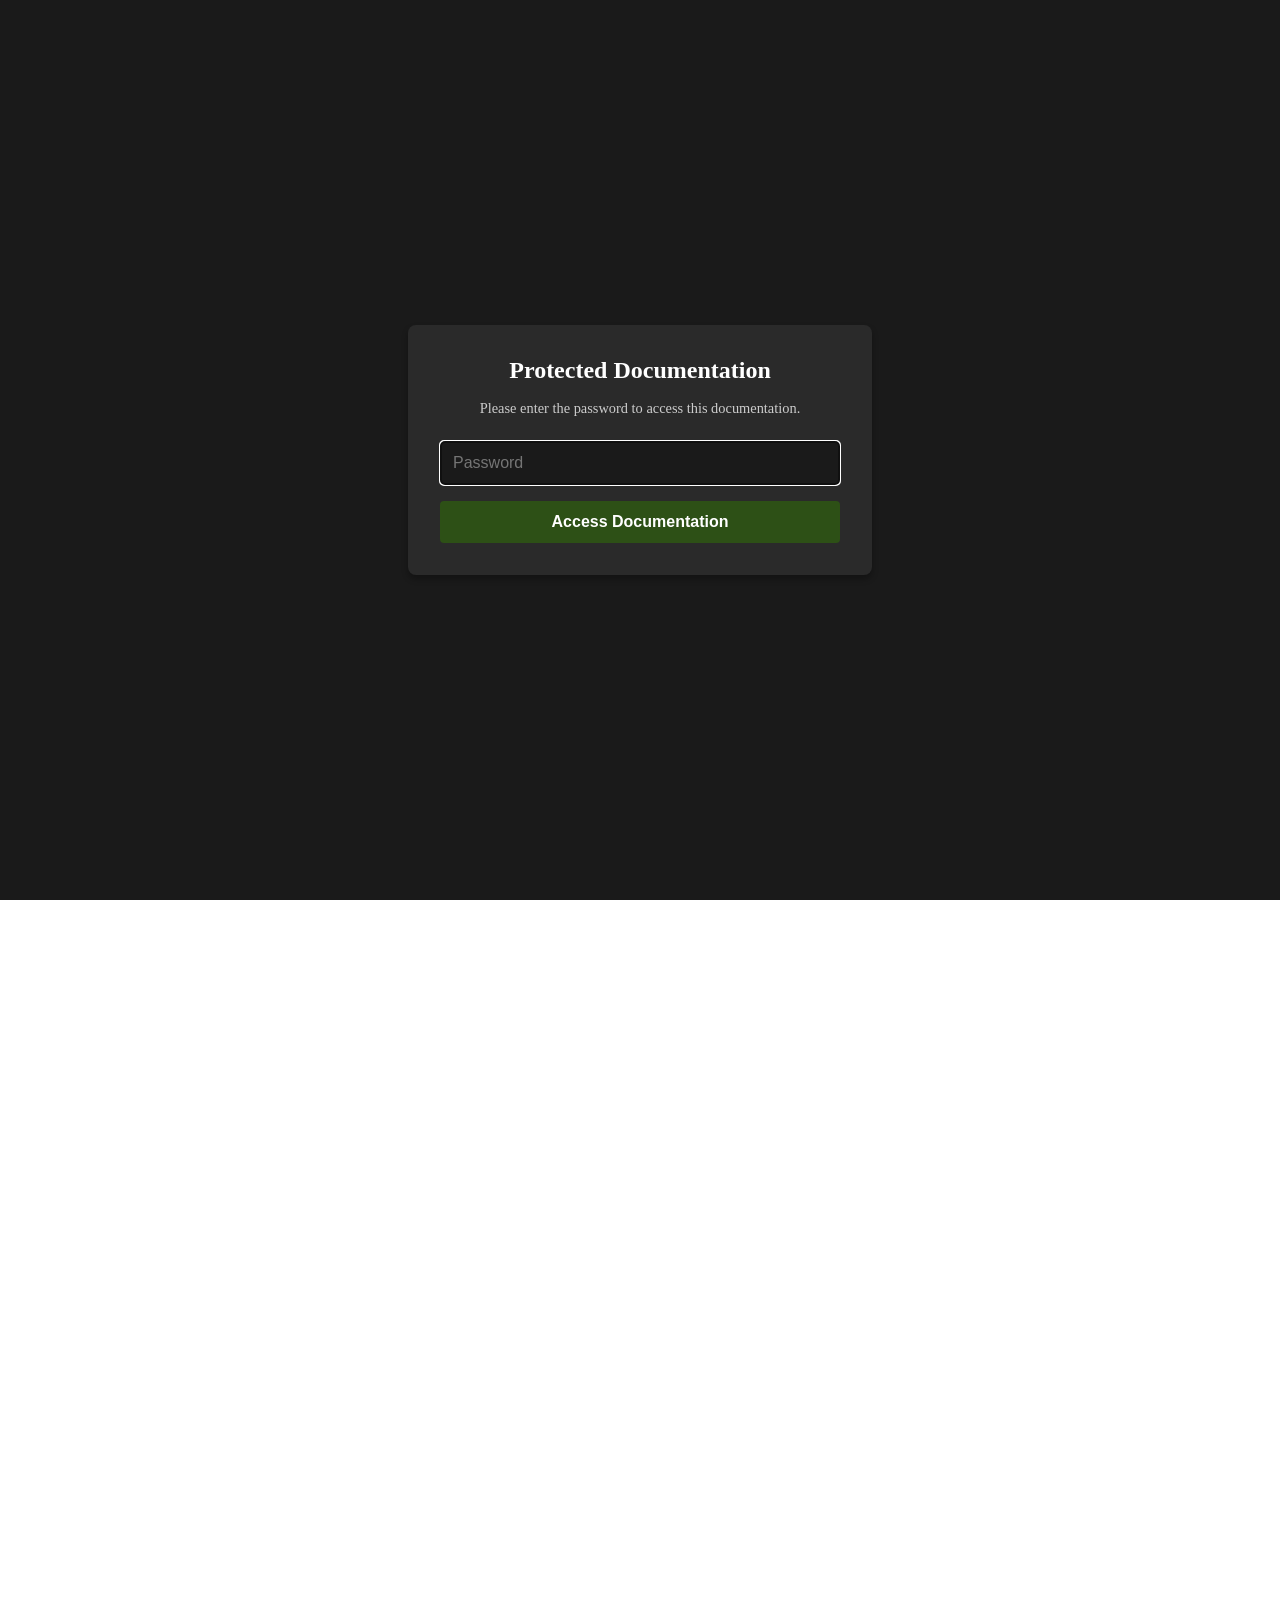
==== commit a8700183: "Update documentation for Bryn's experience level - remove technical jargon, focus on Shopify Admin w" ====
--- a/business-user-guide.html
+++ b/business-user-guide.html
@@ -152,6 +152,8 @@
                     <h1>Business User Guide</h1>
                     <p><strong>Superfeet Multi-Region Shopify Plus Platform</strong></p>
                     <p>Superfeet-specific customizations and workflows for managing the eCommerce platform.</p>
+                    <p><strong>Who This Guide Is For:</strong> This guide is written for team members with Shopify Plus experience who manage day-to-day operations, content, and merchandising. It focuses on what you need to know to work effectively in Shopify Admin and Theme Customizer, without requiring technical development knowledge.</p>
+                    <p><strong>Key Difference from Other Stores:</strong> Superfeet operates <strong>three independent Shopify stores</strong> (US, Canada, UK) rather than a single store with multiple markets. This means many changes need to be made separately in each store. The UK store also uses Shopify Markets to serve EU and Australia as brochure-only sites (non-transactional).</p>
                 </section>
                 
                 <section id="menu-to-section-mapping">
@@ -165,7 +167,7 @@
                         <thead>
                             <tr>
                                 <th>Visible Element</th>
-                                <th>Menu Setting Location</th>
+                                <th>Where to Assign Menu</th>
                                 <th>Theme Customizer Path</th>
                                 <th>Desktop Display</th>
                                 <th>Mobile Display</th>
@@ -174,56 +176,56 @@
                         <tbody>
                             <tr>
                                 <td><strong>Header - Main Desktop Menu</strong></td>
-                                <td><code>section.settings.menu</code></td>
+                                <td>Direct menu setting</td>
                                 <td>Theme Customizer → Header → Menu</td>
                                 <td>Horizontal menu bar</td>
                                 <td>Hidden (uses mobile menu)</td>
                             </tr>
                             <tr>
                                 <td><strong>Header - Mobile Menu</strong></td>
-                                <td><code>section.settings.mobile_menu</code></td>
+                                <td>Direct menu setting</td>
                                 <td>Theme Customizer → Header → Mobile menu</td>
                                 <td>Hidden</td>
                                 <td>Hamburger menu drawer</td>
                             </tr>
                             <tr>
                                 <td><strong>Header - Utility Menu</strong></td>
-                                <td><code>section.settings.utility_menu</code></td>
+                                <td>Direct menu setting</td>
                                 <td>Theme Customizer → Header → Utility menu</td>
                                 <td>Secondary menu items</td>
                                 <td>Included in mobile drawer</td>
                             </tr>
                             <tr>
                                 <td><strong>Announcement Bar Menu</strong></td>
-                                <td><code>section.settings.announcement_menu</code></td>
+                                <td>Direct menu setting</td>
                                 <td>Theme Customizer → Announcement bar → Menu</td>
                                 <td>Top bar links</td>
                                 <td>Hidden</td>
                             </tr>
                             <tr>
                                 <td><strong>Footer - Menu Block 1</strong></td>
-                                <td>Block: <code>link_list</code> → <code>block.settings.menu</code></td>
+                                <td>Footer block (add Link list block)</td>
                                 <td>Theme Customizer → Footer → Add block → Link list → Menu</td>
                                 <td>Footer column</td>
                                 <td>Accordion</td>
                             </tr>
                             <tr>
                                 <td><strong>Footer - Menu Block 2</strong></td>
-                                <td>Block: <code>link_list</code> → <code>block.settings.menu</code></td>
+                                <td>Footer block (add Link list block)</td>
                                 <td>Theme Customizer → Footer → Add block → Link list → Menu</td>
                                 <td>Footer column</td>
                                 <td>Accordion</td>
                             </tr>
                             <tr>
                                 <td><strong>Footer - Menu Block 3+</strong></td>
-                                <td>Block: <code>link_list</code> → <code>block.settings.menu</code></td>
+                                <td>Footer block (add Link list block)</td>
                                 <td>Theme Customizer → Footer → Add block → Link list → Menu</td>
                                 <td>Footer column</td>
                                 <td>Accordion</td>
                             </tr>
                             <tr>
                                 <td><strong>Footer - Copyright Menu</strong></td>
-                                <td><code>section.settings.copyright_menu</code></td>
+                                <td>Direct menu setting</td>
                                 <td>Theme Customizer → Footer → Copyright → Menu</td>
                                 <td>Bottom bar links</td>
                                 <td>Bottom bar links</td>
@@ -329,7 +331,7 @@
                     
                     <h3>How It Works</h3>
                     
-                    <p>The Insole Finder uses a dedicated layout file (<code>theme.insole-finder.liquid</code>) that provides a custom experience separate from the main site layout.</p>
+                    <p>The Insole Finder uses a special page template that provides a custom experience separate from the main site layout. When you assign the <code>insole-finder-2</code> template to a page, it automatically uses a different header and footer design optimized for the quiz experience.</p>
                     
                     <h3>Setting Up Insole Finder Pages</h3>
                     
@@ -355,12 +357,15 @@
                         <li>Link from homepage or landing pages</li>
                     </ul>
                     
-                    <h3>Insole Finder Template</h3>
-                    
-                    <ul>
-                        <li><strong>Template:</strong> <code>page.insole-finder-2.json</code></li>
-                        <li><strong>Section:</strong> <code>sections/insole-finder-2.liquid</code></li>
-                        <li><strong>Layout:</strong> <code>layout/theme.insole-finder.liquid</code> (uses microsite header/footer)</li>
+                    <h3>Insole Finder Template Details</h3>
+                    
+                    <p><strong>Template Suffix:</strong> <code>insole-finder-2</code></p>
+                    
+                    <p><strong>What This Means:</strong></p>
+                    <ul>
+                        <li>When you set the template suffix to <code>insole-finder-2</code>, the page uses a special layout</li>
+                        <li>This layout uses a simplified header and footer (similar to the RX microsite)</li>
+                        <li>The quiz section appears in the Theme Customizer when you're editing an Insole Finder page</li>
                     </ul>
                     
                     <h3>Important Notes</h3>
@@ -399,9 +404,9 @@
                     
                     <p><strong>Recharge Bundle Widget Settings:</strong></p>
                     <ul>
-                        <li>Theme color: <code>#00c09e</code> (default)</li>
+                        <li>Theme color: <code>#00c09e</code> (default Superfeet green)</li>
                         <li>Items per row: 1 (mobile), 3 (desktop)</li>
-                        <li>Configured in product template JSON</li>
+                        <li>These settings are pre-configured in the template - you don't need to change them unless working with a developer</li>
                     </ul>
                     
                     <h3 id="subscription-products">Subscription Products</h3>
@@ -469,10 +474,10 @@
                     <p><strong>Important Notes:</strong></p>
                     <ul>
                         <li>Template suffix is <strong>case-sensitive</strong> and must match exactly (no spaces, use hyphens)</li>
-                        <li>If template doesn't exist, default <code>product.json</code> template is used</li>
-                        <li>Templates can include custom sections, metafield displays, and app integrations</li>
-                        <li>Some templates (like <code>recharge-bundle</code> and <code>subscription</code>) include app-specific widgets</li>
-                        <li>Templates are store-specific - verify template exists in your store's theme code</li>
+                        <li>If you enter a template suffix that doesn't exist, the page will use the default product template instead</li>
+                        <li>Templates control which sections and features appear on the product page</li>
+                        <li>Some templates (like <code>recharge-bundle</code> and <code>subscription</code>) include special app widgets that only work with those templates</li>
+                        <li><strong>Multi-Store Note:</strong> Templates are store-specific. If a template exists in the US store but not in Canada or UK, you'll need to have it created in those stores before you can use it</li>
                     </ul>
                     
                     <h3 id="product-metafields-for-display">Product Metafields for Display</h3>
@@ -985,12 +990,12 @@
                     <p><strong>Important Notes:</strong></p>
                     <ul>
                         <li>Template suffix is <strong>case-sensitive</strong> and must match exactly (no spaces, use hyphens)</li>
-                        <li>If template doesn't exist, default <code>collection.json</code> template is used</li>
-                        <li><strong>SearchSpring template</strong> (<code>searchspring</code>) replaces default Shopify search with SearchSpring enhanced search</li>
-                        <li><strong>Native template</strong> (<code>native</code>) uses standard Shopify collection functionality (no SearchSpring)</li>
-                        <li>Templates can include custom sections, banners, FAQ sections, and product grid configurations</li>
-                        <li>Templates are store-specific - verify template exists in your store's theme code</li>
-                        <li><strong>EA-prefixed templates</strong> (e.g., <code>ea-9zkhwx</code>) are automatically created by the Essential A/B Testing app when running A/B tests on collections. These templates are test variants and should not be manually assigned. See <a href="https://essential-apps.com/essential-shopify-ab-testing-app/" target="_blank" rel="noopener">Essential A/B Testing documentation</a> for more information.</li>
+                        <li>If you enter a template suffix that doesn't exist, the collection will use the default collection template instead</li>
+                        <li><strong>SearchSpring template</strong> (<code>searchspring</code>): This replaces the default Shopify search with SearchSpring's enhanced search and filtering. Use this for collections where you want advanced search capabilities.</li>
+                        <li><strong>Native template</strong> (<code>native</code>): This uses standard Shopify collection functionality without SearchSpring. Use this for simple collections that don't need advanced search.</li>
+                        <li>Templates control which sections appear on the collection page (banners, FAQs, product grids, etc.)</li>
+                        <li><strong>Multi-Store Note:</strong> Templates are store-specific. If a template exists in the US store but not in Canada or UK, you'll need to have it created in those stores before you can use it</li>
+                        <li><strong>EA-prefixed templates</strong> (e.g., <code>ea-9zkhwx</code>): These are automatically created by the Essential A/B Testing app when running A/B tests. <strong>Do not manually assign these</strong> - the app manages them. If you see one assigned to a collection, it means an A/B test is running on that collection.</li>
                     </ul>
                 </section>
                 
@@ -1128,9 +1133,9 @@
                     
                     <h3>Independent Stores</h3>
                     
-                    <p>Superfeet operates <strong>three independent transactional Shopify stores</strong>:</p>
-                    
-                    <table>
+                    <p>Superfeet operates <strong>three independent transactional Shopify stores</strong>. This is different from many Shopify Plus setups that use a single store with multiple markets. Here's what this means for you:</p>
+                    
+                    <table class="data-table">
                         <thead>
                             <tr>
                                 <th>Store</th>
@@ -1138,6 +1143,7 @@
                                 <th>Domain</th>
                                 <th>Primary Market</th>
                                 <th>Currency</th>
+                                <th>What You Need to Know</th>
                             </tr>
                         </thead>
                         <tbody>
@@ -1147,6 +1153,7 @@
                                 <td>superfeet.com</td>
                                 <td>United States</td>
                                 <td>USD</td>
+                                <td>Main store, most content</td>
                             </tr>
                             <tr>
                                 <td><strong>Canada</strong></td>
@@ -1154,6 +1161,7 @@
                                 <td>superfeet.ca</td>
                                 <td>Canada (English/French bilingual)</td>
                                 <td>CAD</td>
+                                <td>Separate admin login</td>
                             </tr>
                             <tr>
                                 <td><strong>UK</strong></td>
@@ -1161,11 +1169,21 @@
                                 <td>superfeet.co.uk</td>
                                 <td>UK, EU, Australia</td>
                                 <td>GBP/EUR/AUD</td>
+                                <td>Uses Markets for EU/AU</td>
                             </tr>
                         </tbody>
                     </table>
                     
-                    <p><strong>Note:</strong> The UK store (<code>superfeet-uk</code>) uses Shopify Markets to serve three regions: UK (transactional), EU (brochure-only), and Australia (brochure-only). EU and AU are markets within the same store, not separate stores. See <a href="#managing-au-eu-markets-in-theme-customizer">Managing AU & EU Markets in Theme Customizer</a> for details on editing market-specific templates.</p>
+                    <p><strong>Important:</strong> Each store has its own Shopify Admin login. You'll need to log into each store separately to make changes. Changes made in one store do NOT automatically appear in the other stores.</p>
+                    
+                    <p><strong>UK Store Special Case:</strong> The UK store (<code>superfeet-uk</code>) uses Shopify Markets to serve three regions:</p>
+                    <ul>
+                        <li><strong>UK Market:</strong> Full transactional store (shows prices, buy buttons, cart)</li>
+                        <li><strong>EU Market:</strong> Brochure-only (hides prices, buy buttons, cart - customers can't purchase)</li>
+                        <li><strong>AU Market:</strong> Brochure-only (hides prices, buy buttons, cart - customers can't purchase)</li>
+                    </ul>
+                    
+                    <p>EU and AU are <strong>markets within the same store</strong>, not separate stores. This means you edit EU/AU content in the same Shopify Admin, but you need to select the market context in Theme Customizer. See <a href="#managing-au-eu-markets-in-theme-customizer">Managing AU & EU Markets in Theme Customizer</a> for details.</p>
                     
                     <h3>Store-Specific Data Differences</h3>
                     
